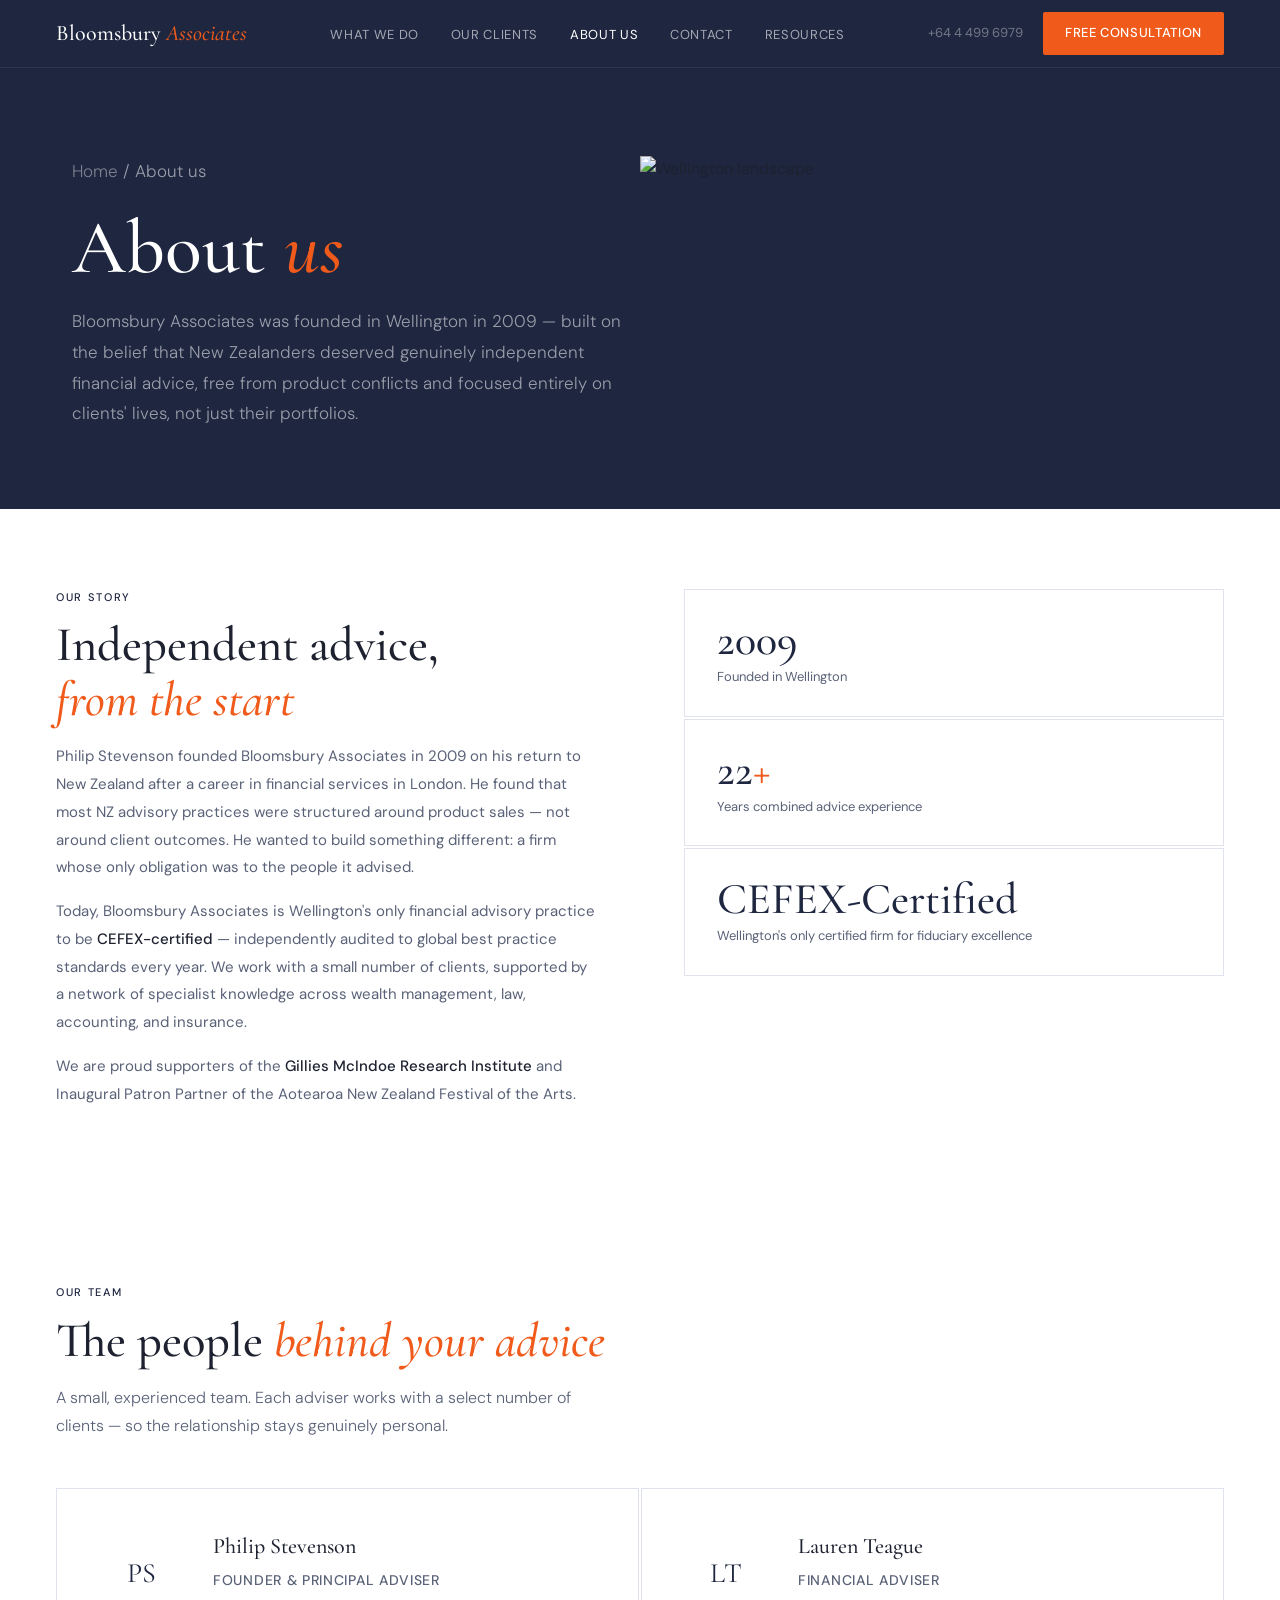
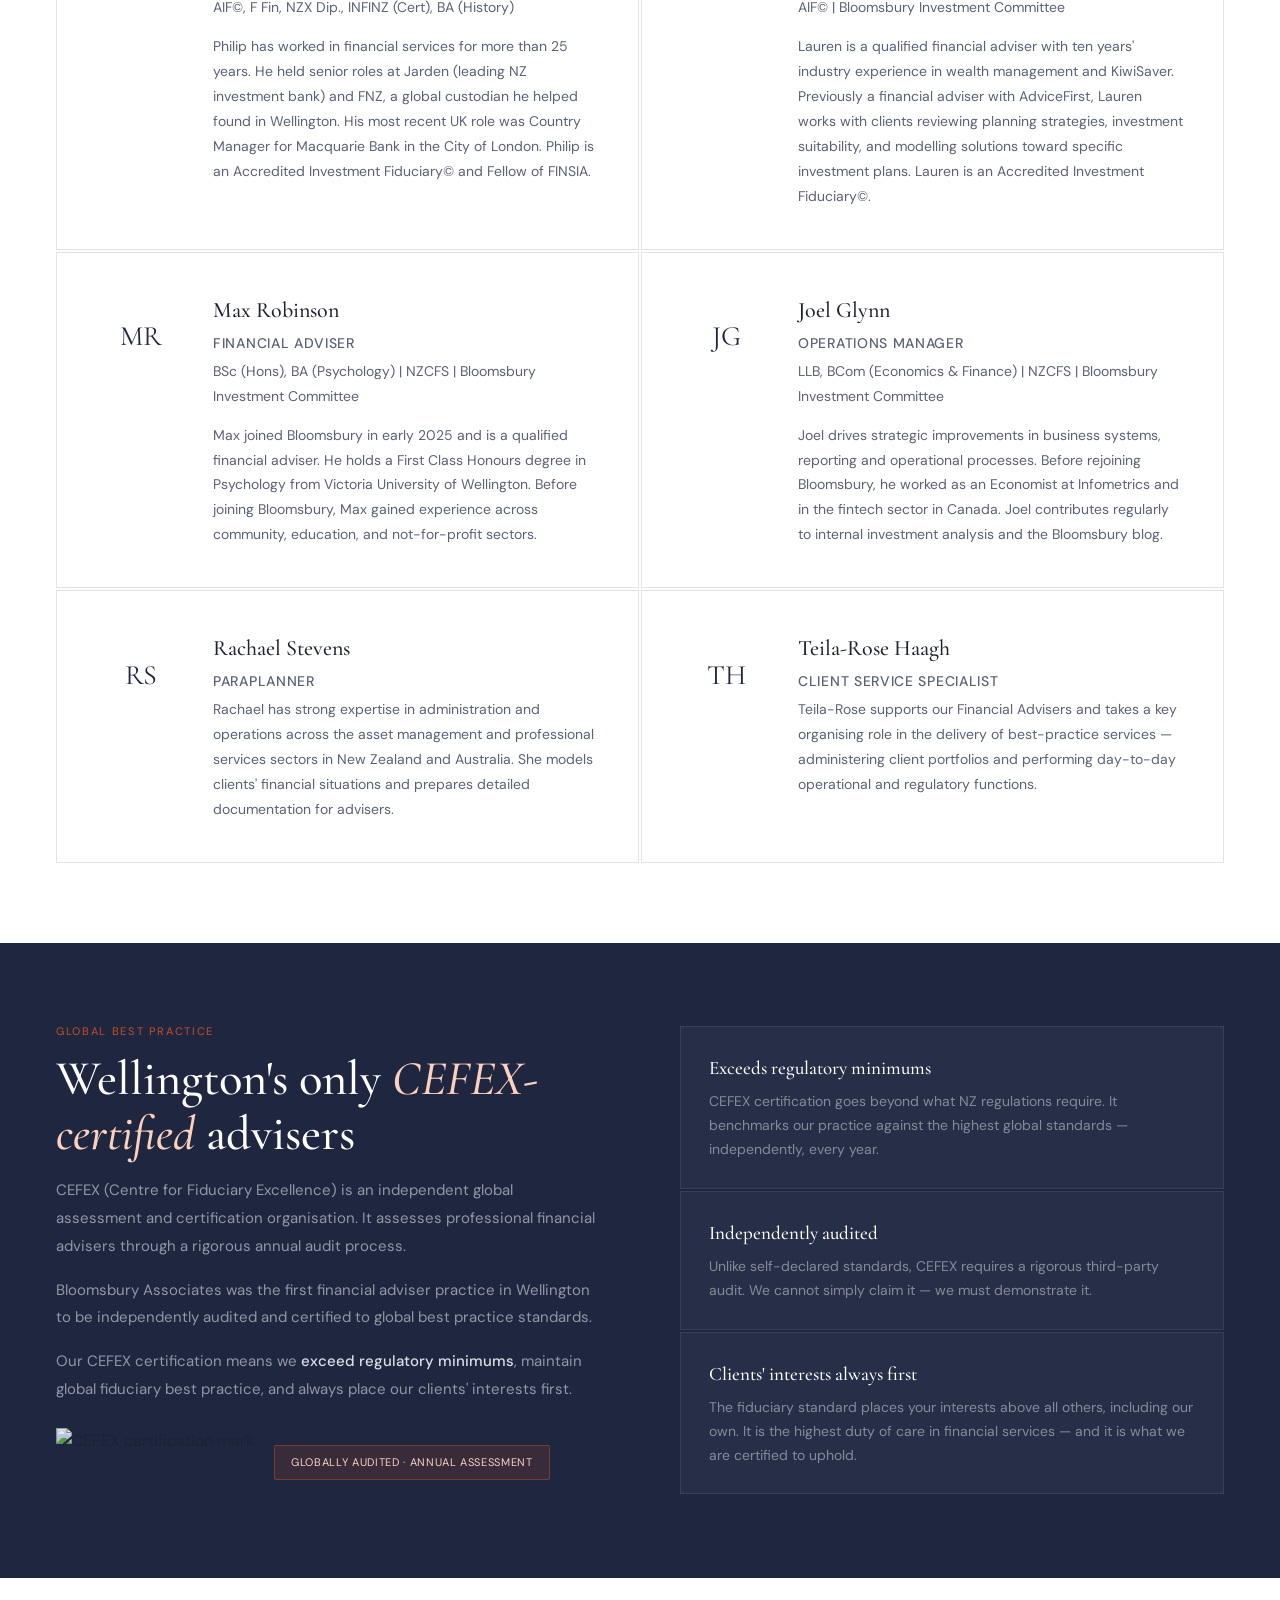
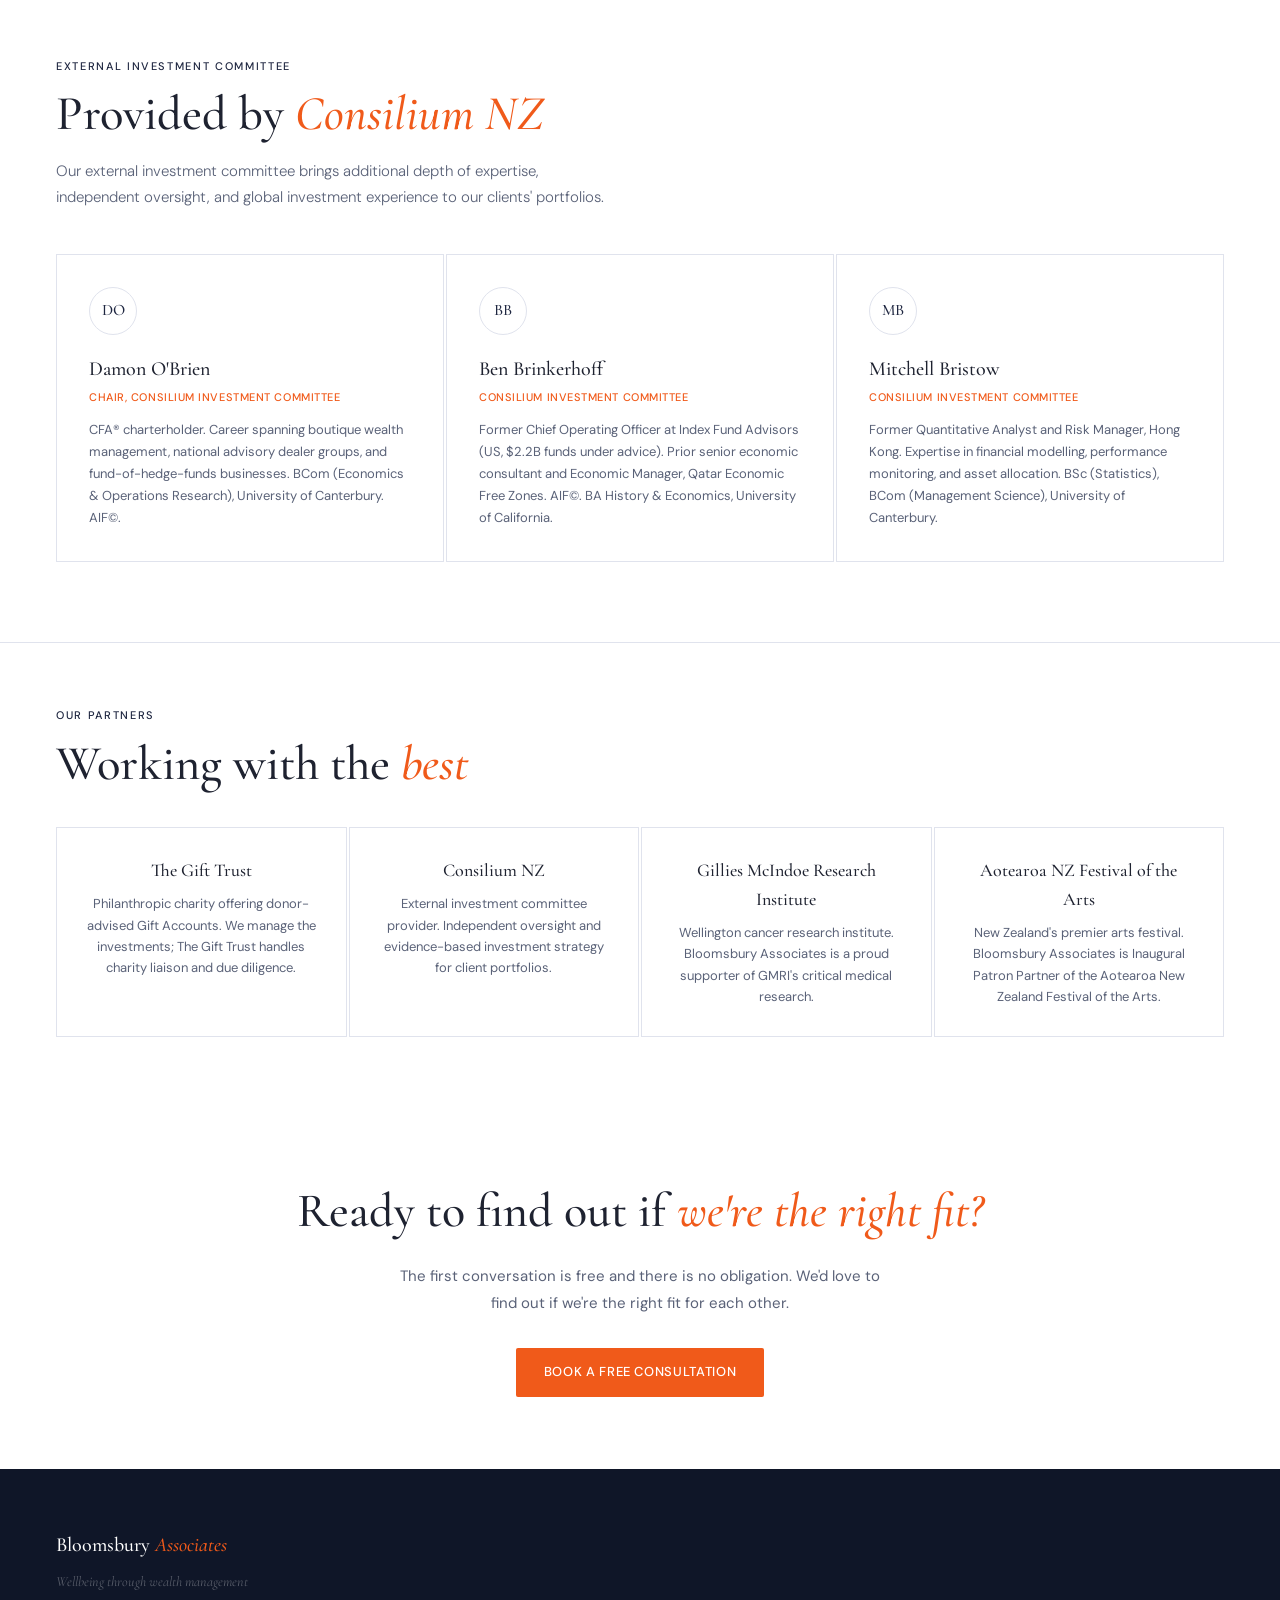
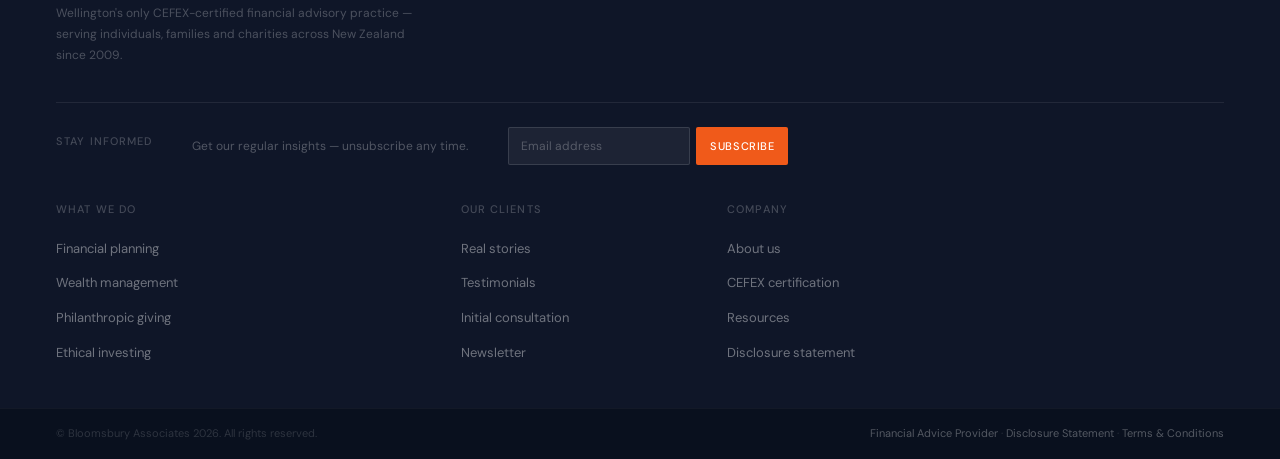
==== about-us.html @ 1d294fb2 "Add files via upload" ====
<!DOCTYPE html>
<html lang="en">
<head>
<meta charset="UTF-8"><meta name="viewport" content="width=device-width, initial-scale=1.0">
<title>About Us — Bloomsbury Associates | Wellington's CEFEX-Certified Advisers</title>
<meta name="description" content="Founded in Wellington in 2009 by Philip Stevenson. New Zealand's first CEFEX-certified independent financial advisory practice — a small, expert team working exclusively for their clients.">
<link rel="canonical" href="https://bloomsbury.co.nz/about-us">
<meta property="og:type" content="website">
<meta property="og:site_name" content="Bloomsbury Associates">
<meta property="og:url" content="https://bloomsbury.co.nz/about-us">
<meta property="og:title" content="About Us — Bloomsbury Associates | Wellington's CEFEX-Certified Advisers">
<meta property="og:description" content="Meet the Bloomsbury team. Founded in Wellington in 2009, we're New Zealand's only CEFEX-certified independent financial advisory practice.">
<meta property="og:image" content="https://bloomsbury.co.nz/resources/img/og-bloomsbury.jpg">
<meta name="twitter:card" content="summary_large_image">
<meta name="twitter:title" content="About Us — Bloomsbury Associates | Wellington's CEFEX-Certified Advisers">
<meta name="twitter:description" content="Meet the Bloomsbury team. Founded in Wellington in 2009, we're New Zealand's only CEFEX-certified independent financial advisory practice.">
<link rel="preconnect" href="https://fonts.googleapis.com">
<link href="https://fonts.googleapis.com/css2?family=Cormorant+Garamond:ital,wght@0,400;0,500;0,600;1,400;1,500&family=DM+Sans:wght@300;400;500&display=swap" rel="stylesheet">
<style>
*{margin:0;padding:0;box-sizing:border-box}
:root{--ink:#1e2230;--bd:#1e2640;--bm:#2a3352;--bdp:#161e30;--blu:#3a4a6b;--bpl:#fff;--gl:#fff;--gm:#dde0ea;--gt:#5a6278;--or:#f05a1a;--ol:#fef0e8;--od:#c94a12;--bl:#e0e3ed;--serif:'Cormorant Garamond',Georgia,serif;--sans:'DM Sans',sans-serif}
html{scroll-behavior:smooth}body{font-family:var(--sans);background:#fff;color:var(--ink);font-size:16px;line-height:1.6;-webkit-font-smoothing:antialiased}
nav{background:var(--bd);padding:0 56px;display:flex;align-items:center;justify-content:space-between;height:68px;position:sticky;top:0;z-index:100;border-bottom:.5px solid rgba(255,255,255,.07)}
.nl img{height:28px;display:block}
.nl{color:#fff;font-family:var(--serif);font-size:22px;font-weight:500;text-decoration:none}.nl em{font-style:italic;color:var(--or)}
.nm{display:flex;gap:32px;list-style:none}.nm a{color:rgba(255,255,255,.6);text-decoration:none;font-size:13px;letter-spacing:.05em;text-transform:uppercase;transition:color .2s}.nm a:hover,.nm a.act{color:#fff}
.nr{display:flex;align-items:center;gap:20px}.nph{font-size:13px;color:rgba(255,255,255,.38)}
.nc{background:var(--or);color:#fff;padding:11px 22px;font-family:var(--sans);font-size:13px;font-weight:500;letter-spacing:.05em;text-transform:uppercase;border-radius:2px;transition:background .2s;text-decoration:none}.nc:hover{background:var(--od)}
.phero{background:var(--bd);padding:88px 72px 0;overflow:hidden;display:grid;grid-template-columns:1fr 1fr;gap:0;min-height:360px}
.phero-text{padding-bottom:80px}
.pbread{font-size:12px;color:rgba(255,255,255,.3);margin-bottom:22px}.pbread a{color:rgba(255,255,255,.42);text-decoration:none}.pbread a:hover{color:var(--or)}
.phero h1{font-family:var(--serif);font-size:clamp(48px,6vw,76px);font-weight:500;color:#fff;line-height:1.05;margin-bottom:18px}.phero h1 em{font-style:italic;color:var(--or)}
.phero p{font-size:17px;font-weight:300;color:rgba(255,255,255,.55);max-width:560px;line-height:1.8}
.phero-img{width:100%;height:100%;object-fit:cover;object-position:center top;display:block}
.sl{font-size:11px;font-weight:500;letter-spacing:.15em;text-transform:uppercase;color:var(--bd);margin-bottom:12px}
.sh2{font-family:var(--serif);font-size:clamp(32px,3.8vw,50px);font-weight:500;color:var(--ink);line-height:1.12;margin-bottom:16px}.sh2 em{font-style:italic;color:var(--or)}
/* Origin */
.origin{padding:80px 72px;background:#fff;display:grid;grid-template-columns:1fr 1fr;gap:88px;align-items:start}
.origin p{font-size:15px;color:var(--gt);line-height:1.85;margin-bottom:16px}
.origin p strong{color:var(--ink);font-weight:500}
.stats{display:flex;flex-direction:column;gap:2px}
.stat{background:var(--gl);padding:28px 32px;border:.5px solid var(--bl)}
.stat-n{font-family:var(--serif);font-size:44px;font-weight:500;color:var(--bd);line-height:1}.stat-n em{color:var(--or);font-style:normal}
.stat-l{font-size:13px;color:var(--gt);margin-top:5px}
/* Team */
.team-sec{padding:80px 72px;background:var(--gl)}
.tgrid{display:grid;grid-template-columns:1fr 1fr;gap:2px;margin-top:48px}
.tm{background:#fff;padding:40px;border:.5px solid var(--bl);display:grid;grid-template-columns:88px 1fr;gap:28px;align-items:start;transition:box-shadow .2s}
.tm:hover{box-shadow:0 6px 24px rgba(30,38,64,.08)}
.tphoto{width:88px;height:88px;border-radius:50%;object-fit:cover;object-position:center top;display:block;border:2px solid var(--bl)}
.tav-fb{width:88px;height:88px;border-radius:50%;background:var(--bpl);display:flex;align-items:center;justify-content:center;font-family:var(--serif);font-size:28px;color:var(--bd);flex-shrink:0}
.tinfo h3{font-family:var(--serif);font-size:22px;font-weight:500;color:var(--ink);margin-bottom:3px}
.trole{font-size:12px;color:var(--or);font-weight:500;letter-spacing:.05em;text-transform:uppercase;margin-bottom:3px}
.tqual{font-size:12px;color:var(--gt);margin-bottom:14px}
.tinfo p{font-size:14px;color:var(--gt);line-height:1.78}
/* CEFEX */
.cefex-sec{padding:80px 72px;background:var(--bd);display:grid;grid-template-columns:1fr 1fr;gap:80px;align-items:center}
.cefex-sec .sh2{color:#fff}.cefex-sec .sh2 em{color:#fdd0bc}
.cefex-body p{font-size:15px;color:rgba(255,255,255,.52);line-height:1.85;margin-bottom:16px}
.cefex-body p strong{color:rgba(255,255,255,.85);font-weight:500}
.cefex-logo{margin-top:24px;display:flex;align-items:center;gap:20px}
.cefex-logo img{height:70px;opacity:.9}
.cefex-badge{display:inline-block;background:rgba(240,90,26,.12);border:.5px solid rgba(240,90,26,.35);color:#fdd0bc;font-size:11px;padding:8px 16px;border-radius:2px;letter-spacing:.06em;text-transform:uppercase}
.cpillars{display:flex;flex-direction:column;gap:2px}
.cp{background:rgba(255,255,255,.04);border:.5px solid rgba(255,255,255,.08);padding:26px 28px}
.cp h4{font-family:var(--serif);font-size:19px;font-weight:500;color:#fff;margin-bottom:7px}
.cp p{font-size:14px;color:rgba(255,255,255,.44);line-height:1.7}
/* External committee */
.ext-sec{padding:80px 72px;background:var(--gl)}
.ext-grid{display:grid;grid-template-columns:repeat(3,1fr);gap:2px;margin-top:44px}
.ext{background:#fff;padding:32px;border:.5px solid var(--bl)}
.ext-init{width:48px;height:48px;background:var(--bpl);border-radius:50%;display:flex;align-items:center;justify-content:center;font-family:var(--serif);font-size:16px;color:var(--bd);font-weight:500;margin-bottom:18px;border:1.5px solid var(--bl)}
.ext h3{font-family:var(--serif);font-size:20px;font-weight:500;color:var(--ink);margin-bottom:3px}
.ext .role{font-size:11px;color:var(--or);font-weight:500;letter-spacing:.05em;text-transform:uppercase;margin-bottom:12px}
.ext p{font-size:13px;color:var(--gt);line-height:1.7}
/* Partners */
.partners{padding:64px 72px;background:#fff;border-top:.5px solid var(--bl)}
.pgrid{display:grid;grid-template-columns:repeat(4,1fr);gap:2px;margin-top:36px}
.pc{background:var(--gl);padding:28px;border:.5px solid var(--bl);text-align:center}
.pc h4{font-family:var(--serif);font-size:18px;font-weight:500;color:var(--ink);margin-bottom:8px}
.pc p{font-size:13px;color:var(--gt);line-height:1.65}
.cta-band{background:var(--bpl);padding:72px;text-align:center}
.cta-band h2{font-family:var(--serif);font-size:clamp(32px,3.8vw,48px);font-weight:500;color:var(--ink);margin-bottom:14px}.cta-band h2 em{font-style:italic;color:var(--or)}
.cta-band p{font-size:15px;color:var(--gt);max-width:500px;margin:0 auto 32px;line-height:1.75}
.bp{background:var(--or);color:#fff;padding:14px 28px;font-family:var(--sans);font-size:13px;font-weight:500;letter-spacing:.05em;text-transform:uppercase;border-radius:2px;text-decoration:none;display:inline-block;transition:all .2s}.bp:hover{background:var(--od);transform:translateY(-1px)}
footer{background:#0f1628;padding:60px 72px 44px;display:grid;grid-template-columns:1.6fr 1fr 1fr 1fr 1.4fr;gap:40px}
.fwm{font-family:var(--serif);font-size:20px;color:#fff;font-weight:500;margin-bottom:10px}.fwm em{color:var(--or);font-style:italic}
.ftag{font-family:var(--serif);font-size:14px;font-style:italic;color:rgba(255,255,255,.3);margin-bottom:10px}
.fdesc{font-size:12px;color:rgba(255,255,255,.25);line-height:1.75}
.fcol h4{font-size:11px;font-weight:500;letter-spacing:.1em;text-transform:uppercase;color:rgba(255,255,255,.22);margin-bottom:16px}
.fcol ul{list-style:none;display:flex;flex-direction:column;gap:9px}
.fcol ul a{font-size:13px;color:rgba(255,255,255,.4);text-decoration:none;transition:color .2s}.fcol ul a:hover{color:#fff}
.fbot{background:#09101e;padding:16px 72px;display:flex;justify-content:space-between;align-items:center;border-top:.5px solid rgba(255,255,255,.04)}
.fbot p{font-size:11px;color:rgba(255,255,255,.15)}.fbot a{color:rgba(255,255,255,.3);text-decoration:none}.fbot a:hover{color:rgba(255,255,255,.6)}

/* FOOTER NEWSLETTER */
.fn-signup{border-left:.5px solid rgba(255,255,255,.08);padding-left:32px}
.fn-head{font-size:11px;font-weight:500;letter-spacing:.1em;text-transform:uppercase;color:rgba(255,255,255,.22);margin-bottom:8px}
.fn-sub{font-size:12px;color:rgba(255,255,255,.28);line-height:1.6;margin-bottom:16px}
.fn-row{display:flex;gap:6px}
.fn-f{flex:1;background:rgba(255,255,255,.06);border:.5px solid rgba(255,255,255,.12);padding:10px 12px;color:#fff;font-size:12px;font-family:var(--sans);border-radius:2px;outline:none;transition:border-color .2s;min-width:0}
.fn-f::placeholder{color:rgba(255,255,255,.25)}
.fn-f:focus{border-color:rgba(240,90,26,.45)}
.fn-btn{background:var(--or);color:#fff;border:none;padding:10px 14px;font-family:var(--sans);font-size:11px;font-weight:500;letter-spacing:.05em;text-transform:uppercase;cursor:pointer;border-radius:2px;white-space:nowrap;transition:background .2s;flex-shrink:0}.fn-btn:hover:not(:disabled){background:var(--od)}
.fade{opacity:0;transform:translateY(20px);transition:opacity .6s ease,transform .6s ease}.fade.vis{opacity:1;transform:none}

/* DROPDOWN */
.has-drop{position:relative}
.has-drop:hover .dropdown,.has-drop:focus-within .dropdown{opacity:1;pointer-events:all;transform:translateY(0)}
.dropdown{position:absolute;top:100%;left:-16px;background:var(--bm);border:.5px solid rgba(255,255,255,.12);border-top:2px solid var(--or);min-width:170px;opacity:0;pointer-events:none;transform:translateY(-6px);transition:all .18s ease;z-index:200;box-shadow:0 8px 24px rgba(0,0,0,.25)}
.dropdown a{display:block;padding:12px 18px;font-size:12px;letter-spacing:.05em;text-transform:uppercase;color:rgba(255,255,255,.6);text-decoration:none;border-bottom:.5px solid rgba(255,255,255,.07);transition:all .15s;font-family:var(--sans);font-weight:400}
.dropdown a:last-child{border-bottom:none}
.dropdown a:hover{color:#fff;background:rgba(255,255,255,.06);padding-left:22px}
</style>
<link rel="stylesheet" href="responsive.css">
</head>
<body>
<nav>
  <a href="index.html" class="nl">Bloomsbury <em>Associates</em></a>
  <ul class="nm">
    <li><a href="what-we-do.html">What we do</a></li>
    <li><a href="our-clients.html">Our clients</a></li>
    <li><a href="about-us.html" class="act">About us</a></li>
    <li><a href="contact.html">Contact</a></li>
    <li class="has-drop">
      <a href="blog.html">Resources</a>
      <div class="dropdown">
        <a href="tools.html">Tools</a>
        <a href="blog.html">Blog</a>
        <a href="https://bloomsbury.co.nz/what-we-do/philanthropic-giving/the-future-of-charitable-giving-in-nz.html">Research</a>
      </div>
    </li>
  </ul>
  <div class="nr"><button class="ham" aria-label="Open menu" onclick="toggleNav(this)"><span></span><span></span><span></span></button>
    <span class="nph">+64 4 499 6979</span>
    <a href="index.html#form" class="nc">Free consultation</a>
  </div>
</nav>
<div class="ndrawer" id="ndrawer">
  <a href="what-we-do.html">What we do</a>
  <a href="our-clients.html">Our clients</a>
  <a href="about-us.html">About us</a>
  <a href="contact.html">Contact</a>
  <a href="tools.html">Tools</a>
  <a href="blog.html">Blog</a>
  <a href="https://bloomsbury.co.nz/what-we-do/philanthropic-giving/the-future-of-charitable-giving-in-nz.html">Research</a>
  <a href="index.html#form" class="nc">Free consultation</a>
  <span class="nph">+64 4 499 6979</span>
</div>

<div class="phero">
  <div class="phero-text">
    <p class="pbread"><a href="index.html">Home</a> / About us</p>
    <h1>About <em>us</em></h1>
    <p>Bloomsbury Associates was founded in Wellington in 2009 — built on the belief that New Zealanders deserved genuinely independent financial advice, free from product conflicts and focused entirely on clients' lives, not just their portfolios.</p>
  </div>
  <img class="phero-img" src="https://bloomsbury.co.nz/resources/img/placeholders/hero16.jpg" alt="Wellington landscape">
</div>

<section class="origin fade">
  <div>
    <div class="sl">Our story</div>
    <h2 class="sh2">Independent advice,<br><em>from the start</em></h2>
    <p>Philip Stevenson founded Bloomsbury Associates in 2009 on his return to New Zealand after a career in financial services in London. He found that most NZ advisory practices were structured around product sales — not around client outcomes. He wanted to build something different: a firm whose only obligation was to the people it advised.</p>
    <p>Today, Bloomsbury Associates is Wellington's only financial advisory practice to be <strong>CEFEX-certified</strong> — independently audited to global best practice standards every year. We work with a small number of clients, supported by a network of specialist knowledge across wealth management, law, accounting, and insurance.</p>
    <p>We are proud supporters of the <strong>Gillies McIndoe Research Institute</strong> and Inaugural Patron Partner of the Aotearoa New Zealand Festival of the Arts.</p>
  </div>
  <div class="stats">
    <div class="stat"><div class="stat-n">2009</div><div class="stat-l">Founded in Wellington</div></div>
    <div class="stat"><div class="stat-n">22<em>+</em></div><div class="stat-l">Years combined advice experience</div></div>
    <div class="stat"><div class="stat-n">CEFEX-Certified</div><div class="stat-l">Wellington's only certified firm for fiduciary excellence</div></div>
  </div>
</section>

<section class="team-sec fade">
  <div class="sl">Our team</div>
  <h2 class="sh2">The people <em>behind your advice</em></h2>
  <p style="font-size:16px;font-weight:300;color:var(--gt);max-width:560px;line-height:1.75">A small, experienced team. Each adviser works with a select number of clients — so the relationship stays genuinely personal.</p>
  <div class="tgrid">
    <div class="tm">
      <img class="tphoto" src="https://bloomsbury.co.nz/resources/img/philip-stevenson5.jpg" alt="Philip Stevenson" onerror="this.style.display='none';this.nextElementSibling.style.display='flex'">
      <div class="tav-fb" style="display:none">PS</div>
      <div class="tinfo">
        <h3>Philip Stevenson</h3>
        <p class="trole">Founder &amp; Principal Adviser</p>
        <p class="tqual">AIF©, F Fin, NZX Dip., INFINZ (Cert), BA (History)</p>
        <p>Philip has worked in financial services for more than 25 years. He held senior roles at Jarden (leading NZ investment bank) and FNZ, a global custodian he helped found in Wellington. His most recent UK role was Country Manager for Macquarie Bank in the City of London. Philip is an Accredited Investment Fiduciary© and Fellow of FINSIA.</p>
      </div>
    </div>
    <div class="tm">
      <img class="tphoto" src="https://bloomsbury.co.nz/resources/img/lauren-teague.jpg" alt="Lauren Teague" onerror="this.style.display='none';this.nextElementSibling.style.display='flex'">
      <div class="tav-fb" style="display:none">LT</div>
      <div class="tinfo">
        <h3>Lauren Teague</h3>
        <p class="trole">Financial Adviser</p>
        <p class="tqual">AIF© | Bloomsbury Investment Committee</p>
        <p>Lauren is a qualified financial adviser with ten years' industry experience in wealth management and KiwiSaver. Previously a financial adviser with AdviceFirst, Lauren works with clients reviewing planning strategies, investment suitability, and modelling solutions toward specific investment plans. Lauren is an Accredited Investment Fiduciary©.</p>
      </div>
    </div>
    <div class="tm">
      <img class="tphoto" src="https://bloomsbury.co.nz/resources/img/max-robinson.jpg" alt="Max Robinson" onerror="this.style.display='none';this.nextElementSibling.style.display='flex'">
      <div class="tav-fb" style="display:none">MR</div>
      <div class="tinfo">
        <h3>Max Robinson</h3>
        <p class="trole">Financial Adviser</p>
        <p class="tqual">BSc (Hons), BA (Psychology) | NZCFS | Bloomsbury Investment Committee</p>
        <p>Max joined Bloomsbury in early 2025 and is a qualified financial adviser. He holds a First Class Honours degree in Psychology from Victoria University of Wellington. Before joining Bloomsbury, Max gained experience across community, education, and not-for-profit sectors.</p>
      </div>
    </div>
    <div class="tm">
      <img class="tphoto" src="https://bloomsbury.co.nz/resources/img/joel-glynn.jpg" alt="Joel Glynn" onerror="this.style.display='none';this.nextElementSibling.style.display='flex'">
      <div class="tav-fb" style="display:none">JG</div>
      <div class="tinfo">
        <h3>Joel Glynn</h3>
        <p class="trole">Operations Manager</p>
        <p class="tqual">LLB, BCom (Economics &amp; Finance) | NZCFS | Bloomsbury Investment Committee</p>
        <p>Joel drives strategic improvements in business systems, reporting and operational processes. Before rejoining Bloomsbury, he worked as an Economist at Infometrics and in the fintech sector in Canada. Joel contributes regularly to internal investment analysis and the Bloomsbury blog.</p>
      </div>
    </div>
    <div class="tm">
      <img class="tphoto" src="https://bloomsbury.co.nz/resources/img/rachael-stevens.jpg" alt="Rachael Stevens" onerror="this.style.display='none';this.nextElementSibling.style.display='flex'">
      <div class="tav-fb" style="display:none">RS</div>
      <div class="tinfo">
        <h3>Rachael Stevens</h3>
        <p class="trole">Paraplanner</p>
        <p>Rachael has strong expertise in administration and operations across the asset management and professional services sectors in New Zealand and Australia. She models clients' financial situations and prepares detailed documentation for advisers.</p>
      </div>
    </div>
    <div class="tm">
      <img class="tphoto" src="https://bloomsbury.co.nz/resources/img/teila-rose-haagh.jpg" alt="Teila-Rose Haagh" onerror="this.style.display='none';this.nextElementSibling.style.display='flex'">
      <div class="tav-fb" style="display:none">TH</div>
      <div class="tinfo">
        <h3>Teila-Rose Haagh</h3>
        <p class="trole">Client Service Specialist</p>
        <p>Teila-Rose supports our Financial Advisers and takes a key organising role in the delivery of best-practice services — administering client portfolios and performing day-to-day operational and regulatory functions.</p>
      </div>
    </div>
  </div>
</section>

<section class="cefex-sec fade" id="cefex">
  <div>
    <div class="sl" style="color:rgba(240,90,26,.7)">Global best practice</div>
    <h2 class="sh2">Wellington's only <em>CEFEX-certified</em> advisers</h2>
    <div class="cefex-body">
      <p>CEFEX (Centre for Fiduciary Excellence) is an independent global assessment and certification organisation. It assesses professional financial advisers through a rigorous annual audit process.</p>
      <p>Bloomsbury Associates was the first financial adviser practice in Wellington to be independently audited and certified to global best practice standards.</p>
      <p>Our CEFEX certification means we <strong>exceed regulatory minimums</strong>, maintain global fiduciary best practice, and always place our clients' interests first.</p>
    </div>
    <div class="cefex-logo">
      <img src="https://bloomsbury.co.nz/resources/img/associates/CEFEX-Mark2.png" alt="CEFEX certification mark">
      <span class="cefex-badge">Globally audited · Annual assessment</span>
    </div>
  </div>
  <div class="cpillars">
    <div class="cp"><h4>Exceeds regulatory minimums</h4><p>CEFEX certification goes beyond what NZ regulations require. It benchmarks our practice against the highest global standards — independently, every year.</p></div>
    <div class="cp"><h4>Independently audited</h4><p>Unlike self-declared standards, CEFEX requires a rigorous third-party audit. We cannot simply claim it — we must demonstrate it.</p></div>
    <div class="cp"><h4>Clients' interests always first</h4><p>The fiduciary standard places your interests above all others, including our own. It is the highest duty of care in financial services — and it is what we are certified to uphold.</p></div>
  </div>
</section>

<section class="ext-sec fade">
  <div class="sl">External investment committee</div>
  <h2 class="sh2">Provided by <em>Consilium NZ</em></h2>
  <p style="font-size:15px;font-weight:300;color:var(--gt);max-width:560px;line-height:1.75">Our external investment committee brings additional depth of expertise, independent oversight, and global investment experience to our clients' portfolios.</p>
  <div class="ext-grid">
    <div class="ext"><div class="ext-init">DO</div><h3>Damon O'Brien</h3><p class="role">Chair, Consilium Investment Committee</p><p>CFA® charterholder. Career spanning boutique wealth management, national advisory dealer groups, and fund-of-hedge-funds businesses. BCom (Economics &amp; Operations Research), University of Canterbury. AIF©.</p></div>
    <div class="ext"><div class="ext-init">BB</div><h3>Ben Brinkerhoff</h3><p class="role">Consilium Investment Committee</p><p>Former Chief Operating Officer at Index Fund Advisors (US, $2.2B funds under advice). Prior senior economic consultant and Economic Manager, Qatar Economic Free Zones. AIF©. BA History &amp; Economics, University of California.</p></div>
    <div class="ext"><div class="ext-init">MB</div><h3>Mitchell Bristow</h3><p class="role">Consilium Investment Committee</p><p>Former Quantitative Analyst and Risk Manager, Hong Kong. Expertise in financial modelling, performance monitoring, and asset allocation. BSc (Statistics), BCom (Management Science), University of Canterbury.</p></div>
  </div>
</section>

<section class="partners fade">
  <div class="sl">Our partners</div>
  <h2 class="sh2">Working with the <em>best</em></h2>
  <div class="pgrid">
    <div class="pc"><h4>The Gift Trust</h4><p>Philanthropic charity offering donor-advised Gift Accounts. We manage the investments; The Gift Trust handles charity liaison and due diligence.</p></div>
    <div class="pc"><h4>Consilium NZ</h4><p>External investment committee provider. Independent oversight and evidence-based investment strategy for client portfolios.</p></div>
    <div class="pc"><h4>Gillies McIndoe Research Institute</h4><p>Wellington cancer research institute. Bloomsbury Associates is a proud supporter of GMRI's critical medical research.</p></div>
    <div class="pc"><h4>Aotearoa NZ Festival of the Arts</h4><p>New Zealand's premier arts festival. Bloomsbury Associates is Inaugural Patron Partner of the Aotearoa New Zealand Festival of the Arts.</p></div>
  </div>
</section>

<div class="cta-band fade">
  <h2>Ready to find out if <em>we're the right fit?</em></h2>
  <p>The first conversation is free and there is no obligation. We'd love to find out if we're the right fit for each other.</p>
  <a href="index.html#form" class="bp">Book a free consultation</a>
</div>

<footer>
  <div><p class="fwm">Bloomsbury <em>Associates</em></p><p class="ftag">Wellbeing through wealth management</p><p class="fdesc">Wellington's only CEFEX-certified financial advisory practice — serving individuals, families and charities across New Zealand since 2009.</p></div>
  <div class="fn-signup">
    <p class="fn-head">Stay Informed</p>
    <p class="fn-sub">Get our regular insights — unsubscribe any time.</p>
    <div class="fn-row">
      <input class="fn-f" type="email" placeholder="Email address">
      <button class="fn-btn" onclick="this.textContent='✓';this.style.background='#2a6e3a';this.disabled=true">Subscribe</button>
    </div>
  </div>
  <div class="fcol"><h4>What we do</h4><ul><li><a href="what-we-do.html#fp">Financial planning</a></li><li><a href="what-we-do.html#wm">Wealth management</a></li><li><a href="what-we-do.html#philanthropy">Philanthropic giving</a></li><li><a href="what-we-do.html#ethical">Ethical investing</a></li></ul></div>
  <div class="fcol"><h4>Our clients</h4><ul><li><a href="our-clients.html">Real stories</a></li><li><a href="our-clients.html#testimonials">Testimonials</a></li><li><a href="index.html#form">Initial consultation</a></li><li><a href="contact.html#newsletter">Newsletter</a></li></ul></div>
  <div class="fcol"><h4>Company</h4><ul><li><a href="about-us.html">About us</a></li><li><a href="about-us.html#cefex">CEFEX certification</a></li><li><a href="blog.html">Resources</a></li><li><a href="#">Disclosure statement</a></li></ul></div>
</footer>
<div class="fbot"><p>© Bloomsbury Associates 2026. All rights reserved.</p><p><a href="#">Financial Advice Provider</a> · <a href="#">Disclosure Statement</a> · <a href="#">Terms &amp; Conditions</a></p></div>
<script>
const obs=new IntersectionObserver(e=>e.forEach(x=>{if(x.isIntersecting){x.target.classList.add('vis');obs.unobserve(x.target)}}),{threshold:.07});
document.querySelectorAll('.fade').forEach(el=>obs.observe(el));
</script>
<script>
function toggleNav(btn){
  btn.classList.toggle('open');
  var drawer = document.getElementById('ndrawer');
  drawer.classList.toggle('open');
  document.body.style.overflow = btn.classList.contains('open') ? 'hidden' : '';
}
document.addEventListener('DOMContentLoaded', function(){
  document.querySelectorAll('.ndrawer a').forEach(function(a){
    a.addEventListener('click', function(){
      var btn = document.querySelector('.ham');
      if(btn) btn.classList.remove('open');
      var drawer = document.getElementById('ndrawer');
      if(drawer) drawer.classList.remove('open');
      document.body.style.overflow = '';
    });
  });
});
</script>
</body>
</html>
---- responsive.css ----
/* ============================================================
   BLOOMSBURY ASSOCIATES — RESPONSIVE STYLES
   Breakpoints:
     Wide    : max-width 1280px  (large laptop)
     Tablet  : max-width 1024px  (small laptop / tablet landscape)
     Mobile  : max-width 768px   (tablet portrait / phone)
     Sm phone: max-width 480px
   ============================================================ */

/* ----------------------------------------------------------
   HAMBURGER NAV
   ---------------------------------------------------------- */
.ham{display:none;flex-direction:column;gap:5px;background:none;border:none;cursor:pointer;padding:4px;z-index:200}
.ham span{display:block;width:22px;height:1.5px;background:#fff;transition:all .25s;transform-origin:center}
.ham.open span:nth-child(1){transform:translateY(6.5px) rotate(45deg)}
.ham.open span:nth-child(2){opacity:0;transform:scaleX(0)}
.ham.open span:nth-child(3){transform:translateY(-6.5px) rotate(-45deg)}

.ndrawer{
  display:none;
  position:fixed;top:68px;left:0;right:0;bottom:0;
  background:var(--bd);
  padding:40px 28px;
  flex-direction:column;
  gap:0;
  z-index:150;
  overflow-y:auto;
  border-top:.5px solid rgba(255,255,255,.08);
}
.ndrawer.open{display:flex}
.ndrawer a{
  display:block;
  color:rgba(255,255,255,.75);
  text-decoration:none;
  font-size:18px;
  font-family:var(--serif);
  font-weight:400;
  padding:16px 0;
  border-bottom:.5px solid rgba(255,255,255,.07);
  transition:color .2s;
}
.ndrawer a:hover,.ndrawer a.act{color:#fff}
.ndrawer .nc{
  display:inline-block;
  margin-top:28px;
  background:var(--or);
  color:#fff;
  padding:14px 28px;
  font-family:var(--sans);
  font-size:13px;
  font-weight:500;
  letter-spacing:.05em;
  text-transform:uppercase;
  border-radius:2px;
  text-decoration:none;
  border:none;
}
.ndrawer .nph{
  display:block;
  font-size:13px;
  color:rgba(255,255,255,.35);
  margin-top:16px;
}


/* ============================================================
   WIDE  (≤ 1280px) — large laptops, gentle reduction
   ============================================================ */
@media(max-width:1280px){

  /* Reduce section side padding */
  .sec,.wsec,.tsec,.ctasec,.svsec-light,
  .origin,.team-sec,.cefex-sec,.ext-sec,.partners,.cta-band,
  .svc-sec,.process-band,.faq-sec,.contact-wrap,.storsec{
    padding-left:56px !important;
    padding-right:56px !important;
  }
  footer{padding-left:56px;padding-right:56px}
  .fbot{padding-left:56px;padding-right:56px}
  .tb{padding-left:56px;padding-right:56px}
  .snav{padding-left:56px}

  /* Trust bar: shrink text slightly so 5 items fit on one row */
  .ti{font-size:13px;padding:16px 20px}

  /* Footer: 5-col gets tight — drop newsletter below */
  footer{grid-template-columns:1.6fr 1fr 1fr 1fr;gap:36px}
  .fn-signup{grid-column:1/-1;border-left:none;border-top:.5px solid rgba(255,255,255,.08);padding-left:0;padding-top:24px;display:flex;align-items:center;gap:40px}
  .fn-signup .fn-sub{margin-bottom:0}
  .fn-row{min-width:280px}
}


/* ============================================================
   TABLET  (≤ 1024px) — small laptop / tablet landscape
   ============================================================ */
@media(max-width:1024px){

  /* NAV */
  nav{padding:0 32px}
  .nm,.nr .nph{display:none}
  .ham{display:flex}
  .nr{gap:12px}

  /* HERO (homepage) — stack vertically */
  .hero{grid-template-columns:1fr;min-height:auto}
  .ht{padding:64px 40px 52px}
  .hv{min-height:320px;position:relative}
  .hv img{min-height:320px !important}

  /* Trust bar — allow wrap gracefully */
  .tb{padding:0 32px;flex-wrap:wrap}
  .ti{font-size:12px;padding:12px 16px;border-right:.5px solid rgba(255,255,255,.08)}

  /* PAGE HERO (inner pages) */
  .phero{padding:56px 40px 48px;grid-template-columns:1fr !important;min-height:auto}
  .phero-img{display:none}

  /* SECTION PADDING */
  .sec,.wsec,.tsec,.ctasec,.teamsec,
  .origin,.team-sec,.cefex-sec,.ext-sec,.partners,.cta-band,
  .svc-sec,.process-band,.faq-sec,.contact-wrap,.storsec{
    padding-left:40px !important;
    padding-right:40px !important;
  }
  footer{padding-left:40px;padding-right:40px;grid-template-columns:1fr 1fr 1fr;gap:28px}
  .fbot{padding-left:40px;padding-right:40px}
  .snav{padding-left:40px}
  .blog-wrap,.blog-signup,.nl-cta{padding-left:40px !important;padding-right:40px !important}
  footer>div:first-child{grid-column:1/-1}
  .fn-signup{grid-column:1/-1;border-left:none;border-top:.5px solid rgba(255,255,255,.08);padding-left:0;padding-top:20px;flex-direction:column;align-items:flex-start;gap:12px}
  .fn-row{width:100%;max-width:380px}

  /* HOMEPAGE GRIDS */
  .pgrid{grid-template-columns:1fr 1fr}
  .wsec{grid-template-columns:1fr;gap:48px}
  .ctasec{grid-template-columns:1fr;gap:48px}
  .nlinner{grid-template-columns:1fr;gap:48px}

  /* ABOUT */
  .origin{grid-template-columns:1fr;gap:48px}
  .tgrid{grid-template-columns:1fr}
  .cefex-sec{grid-template-columns:1fr;gap:48px}
  .ext-grid{grid-template-columns:1fr 1fr}

  /* WHAT WE DO */
  .steps{grid-template-columns:1fr 1fr 1fr}
  .steps::before{display:none}
  .step{border-top:1px dashed var(--gm);padding-top:24px}
  .svc-inner{grid-template-columns:1fr;gap:40px}
  .svc-inner.rev{direction:ltr}
  .egrid{grid-template-columns:1fr 1fr 1fr}

  /* OUR CLIENTS */
  .sgrid{grid-template-columns:1fr 1fr}

  /* BLOG */
  .feat-post{grid-template-columns:1fr}
  .blog-grid{grid-template-columns:1fr 1fr}
  .nl-cta{grid-template-columns:1fr;gap:28px}
  .bsu-inner{grid-template-columns:1fr;gap:20px}

  /* CONTACT */
  .contact-grid{grid-template-columns:1fr}
  .faq-grid{grid-template-columns:1fr}
}


/* ============================================================
   MOBILE  (≤ 768px)
   ============================================================ */
@media(max-width:768px){

  /* NAV */
  nav{padding:0 20px;height:60px}
  .ndrawer{top:60px}
  .nl{font-size:18px}

  /* HERO */
  .hero{grid-template-columns:1fr;min-height:auto}
  .ht{padding:52px 20px 44px}
  .hh1{font-size:40px !important}
  .hsub{font-size:15px;margin-bottom:28px}
  .hact{flex-direction:column;align-items:stretch;gap:10px}
  .hact .bp,.hact .bg{text-align:center}
  .hv{display:none}

  /* TRUST BAR — 2 column grid */
  .tb{padding:0 20px;display:grid;grid-template-columns:1fr 1fr}
  .ti{font-size:11px;font-weight:500;padding:12px 8px 12px 0;border-right:none;border-bottom:.5px solid rgba(255,255,255,.08);width:auto}
  .ti:nth-child(odd){border-right:.5px solid rgba(255,255,255,.08);padding-right:12px}
  .ti:nth-last-child(-n+2){border-bottom:none}
  /* 5th item spans full width */
  .ti:last-child{grid-column:1/-1;border-right:none}

  /* PAGE HERO */
  .phero{padding:44px 20px 36px !important}
  .phero h1{font-size:38px !important}
  .phero p{font-size:15px}

  /* SECTION PADDING */
  .sec,.wsec,.tsec,.ctasec,
  .origin,.team-sec,.cefex-sec,.ext-sec,.partners,.cta-band,
  .svc-sec,.process-band,.faq-sec,.contact-wrap,.storsec{
    padding:52px 20px !important;
  }
  .blog-wrap{padding:44px 20px !important}
  .blog-signup{padding:20px !important}
  .nl-cta{padding:44px 20px !important}
  footer{padding:44px 20px 28px;grid-template-columns:1fr 1fr;gap:24px}
  .fbot{padding:14px 20px;flex-direction:column;gap:6px;text-align:center}
  .snav{padding:0 20px}
  footer>div:first-child{grid-column:1/-1}
  .fn-signup{grid-column:1/-1;border-left:none;border-top:.5px solid rgba(255,255,255,.08);padding-left:0;padding-top:20px}
  .fn-row{width:100%}

  /* HOMEPAGE GRIDS */
  .pgrid{grid-template-columns:1fr}
  .wsec{grid-template-columns:1fr;gap:40px;padding:52px 20px !important}
  .ctasec{grid-template-columns:1fr;gap:32px;padding:56px 20px !important}

  /* CTA FORM */
  .cform{padding:28px 20px}

  /* ABOUT */
  .origin{grid-template-columns:1fr;gap:32px;padding:52px 20px !important}
  .stats{gap:2px}
  .tgrid{grid-template-columns:1fr;gap:2px}
  .tm{grid-template-columns:64px 1fr;gap:20px;padding:24px 20px}
  .tphoto{width:64px;height:64px}
  .cefex-sec{grid-template-columns:1fr;gap:32px;padding:52px 20px !important}
  .cpillars{gap:2px}
  .ext-grid{grid-template-columns:1fr}
  .pgrid{grid-template-columns:1fr 1fr}

  /* WHAT WE DO */
  .steps{grid-template-columns:1fr 1fr;gap:20px}
  .svc-inner{grid-template-columns:1fr;gap:32px}
  .svc-inner.rev{direction:ltr}
  .egrid{grid-template-columns:1fr}
  .snav{overflow-x:auto;-webkit-overflow-scrolling:touch}
  .sni{padding:14px 14px;font-size:12px}
  .process-band{padding:44px 20px !important}

  /* OUR CLIENTS */
  .sgrid{grid-template-columns:1fr}
  .tcard{padding:24px 20px}

  /* BLOG */
  .feat-post{grid-template-columns:1fr}
  .blog-grid{grid-template-columns:1fr}
  .nl-cta{grid-template-columns:1fr;gap:20px}
  .bsu-inner{grid-template-columns:1fr;gap:12px}
  .blog-cats{flex-wrap:wrap;gap:4px}

  /* CONTACT */
  .contact-grid{grid-template-columns:1fr}
  .faq-grid{grid-template-columns:1fr}
  .promise-bar{padding:16px 20px;gap:12px}

  /* GENERAL */
  .slead{margin-bottom:28px}
  .cta-band{padding:52px 20px !important;text-align:left}
  .cta-band p{margin-left:0}
}


/* ============================================================
   SMALL PHONE  (≤ 480px)
   ============================================================ */
@media(max-width:480px){

  /* HERO */
  .hh1{font-size:34px !important}
  .ht{padding:44px 16px 40px}
  .phero{padding:40px 16px 32px !important}
  .phero h1{font-size:32px !important}

  /* NAV */
  .nl{font-size:16px}
  .nr .nc{padding:8px 12px;font-size:11px;letter-spacing:.02em}

  /* TRUST BAR — single column */
  .tb{display:flex;flex-direction:column;padding:0 16px}
  .ti{width:100%;padding:10px 0;border-right:none;border-bottom:.5px solid rgba(255,255,255,.07);font-size:11px}
  .ti:last-child{border-bottom:none}

  /* GRIDS */
  .pgrid{grid-template-columns:1fr}
  .ext-grid{grid-template-columns:1fr}
  .steps{grid-template-columns:1fr}
  .egrid{grid-template-columns:1fr}
  footer{grid-template-columns:1fr}
  .fn-signup{padding-top:16px}

  /* TEAM */
  .tm{grid-template-columns:1fr}
  .tphoto,.tav-fb{margin-bottom:12px}

  /* MISC */
  .fbot{font-size:10px}
  .svnum{font-size:64px}
  .cform{padding:24px 16px}
}
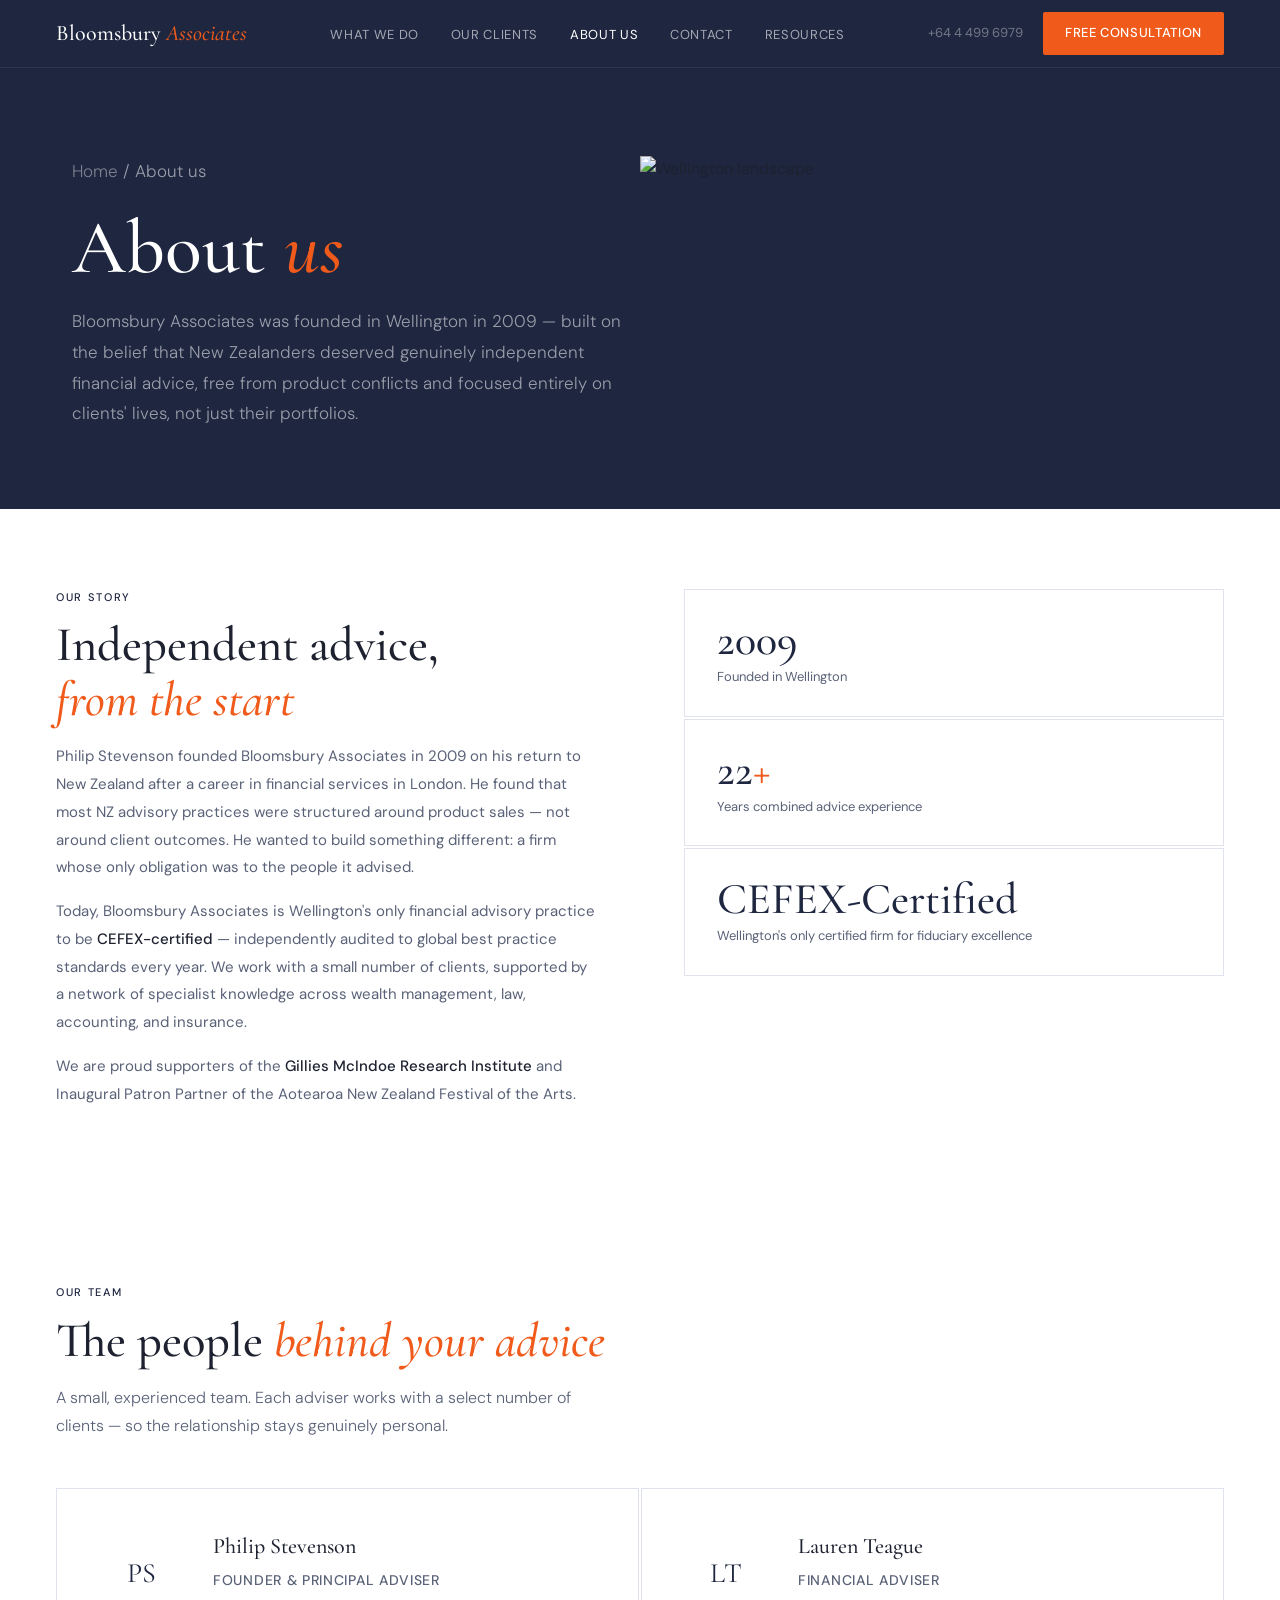
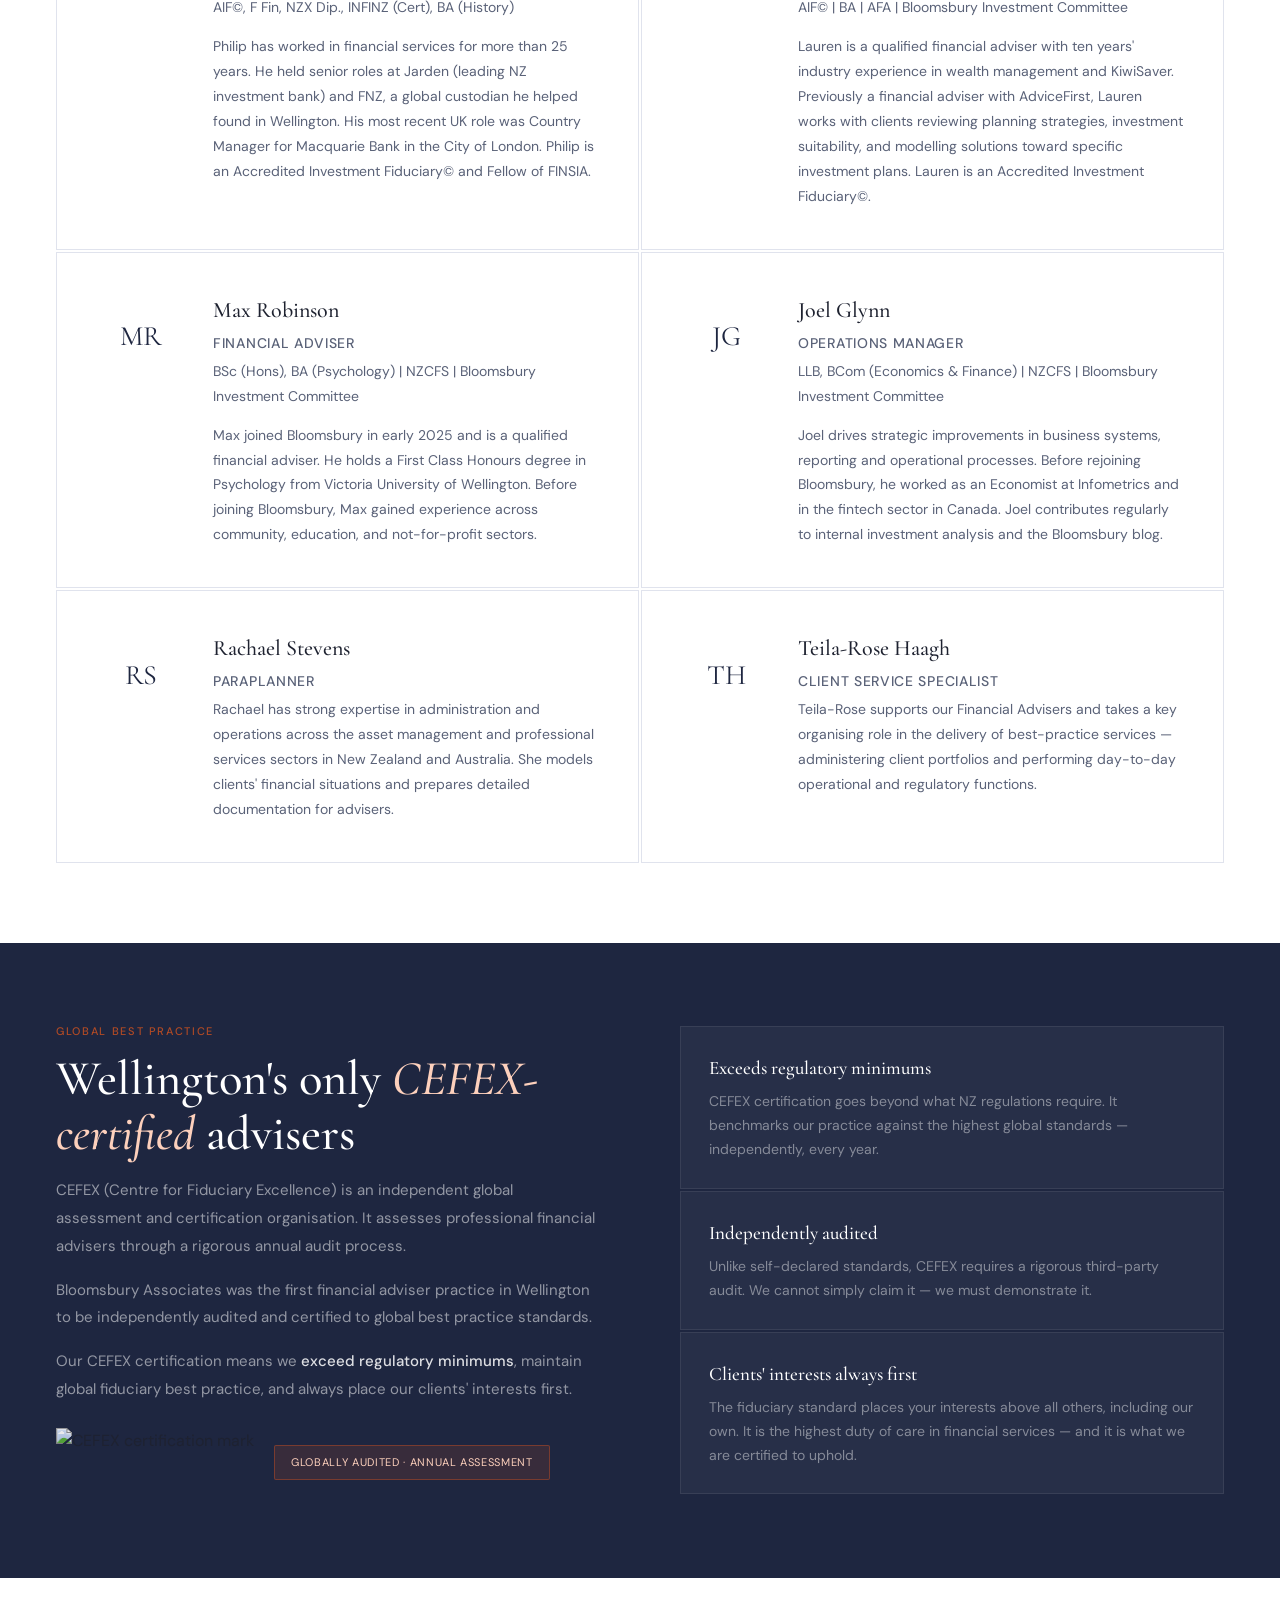
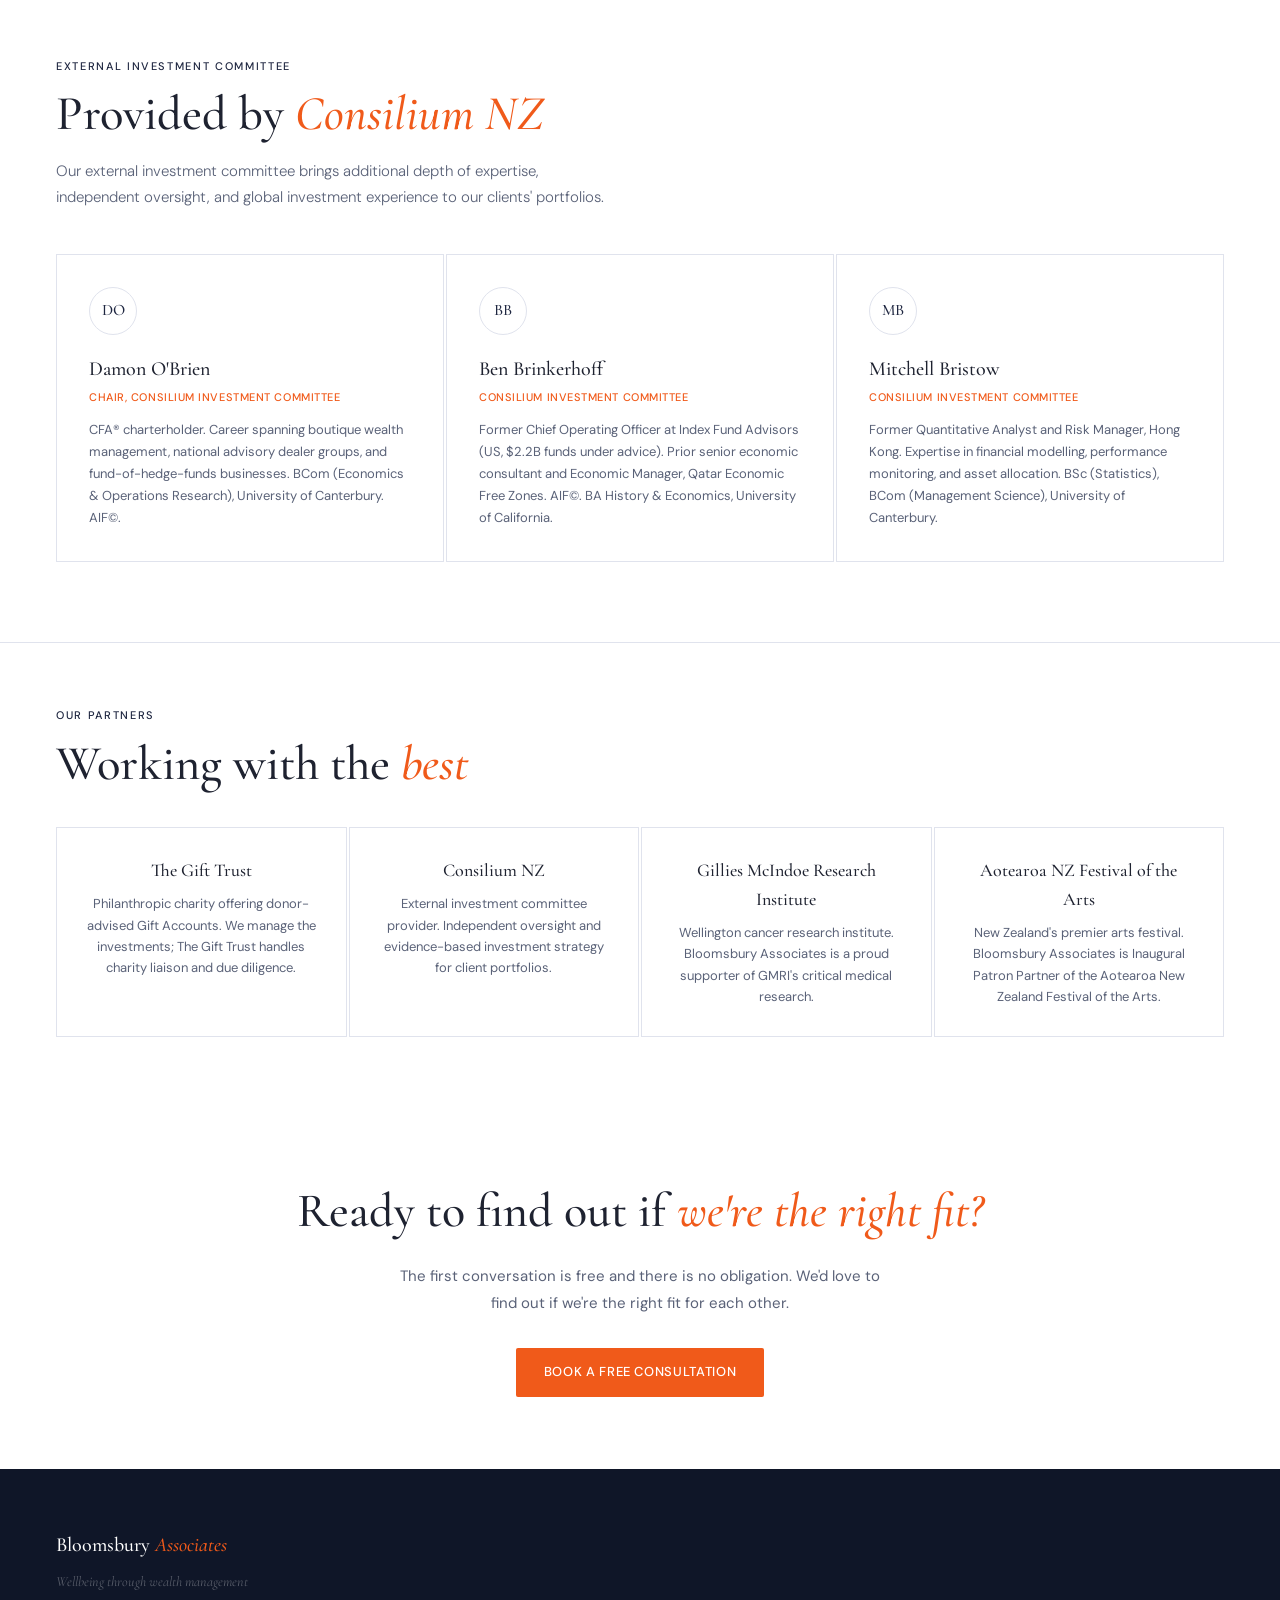
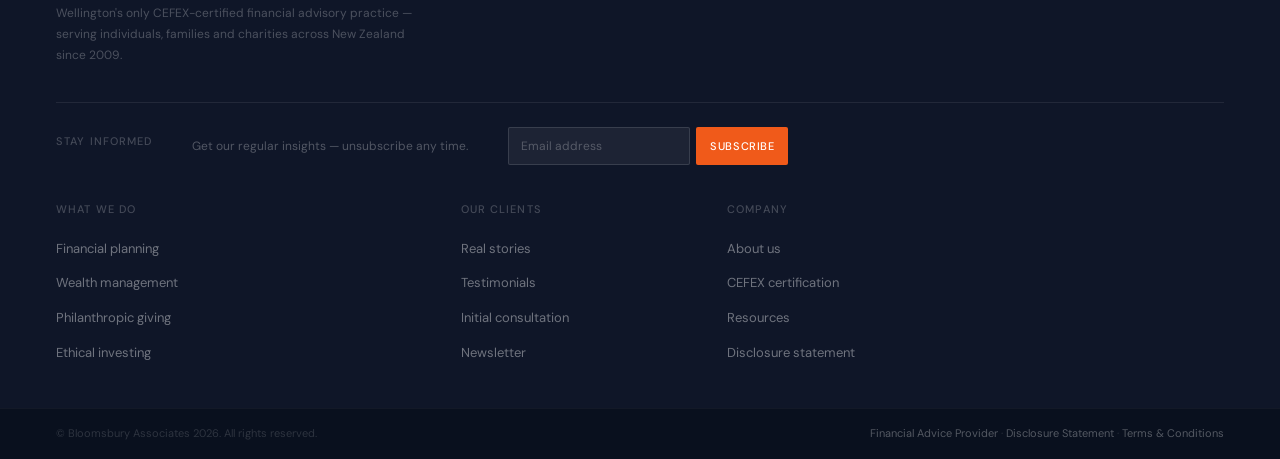
==== commit ea8788a4: "Add files via upload" ====
--- a/about-us.html
+++ b/about-us.html
@@ -193,7 +193,7 @@
       <div class="tinfo">
         <h3>Lauren Teague</h3>
         <p class="trole">Financial Adviser</p>
-        <p class="tqual">AIF© | Bloomsbury Investment Committee</p>
+        <p class="tqual">AIF© | BA | AFA | Bloomsbury Investment Committee</p>
         <p>Lauren is a qualified financial adviser with ten years' industry experience in wealth management and KiwiSaver. Previously a financial adviser with AdviceFirst, Lauren works with clients reviewing planning strategies, investment suitability, and modelling solutions toward specific investment plans. Lauren is an Accredited Investment Fiduciary©.</p>
       </div>
     </div>
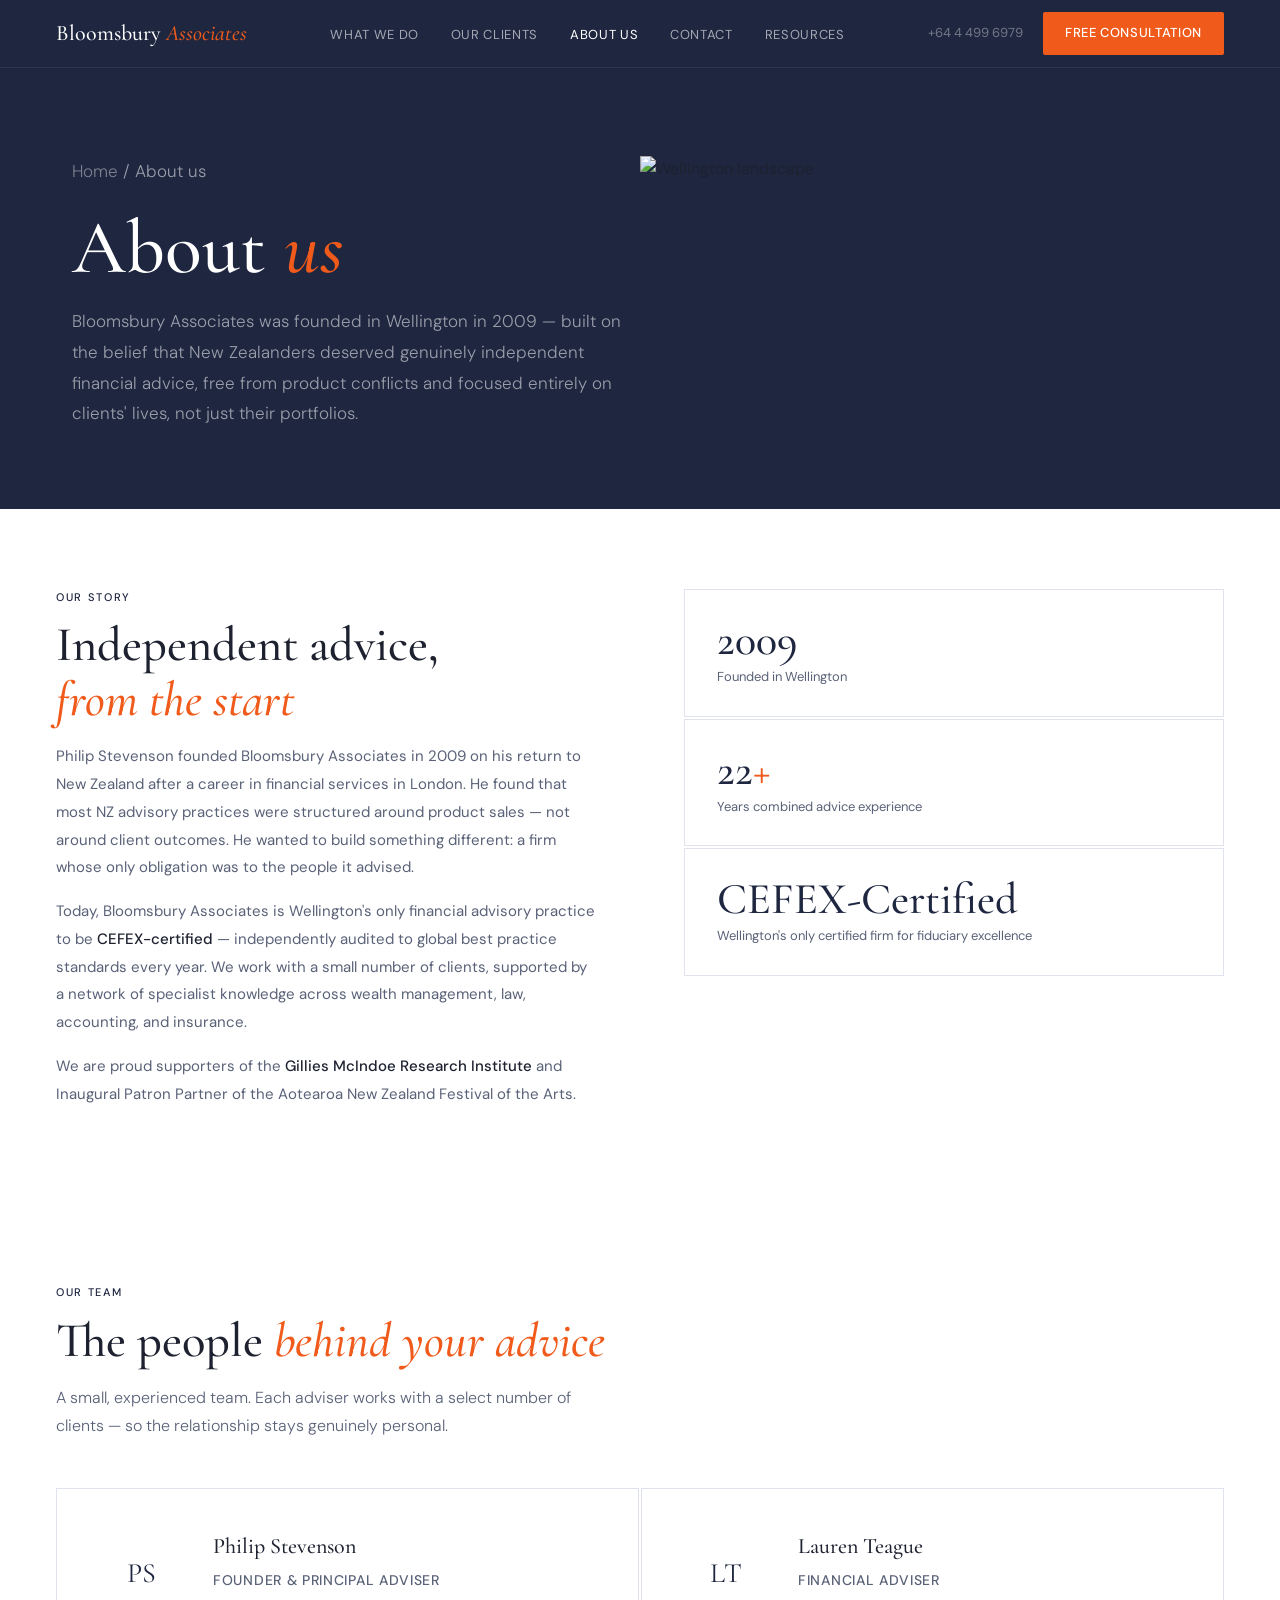
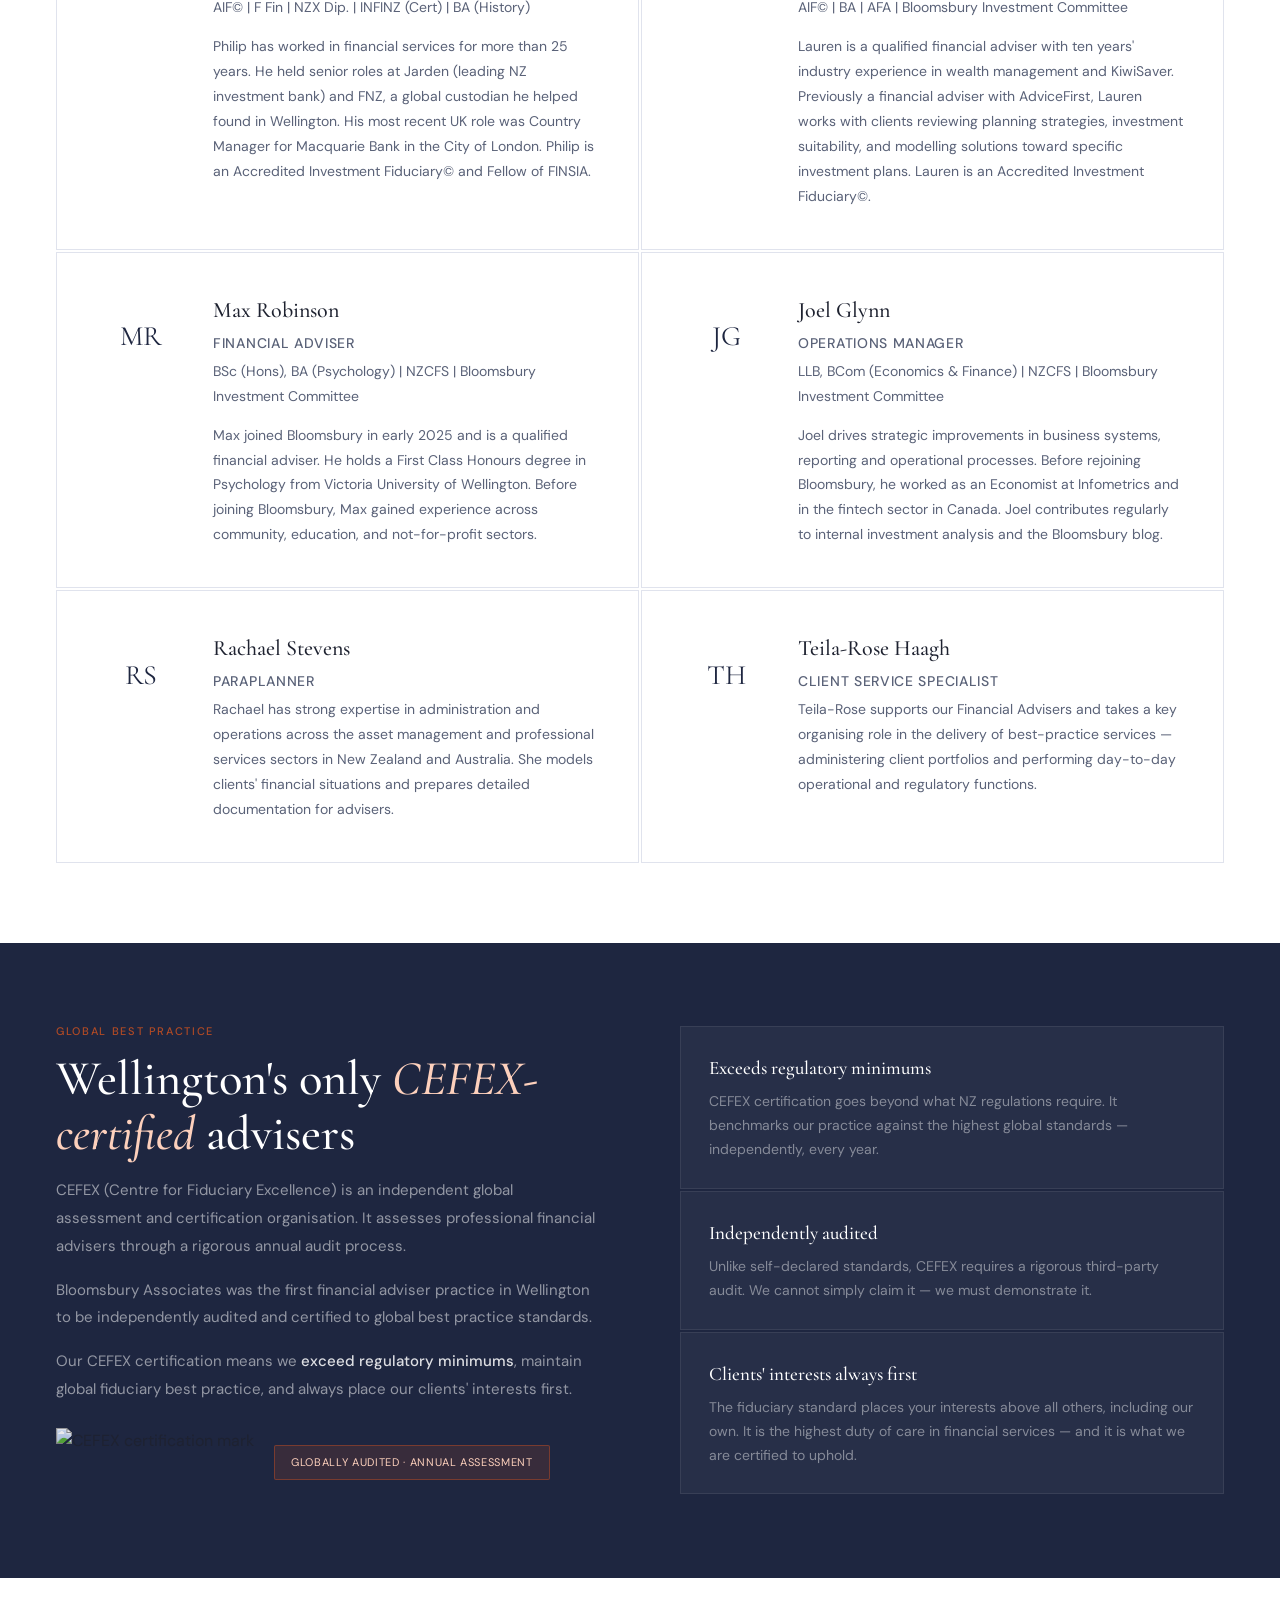
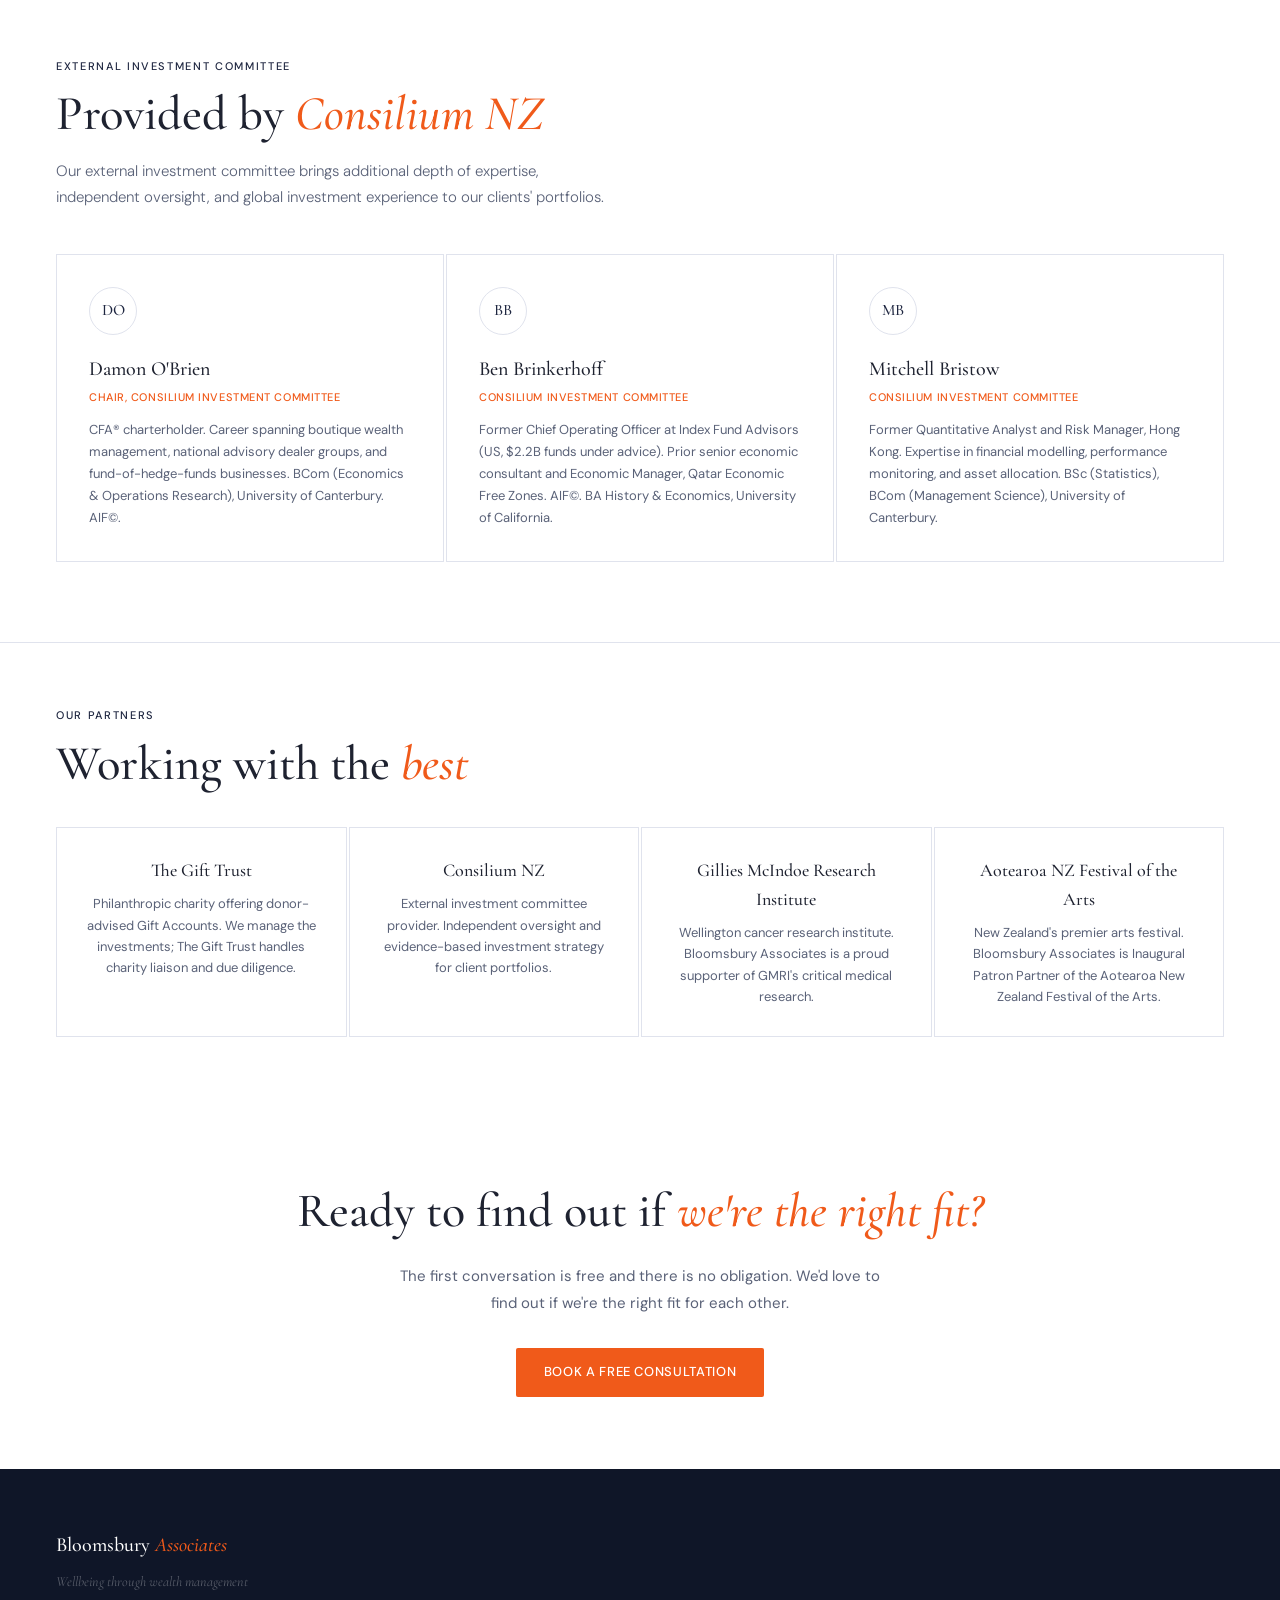
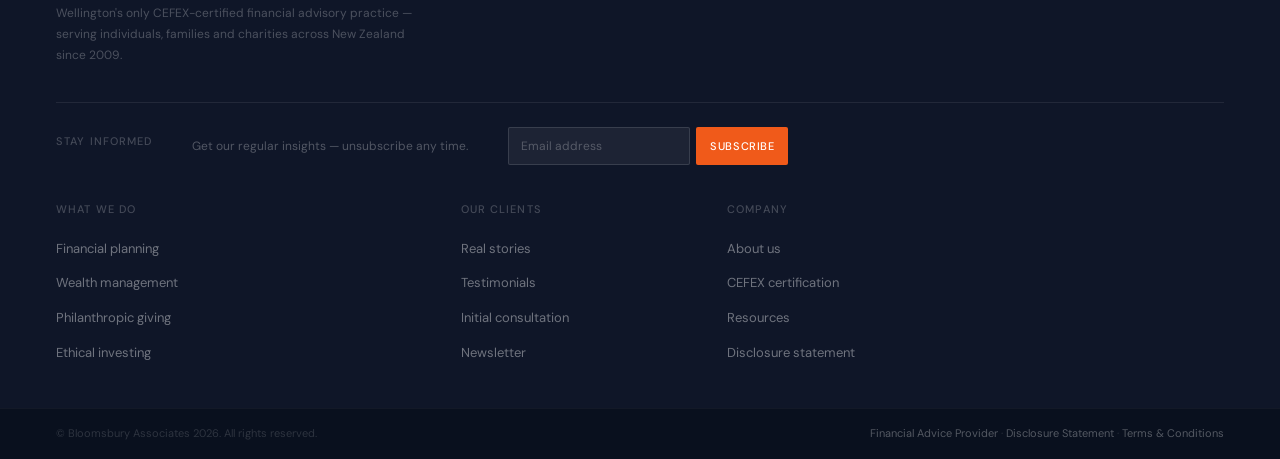
==== commit 5de9b65f: "Add files via upload" ====
--- a/about-us.html
+++ b/about-us.html
@@ -183,7 +183,7 @@
       <div class="tinfo">
         <h3>Philip Stevenson</h3>
         <p class="trole">Founder &amp; Principal Adviser</p>
-        <p class="tqual">AIF©, F Fin, NZX Dip., INFINZ (Cert), BA (History)</p>
+        <p class="tqual">AIF© | F Fin | NZX Dip. | INFINZ (Cert) | BA (History)</p>
         <p>Philip has worked in financial services for more than 25 years. He held senior roles at Jarden (leading NZ investment bank) and FNZ, a global custodian he helped found in Wellington. His most recent UK role was Country Manager for Macquarie Bank in the City of London. Philip is an Accredited Investment Fiduciary© and Fellow of FINSIA.</p>
       </div>
     </div>
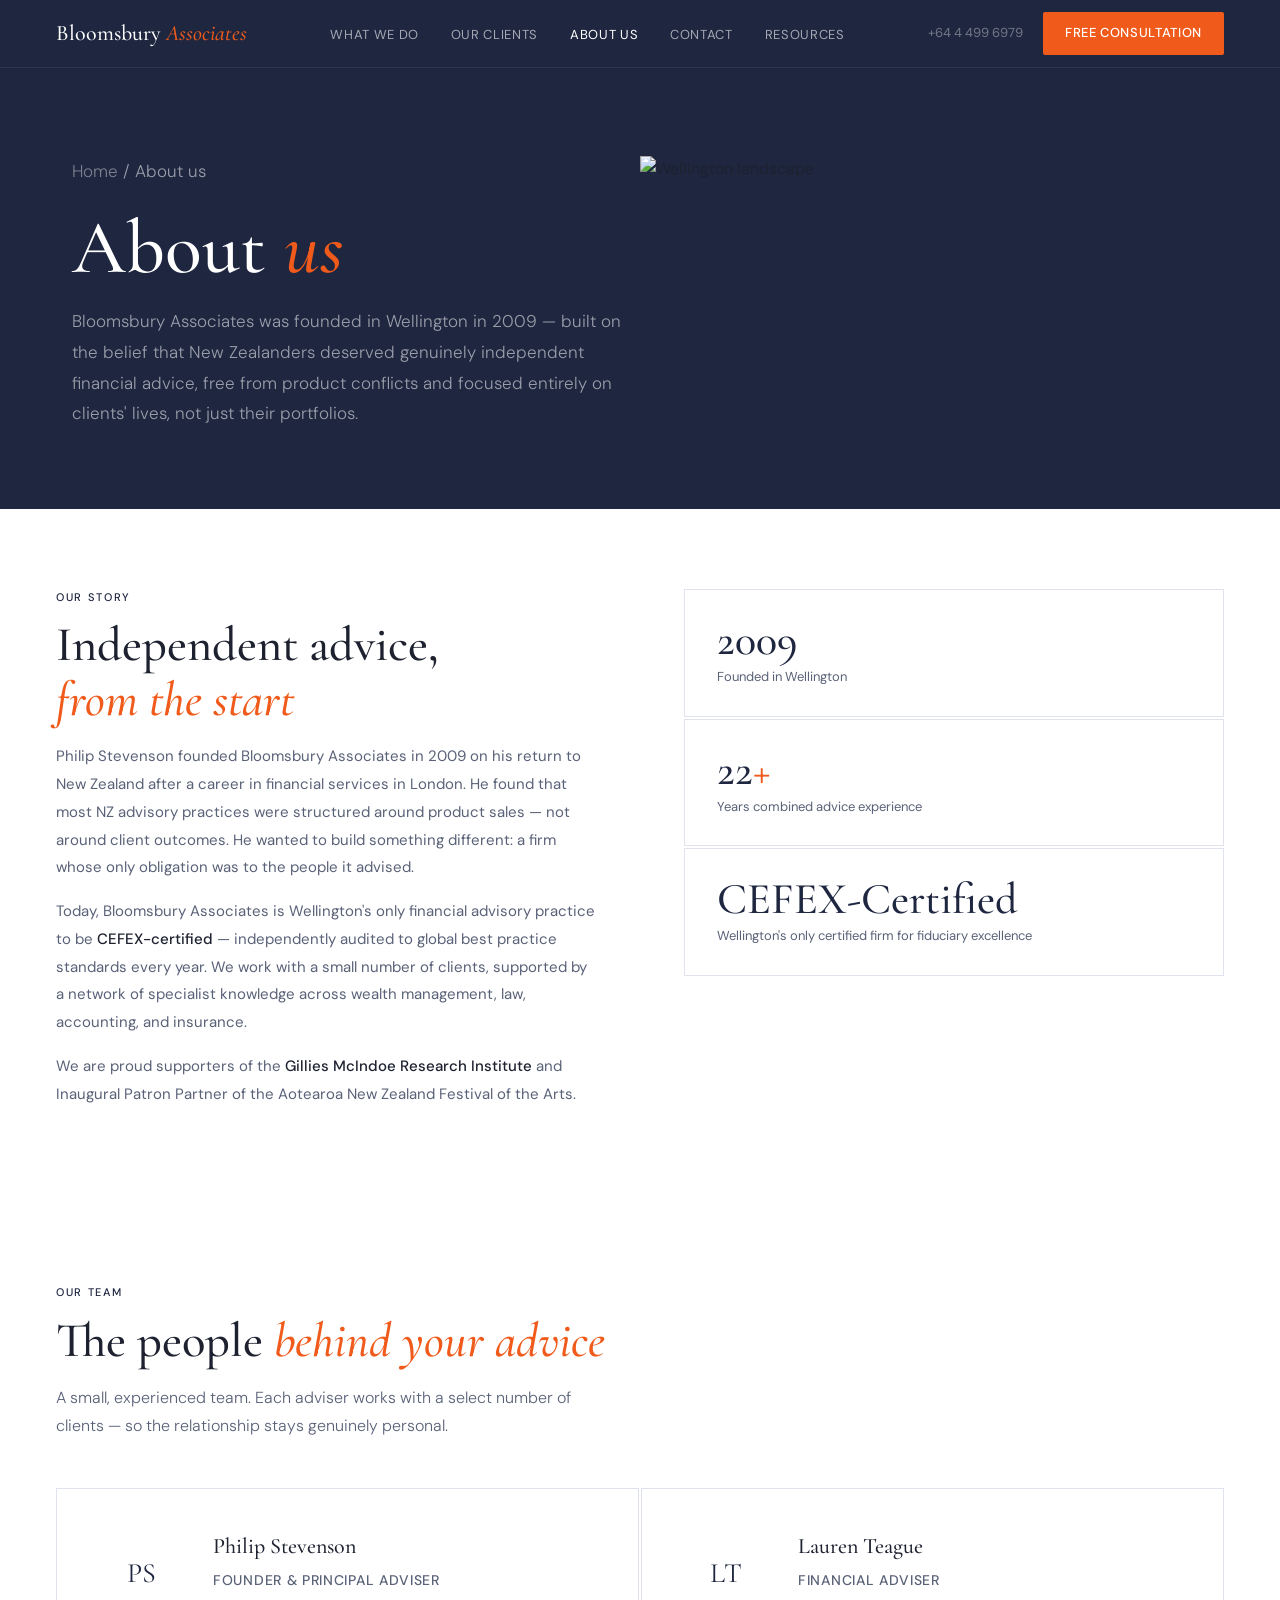
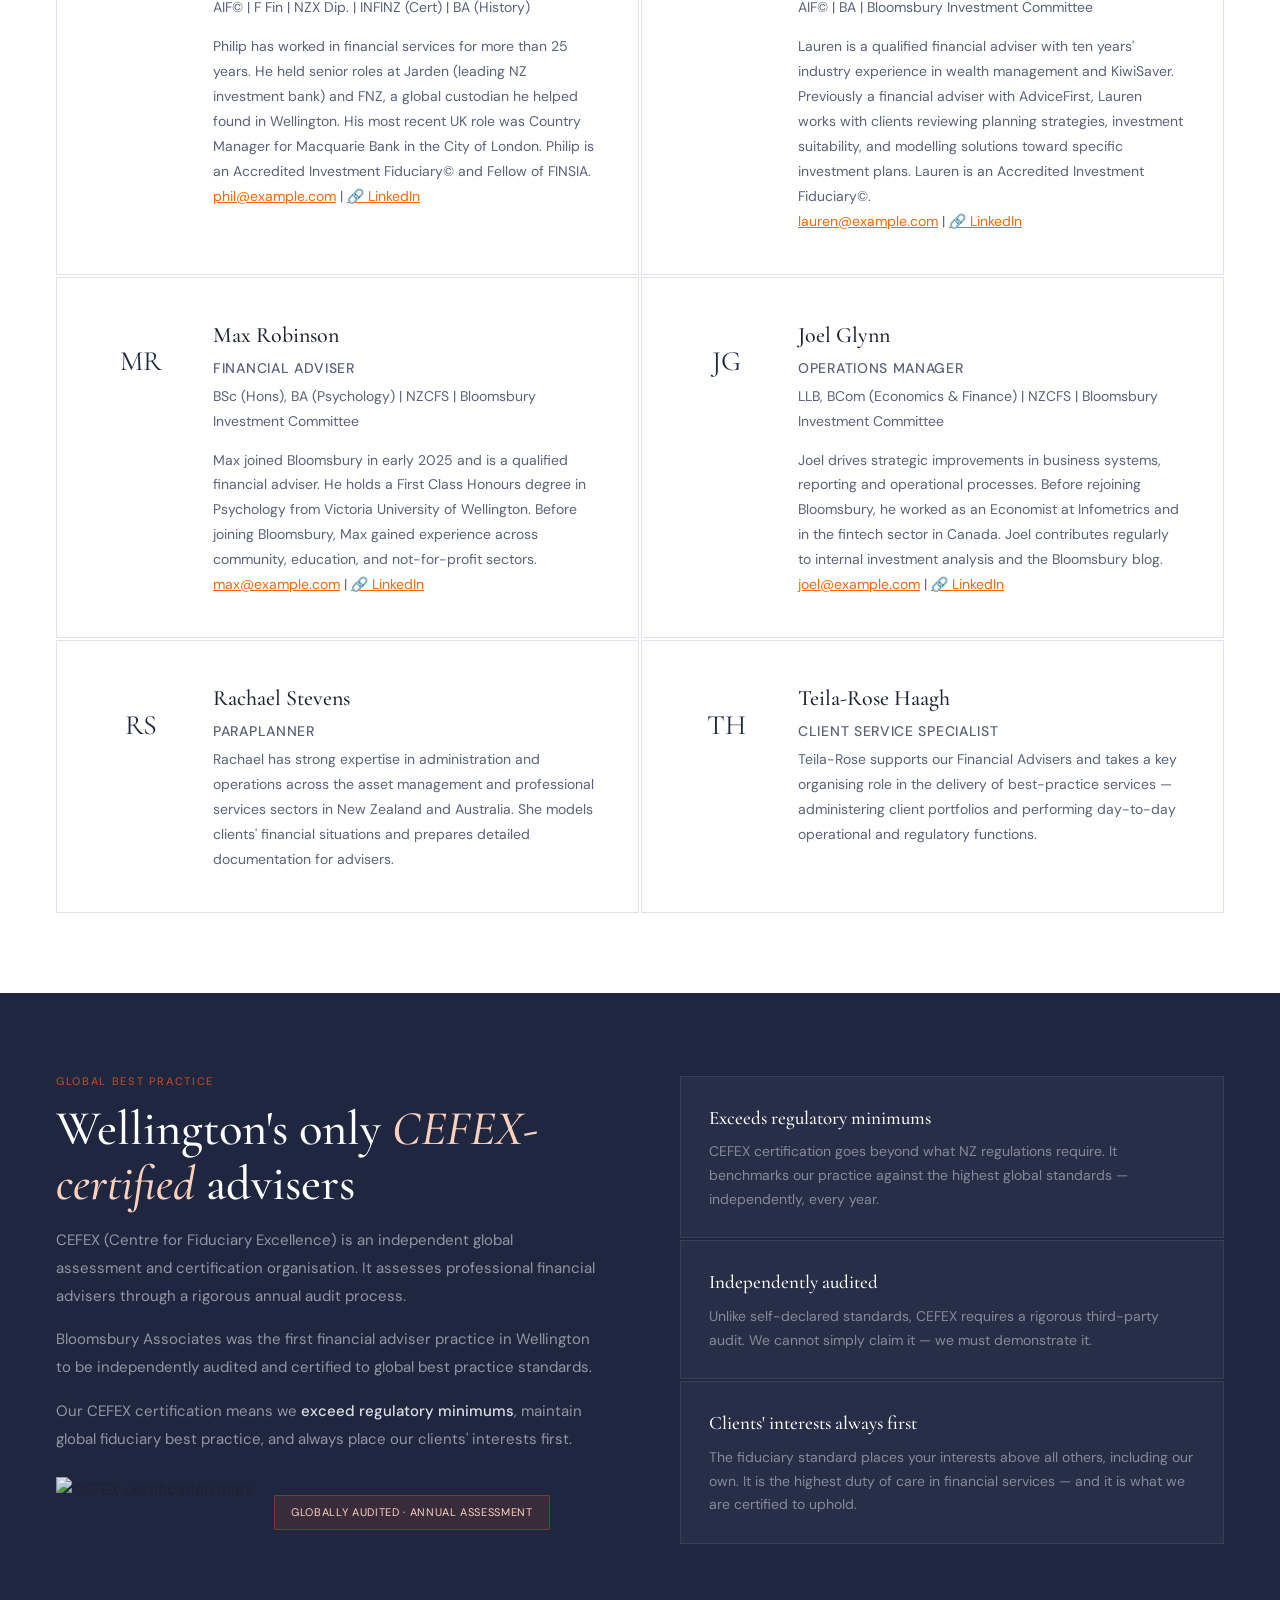
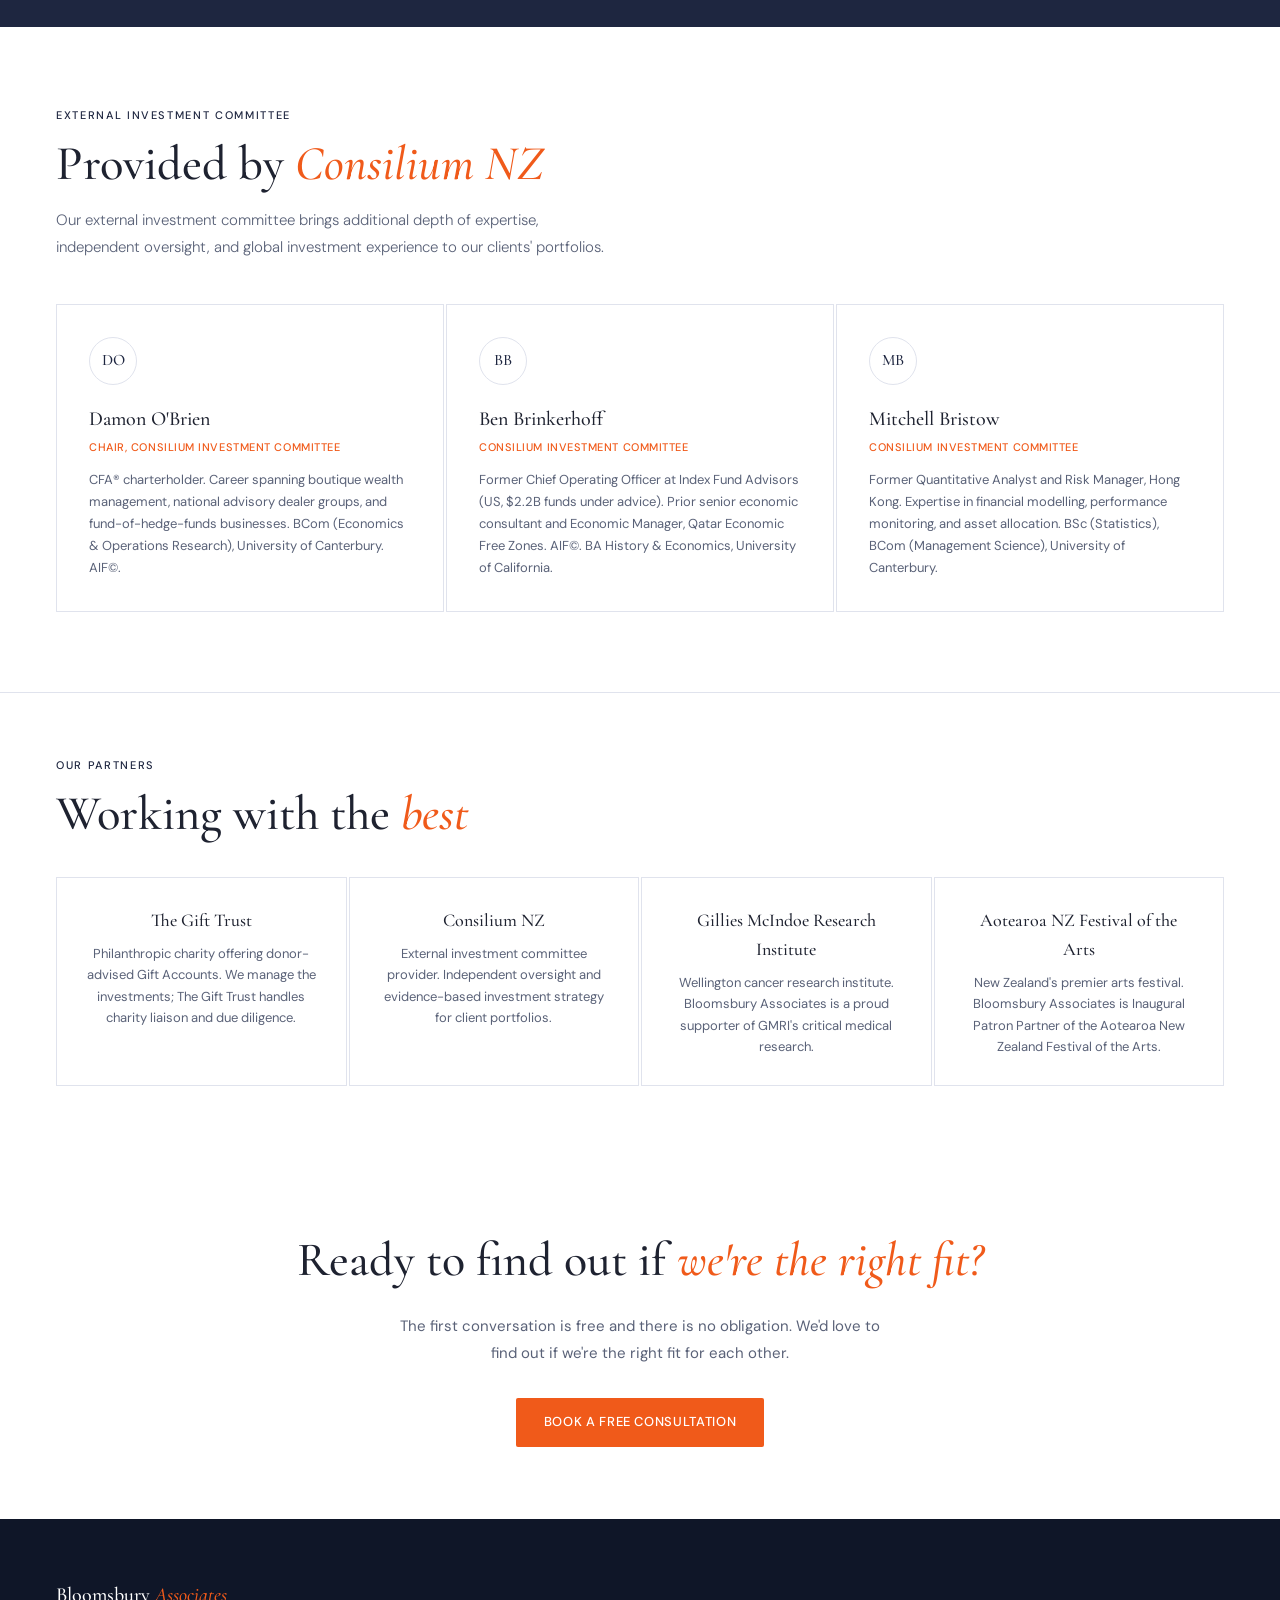
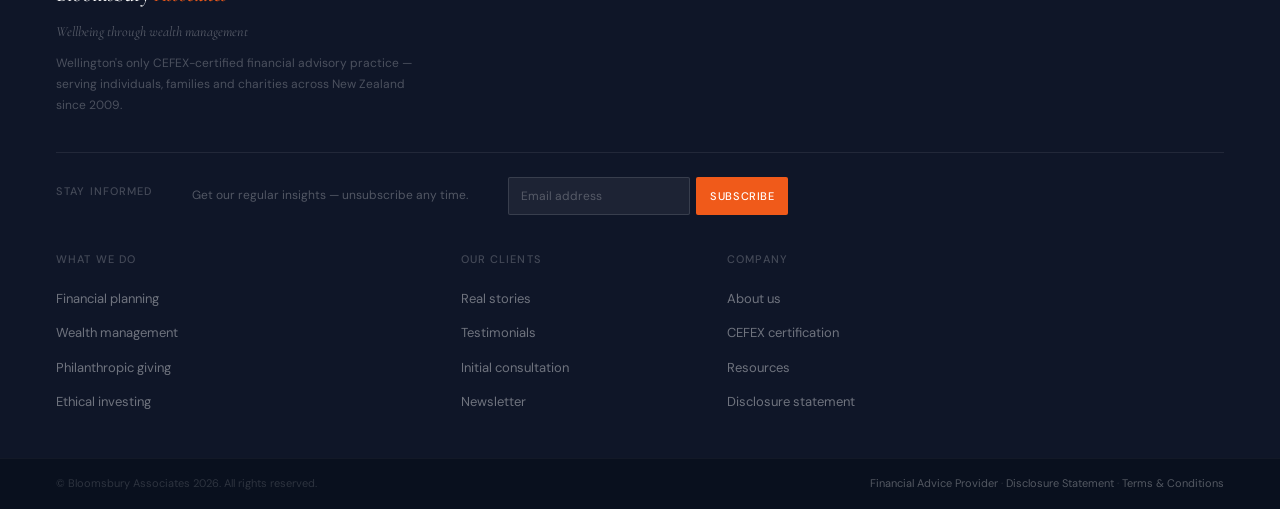
==== commit eebba506: "Add files via upload" ====
--- a/about-us.html
+++ b/about-us.html
@@ -177,47 +177,63 @@
   <h2 class="sh2">The people <em>behind your advice</em></h2>
   <p style="font-size:16px;font-weight:300;color:var(--gt);max-width:560px;line-height:1.75">A small, experienced team. Each adviser works with a select number of clients — so the relationship stays genuinely personal.</p>
   <div class="tgrid">
-    <div class="tm">
-      <img class="tphoto" src="https://bloomsbury.co.nz/resources/img/philip-stevenson5.jpg" alt="Philip Stevenson" onerror="this.style.display='none';this.nextElementSibling.style.display='flex'">
-      <div class="tav-fb" style="display:none">PS</div>
-      <div class="tinfo">
-        <h3>Philip Stevenson</h3>
-        <p class="trole">Founder &amp; Principal Adviser</p>
-        <p class="tqual">AIF© | F Fin | NZX Dip. | INFINZ (Cert) | BA (History)</p>
-        <p>Philip has worked in financial services for more than 25 years. He held senior roles at Jarden (leading NZ investment bank) and FNZ, a global custodian he helped found in Wellington. His most recent UK role was Country Manager for Macquarie Bank in the City of London. Philip is an Accredited Investment Fiduciary© and Fellow of FINSIA.</p>
-      </div>
-    </div>
-    <div class="tm">
-      <img class="tphoto" src="https://bloomsbury.co.nz/resources/img/lauren-teague.jpg" alt="Lauren Teague" onerror="this.style.display='none';this.nextElementSibling.style.display='flex'">
-      <div class="tav-fb" style="display:none">LT</div>
-      <div class="tinfo">
-        <h3>Lauren Teague</h3>
-        <p class="trole">Financial Adviser</p>
-        <p class="tqual">AIF© | BA | AFA | Bloomsbury Investment Committee</p>
-        <p>Lauren is a qualified financial adviser with ten years' industry experience in wealth management and KiwiSaver. Previously a financial adviser with AdviceFirst, Lauren works with clients reviewing planning strategies, investment suitability, and modelling solutions toward specific investment plans. Lauren is an Accredited Investment Fiduciary©.</p>
-      </div>
-    </div>
-    <div class="tm">
-      <img class="tphoto" src="https://bloomsbury.co.nz/resources/img/max-robinson.jpg" alt="Max Robinson" onerror="this.style.display='none';this.nextElementSibling.style.display='flex'">
-      <div class="tav-fb" style="display:none">MR</div>
-      <div class="tinfo">
-        <h3>Max Robinson</h3>
-        <p class="trole">Financial Adviser</p>
-        <p class="tqual">BSc (Hons), BA (Psychology) | NZCFS | Bloomsbury Investment Committee</p>
-        <p>Max joined Bloomsbury in early 2025 and is a qualified financial adviser. He holds a First Class Honours degree in Psychology from Victoria University of Wellington. Before joining Bloomsbury, Max gained experience across community, education, and not-for-profit sectors.</p>
-      </div>
-    </div>
-    <div class="tm">
-      <img class="tphoto" src="https://bloomsbury.co.nz/resources/img/joel-glynn.jpg" alt="Joel Glynn" onerror="this.style.display='none';this.nextElementSibling.style.display='flex'">
-      <div class="tav-fb" style="display:none">JG</div>
-      <div class="tinfo">
-        <h3>Joel Glynn</h3>
-        <p class="trole">Operations Manager</p>
-        <p class="tqual">LLB, BCom (Economics &amp; Finance) | NZCFS | Bloomsbury Investment Committee</p>
-        <p>Joel drives strategic improvements in business systems, reporting and operational processes. Before rejoining Bloomsbury, he worked as an Economist at Infometrics and in the fintech sector in Canada. Joel contributes regularly to internal investment analysis and the Bloomsbury blog.</p>
-      </div>
-    </div>
-    <div class="tm">
+<div class="tm">
+  <img class="tphoto" src="https://bloomsbury.co.nz/resources/img/philip-stevenson5.jpg" alt="Philip Stevenson" onerror="this.style.display='none';this.nextElementSibling.style.display='flex'">
+  <div class="tav-fb" style="display:none">PS</div>
+  <div class="tinfo">
+    <h3>Philip Stevenson</h3>
+    <p class="trole">Founder &amp; Principal Adviser</p>
+    <p class="tqual">AIF© | F Fin | NZX Dip. | INFINZ (Cert) | BA (History)</p>
+    <p>Philip has worked in financial services for more than 25 years. He held senior roles at Jarden (leading NZ investment bank) and FNZ, a global custodian he helped found in Wellington. His most recent UK role was Country Manager for Macquarie Bank in the City of London. Philip is an Accredited Investment Fiduciary© and Fellow of FINSIA.</p>
+    <p>
+      <a href="mailto:phil@example.com" style="color:#FF6600;">phil@example.com</a> |
+      <a href="#" target="_blank" style="color:#FF6600;">🔗 LinkedIn</a>
+    </p>
+  </div>
+</div>
+<div class="tm">
+  <img class="tphoto" src="https://bloomsbury.co.nz/resources/img/lauren-teague.jpg" alt="Lauren Teague" onerror="this.style.display='none';this.nextElementSibling.style.display='flex'">
+  <div class="tav-fb" style="display:none">LT</div>
+  <div class="tinfo">
+    <h3>Lauren Teague</h3>
+    <p class="trole">Financial Adviser</p>
+    <p class="tqual">AIF© | BA | Bloomsbury Investment Committee</p>
+    <p>Lauren is a qualified financial adviser with ten years' industry experience in wealth management and KiwiSaver. Previously a financial adviser with AdviceFirst, Lauren works with clients reviewing planning strategies, investment suitability, and modelling solutions toward specific investment plans. Lauren is an Accredited Investment Fiduciary©.</p>
+    <p>
+      <a href="mailto:lauren@example.com" style="color:#FF6600;">lauren@example.com</a> |
+      <a href="#" target="_blank" style="color:#FF6600;">🔗 LinkedIn</a>
+    </p>
+  </div>
+</div>
+<div class="tm">
+  <img class="tphoto" src="https://bloomsbury.co.nz/resources/img/max-robinson.jpg" alt="Max Robinson" onerror="this.style.display='none';this.nextElementSibling.style.display='flex'">
+  <div class="tav-fb" style="display:none">MR</div>
+  <div class="tinfo">
+    <h3>Max Robinson</h3>
+    <p class="trole">Financial Adviser</p>
+    <p class="tqual">BSc (Hons), BA (Psychology) | NZCFS | Bloomsbury Investment Committee</p>
+    <p>Max joined Bloomsbury in early 2025 and is a qualified financial adviser. He holds a First Class Honours degree in Psychology from Victoria University of Wellington. Before joining Bloomsbury, Max gained experience across community, education, and not-for-profit sectors.</p>
+    <p>
+      <a href="mailto:max@example.com" style="color:#FF6600;">max@example.com</a> |
+      <a href="#" target="_blank" style="color:#FF6600;">🔗 LinkedIn</a>
+    </p>
+  </div>
+</div>
+
+<div class="tm">
+  <img class="tphoto" src="https://bloomsbury.co.nz/resources/img/joel-glynn.jpg" alt="Joel Glynn" onerror="this.style.display='none';this.nextElementSibling.style.display='flex'">
+  <div class="tav-fb" style="display:none">JG</div>
+  <div class="tinfo">
+    <h3>Joel Glynn</h3>
+    <p class="trole">Operations Manager</p>
+    <p class="tqual">LLB, BCom (Economics &amp; Finance) | NZCFS | Bloomsbury Investment Committee</p>
+    <p>Joel drives strategic improvements in business systems, reporting and operational processes. Before rejoining Bloomsbury, he worked as an Economist at Infometrics and in the fintech sector in Canada. Joel contributes regularly to internal investment analysis and the Bloomsbury blog.</p>
+    <p>
+      <a href="mailto:joel@example.com" style="color:#FF6600;">joel@example.com</a> |
+      <a href="#" target="_blank" style="color:#FF6600;">🔗 LinkedIn</a>
+    </p>
+  </div>
+</div>    <div class="tm">
       <img class="tphoto" src="https://bloomsbury.co.nz/resources/img/rachael-stevens.jpg" alt="Rachael Stevens" onerror="this.style.display='none';this.nextElementSibling.style.display='flex'">
       <div class="tav-fb" style="display:none">RS</div>
       <div class="tinfo">
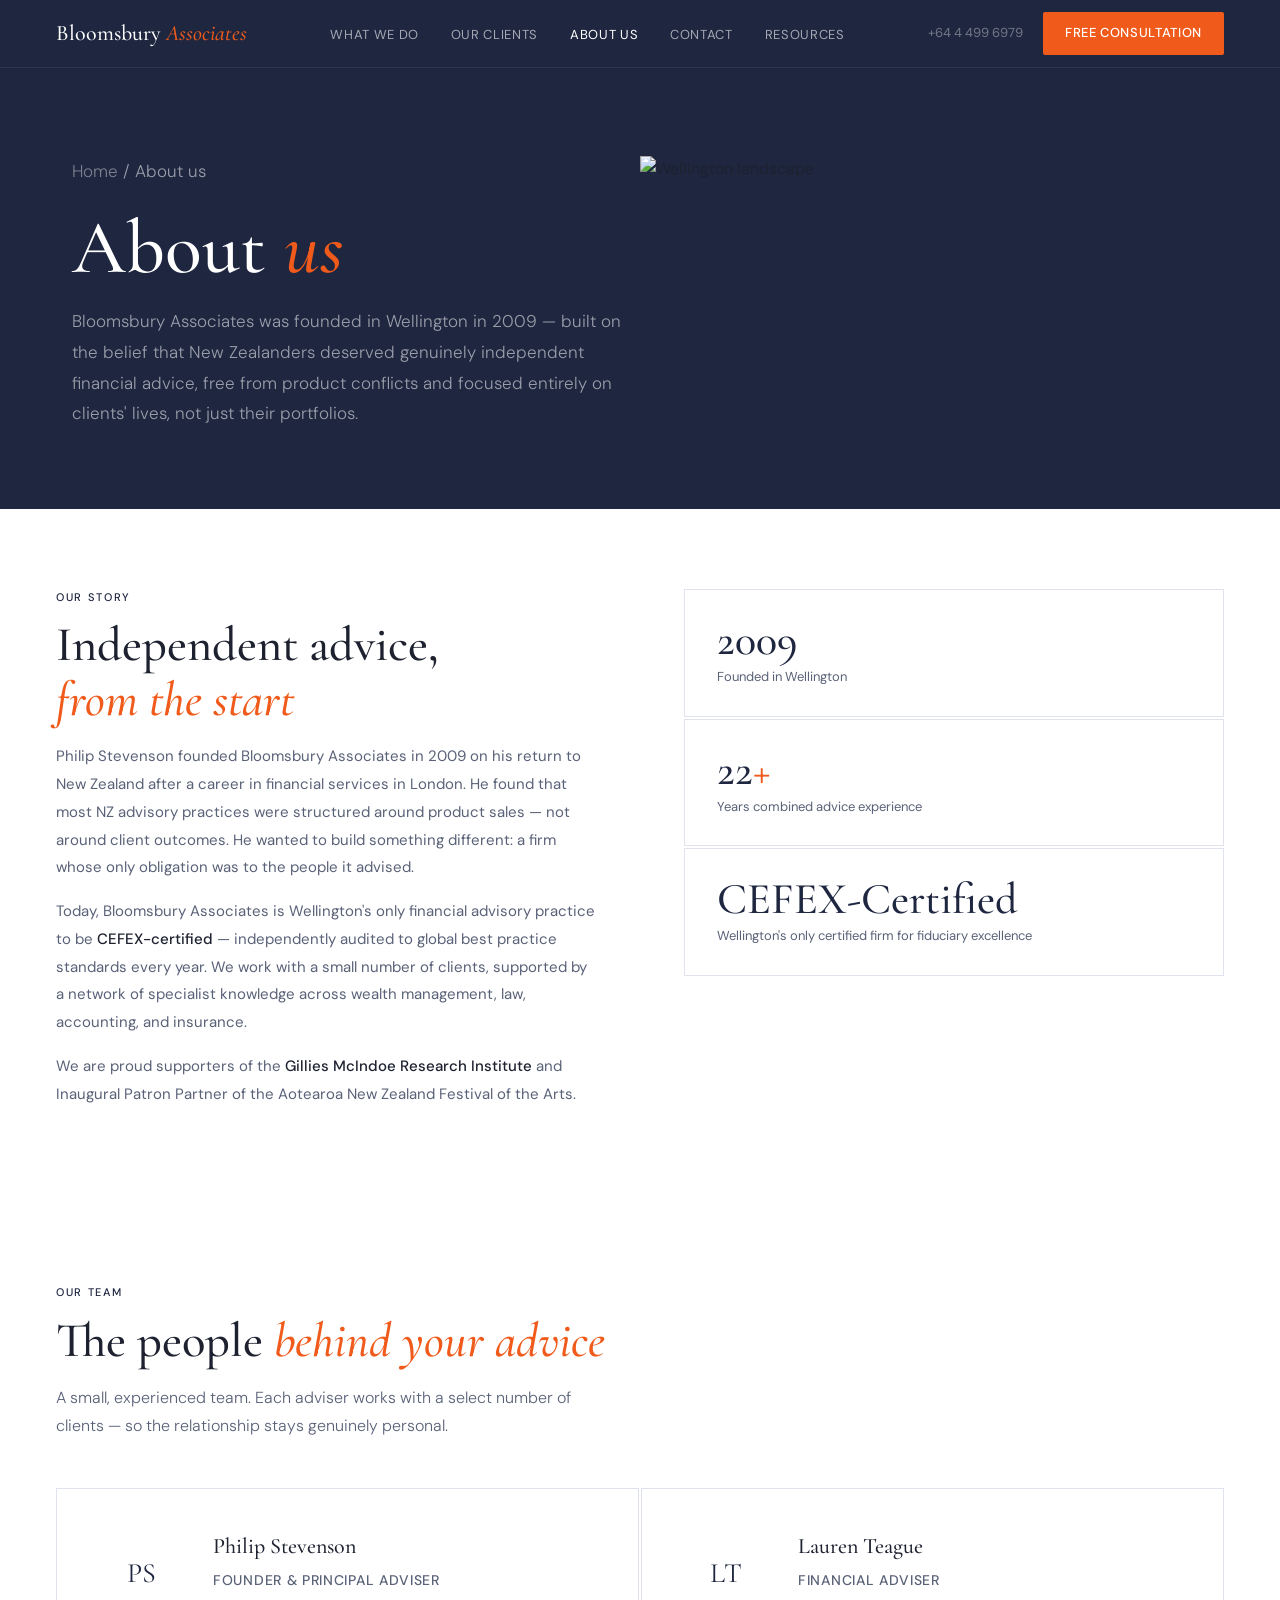
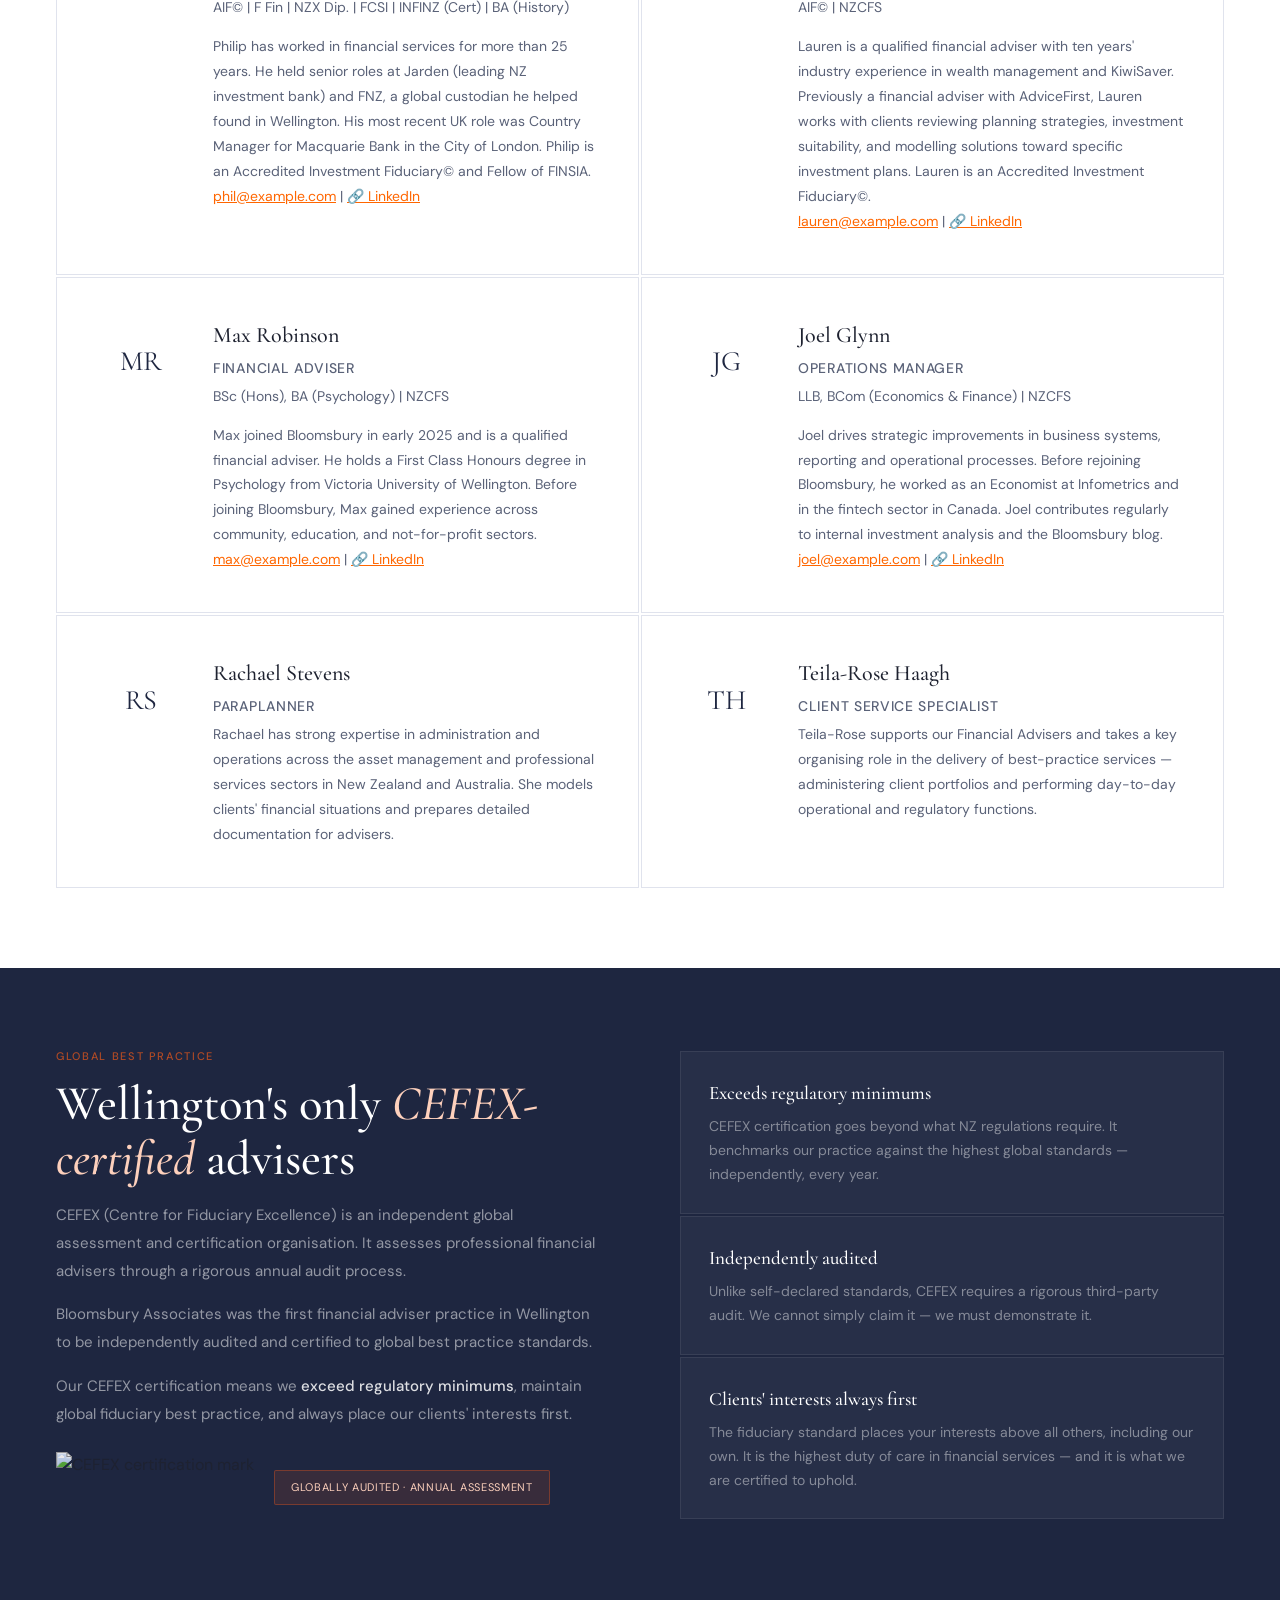
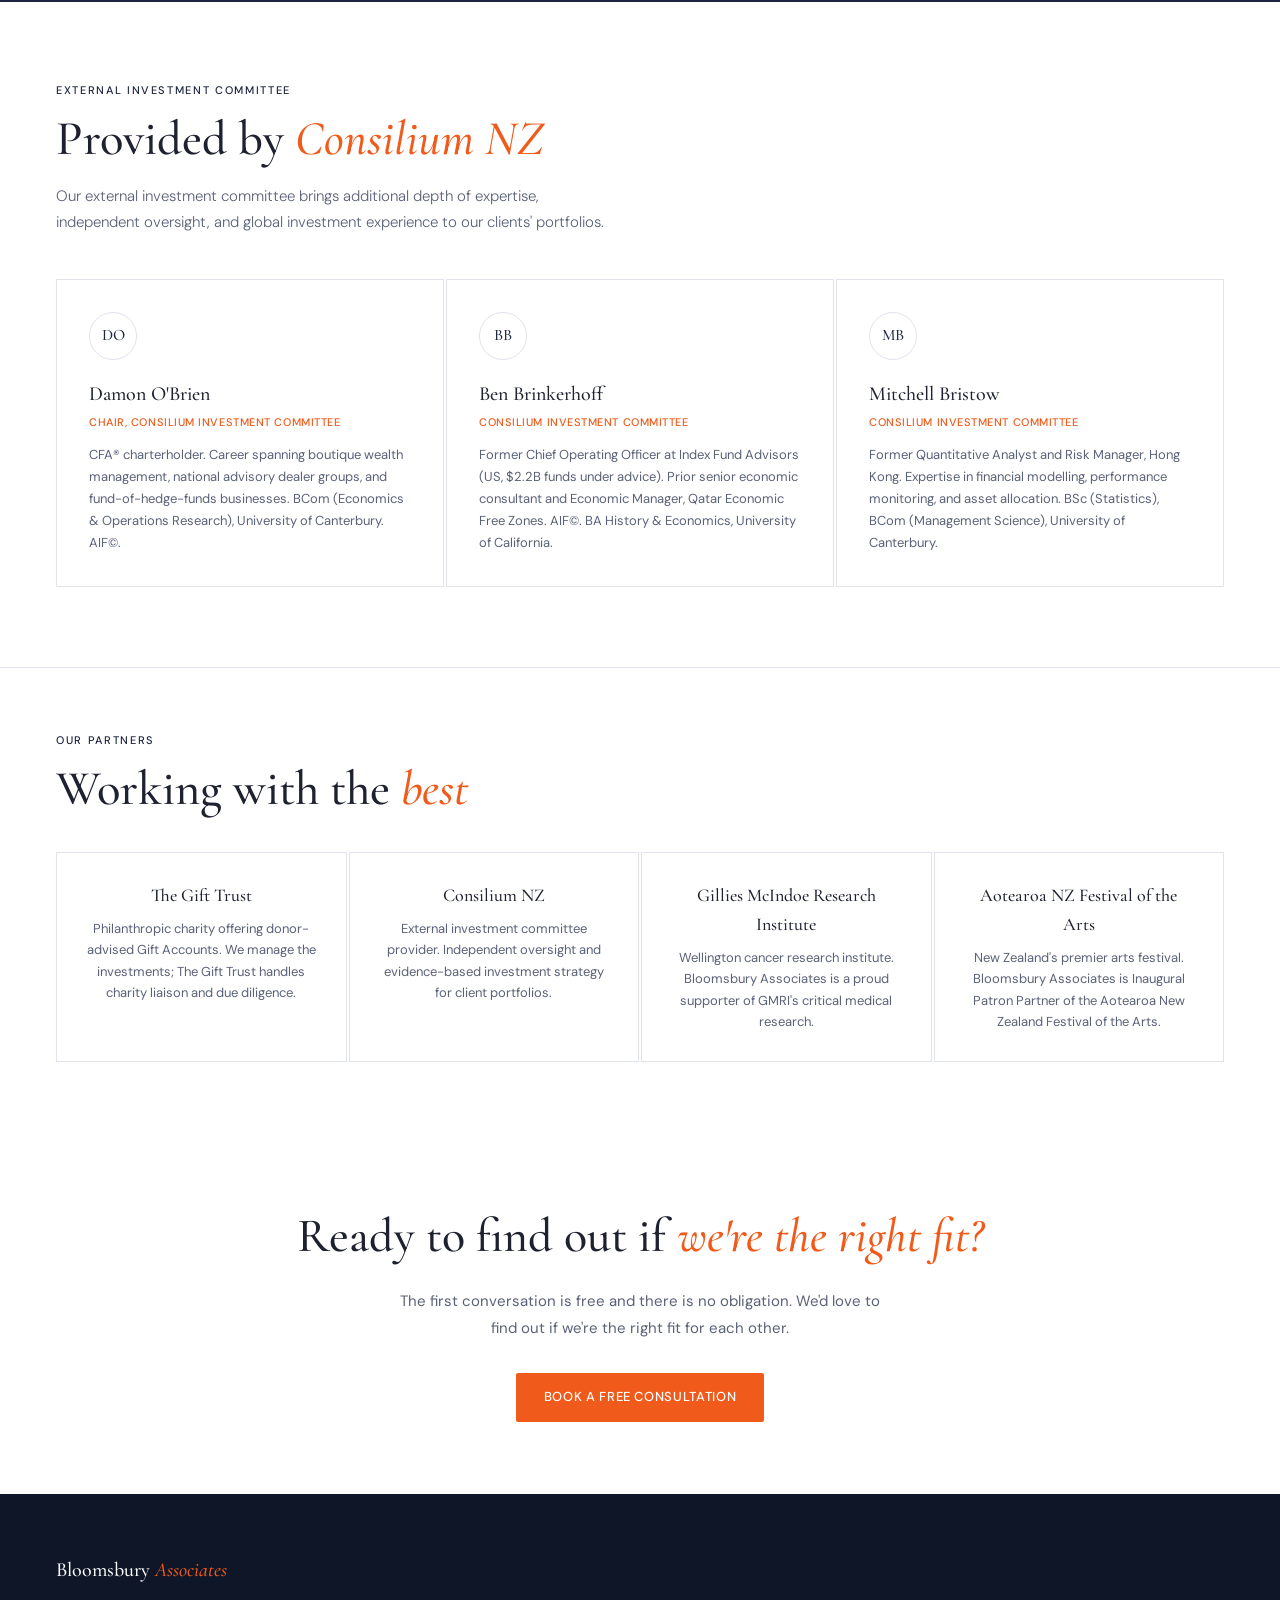
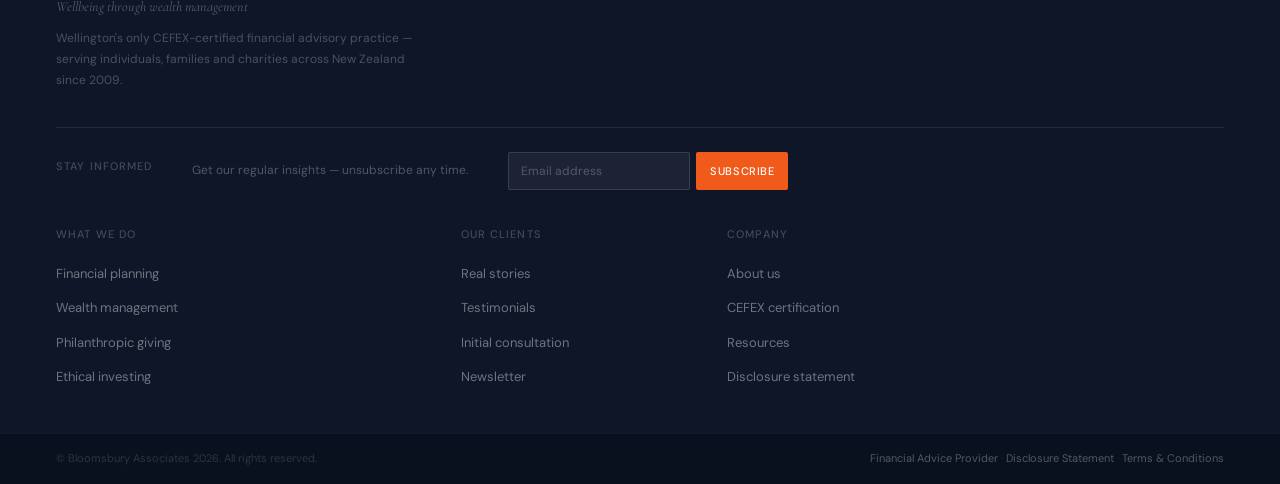
==== commit d20eb585: "Add files via upload" ====
--- a/about-us.html
+++ b/about-us.html
@@ -183,7 +183,7 @@
   <div class="tinfo">
     <h3>Philip Stevenson</h3>
     <p class="trole">Founder &amp; Principal Adviser</p>
-    <p class="tqual">AIF© | F Fin | NZX Dip. | INFINZ (Cert) | BA (History)</p>
+    <p class="tqual">AIF© | F Fin | NZX Dip. | FCSI | INFINZ (Cert) | BA (History)</p>
     <p>Philip has worked in financial services for more than 25 years. He held senior roles at Jarden (leading NZ investment bank) and FNZ, a global custodian he helped found in Wellington. His most recent UK role was Country Manager for Macquarie Bank in the City of London. Philip is an Accredited Investment Fiduciary© and Fellow of FINSIA.</p>
     <p>
       <a href="mailto:phil@example.com" style="color:#FF6600;">phil@example.com</a> |
@@ -197,7 +197,7 @@
   <div class="tinfo">
     <h3>Lauren Teague</h3>
     <p class="trole">Financial Adviser</p>
-    <p class="tqual">AIF© | BA | Bloomsbury Investment Committee</p>
+    <p class="tqual">AIF© | NZCFS </p>
     <p>Lauren is a qualified financial adviser with ten years' industry experience in wealth management and KiwiSaver. Previously a financial adviser with AdviceFirst, Lauren works with clients reviewing planning strategies, investment suitability, and modelling solutions toward specific investment plans. Lauren is an Accredited Investment Fiduciary©.</p>
     <p>
       <a href="mailto:lauren@example.com" style="color:#FF6600;">lauren@example.com</a> |
@@ -211,7 +211,7 @@
   <div class="tinfo">
     <h3>Max Robinson</h3>
     <p class="trole">Financial Adviser</p>
-    <p class="tqual">BSc (Hons), BA (Psychology) | NZCFS | Bloomsbury Investment Committee</p>
+    <p class="tqual">BSc (Hons), BA (Psychology) | NZCFS </p>
     <p>Max joined Bloomsbury in early 2025 and is a qualified financial adviser. He holds a First Class Honours degree in Psychology from Victoria University of Wellington. Before joining Bloomsbury, Max gained experience across community, education, and not-for-profit sectors.</p>
     <p>
       <a href="mailto:max@example.com" style="color:#FF6600;">max@example.com</a> |
@@ -226,7 +226,7 @@
   <div class="tinfo">
     <h3>Joel Glynn</h3>
     <p class="trole">Operations Manager</p>
-    <p class="tqual">LLB, BCom (Economics &amp; Finance) | NZCFS | Bloomsbury Investment Committee</p>
+    <p class="tqual">LLB, BCom (Economics &amp; Finance) | NZCFS </p>
     <p>Joel drives strategic improvements in business systems, reporting and operational processes. Before rejoining Bloomsbury, he worked as an Economist at Infometrics and in the fintech sector in Canada. Joel contributes regularly to internal investment analysis and the Bloomsbury blog.</p>
     <p>
       <a href="mailto:joel@example.com" style="color:#FF6600;">joel@example.com</a> |
--- a/responsive.css
+++ b/responsive.css
@@ -71,7 +71,7 @@
   /* Reduce section side padding */
   .sec,.wsec,.tsec,.ctasec,.svsec-light,
   .origin,.team-sec,.cefex-sec,.ext-sec,.partners,.cta-band,
-  .svc-sec,.process-band,.faq-sec,.contact-wrap,.storsec{
+  .svc-sec,.process-band,.faq-sec,.contact-wrap,.storsec,.calc-band{
     padding-left:56px !important;
     padding-right:56px !important;
   }
@@ -119,7 +119,7 @@
   /* SECTION PADDING */
   .sec,.wsec,.tsec,.ctasec,.teamsec,
   .origin,.team-sec,.cefex-sec,.ext-sec,.partners,.cta-band,
-  .svc-sec,.process-band,.faq-sec,.contact-wrap,.storsec{
+  .svc-sec,.process-band,.faq-sec,.contact-wrap,.storsec,.calc-band{
     padding-left:40px !important;
     padding-right:40px !important;
   }
@@ -201,7 +201,7 @@
   /* SECTION PADDING */
   .sec,.wsec,.tsec,.ctasec,
   .origin,.team-sec,.cefex-sec,.ext-sec,.partners,.cta-band,
-  .svc-sec,.process-band,.faq-sec,.contact-wrap,.storsec{
+  .svc-sec,.process-band,.faq-sec,.contact-wrap,.storsec,.calc-band{
     padding:52px 20px !important;
   }
   .blog-wrap{padding:44px 20px !important}
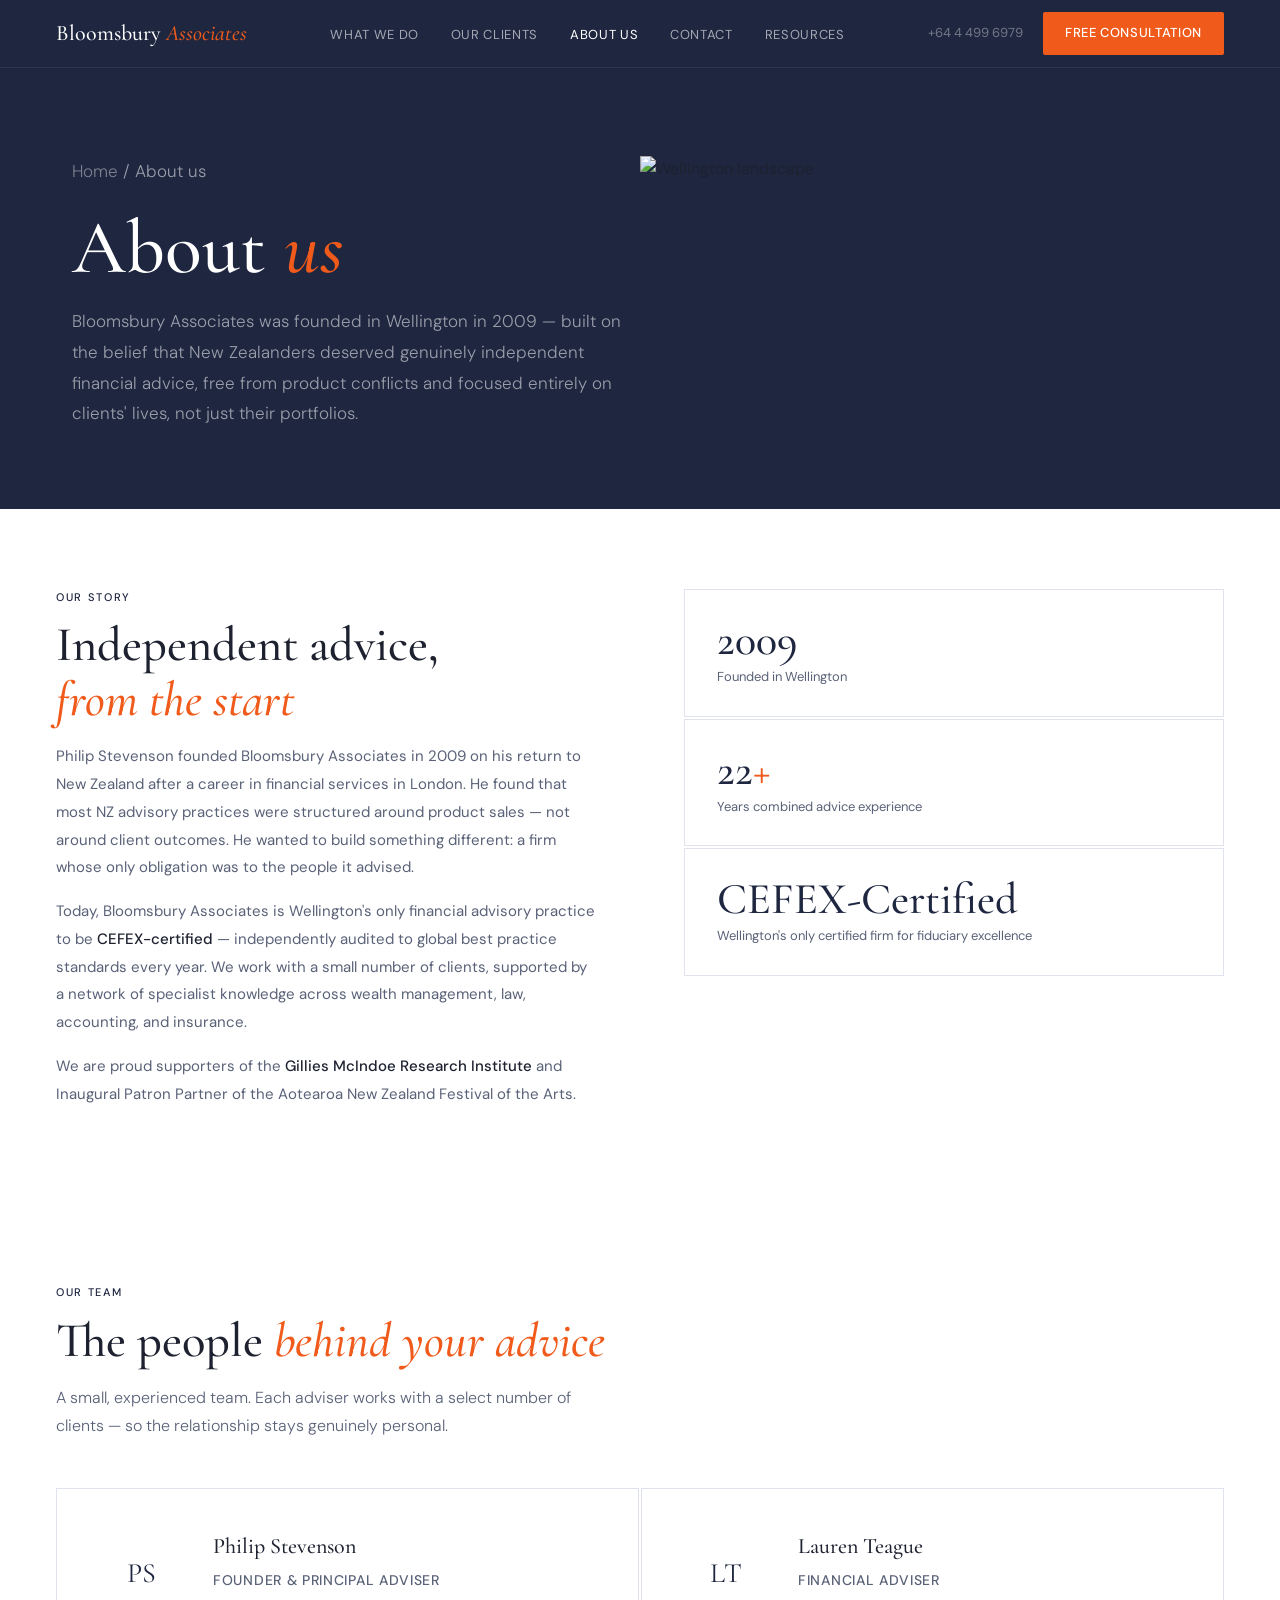
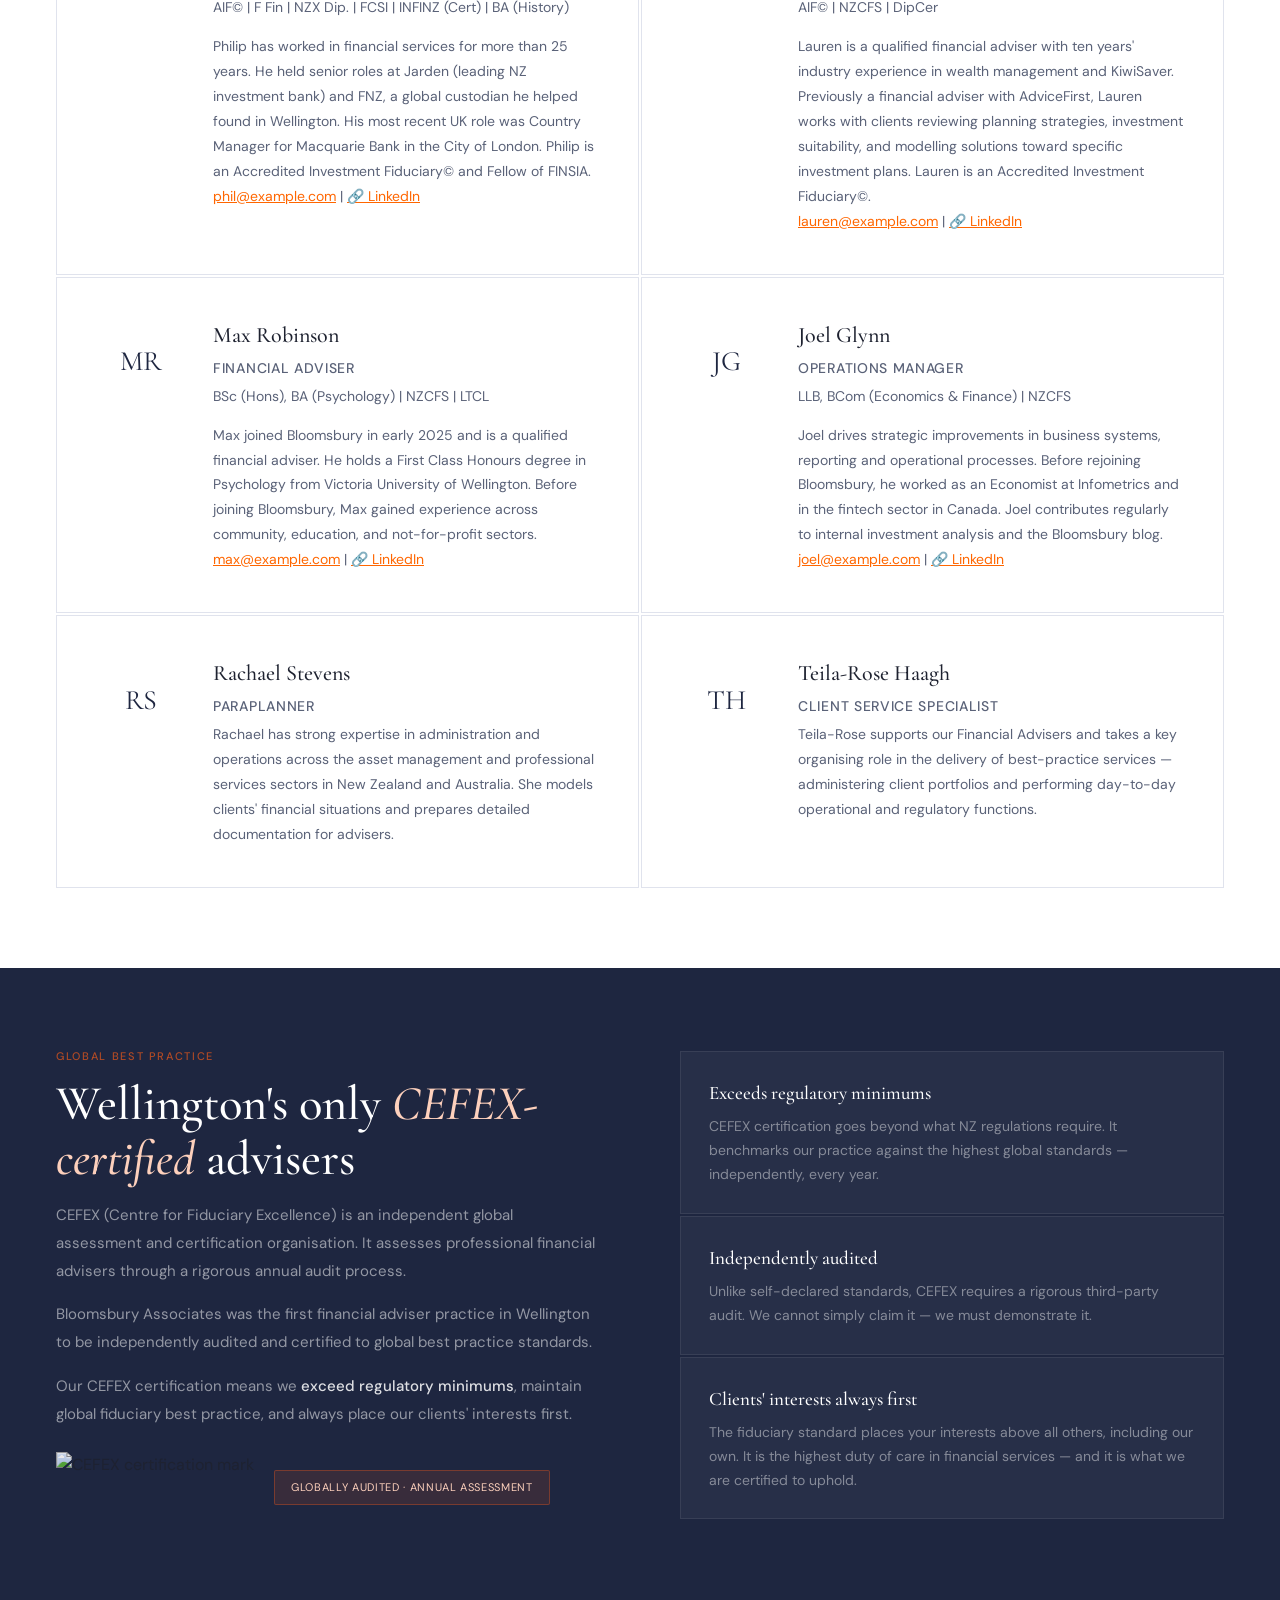
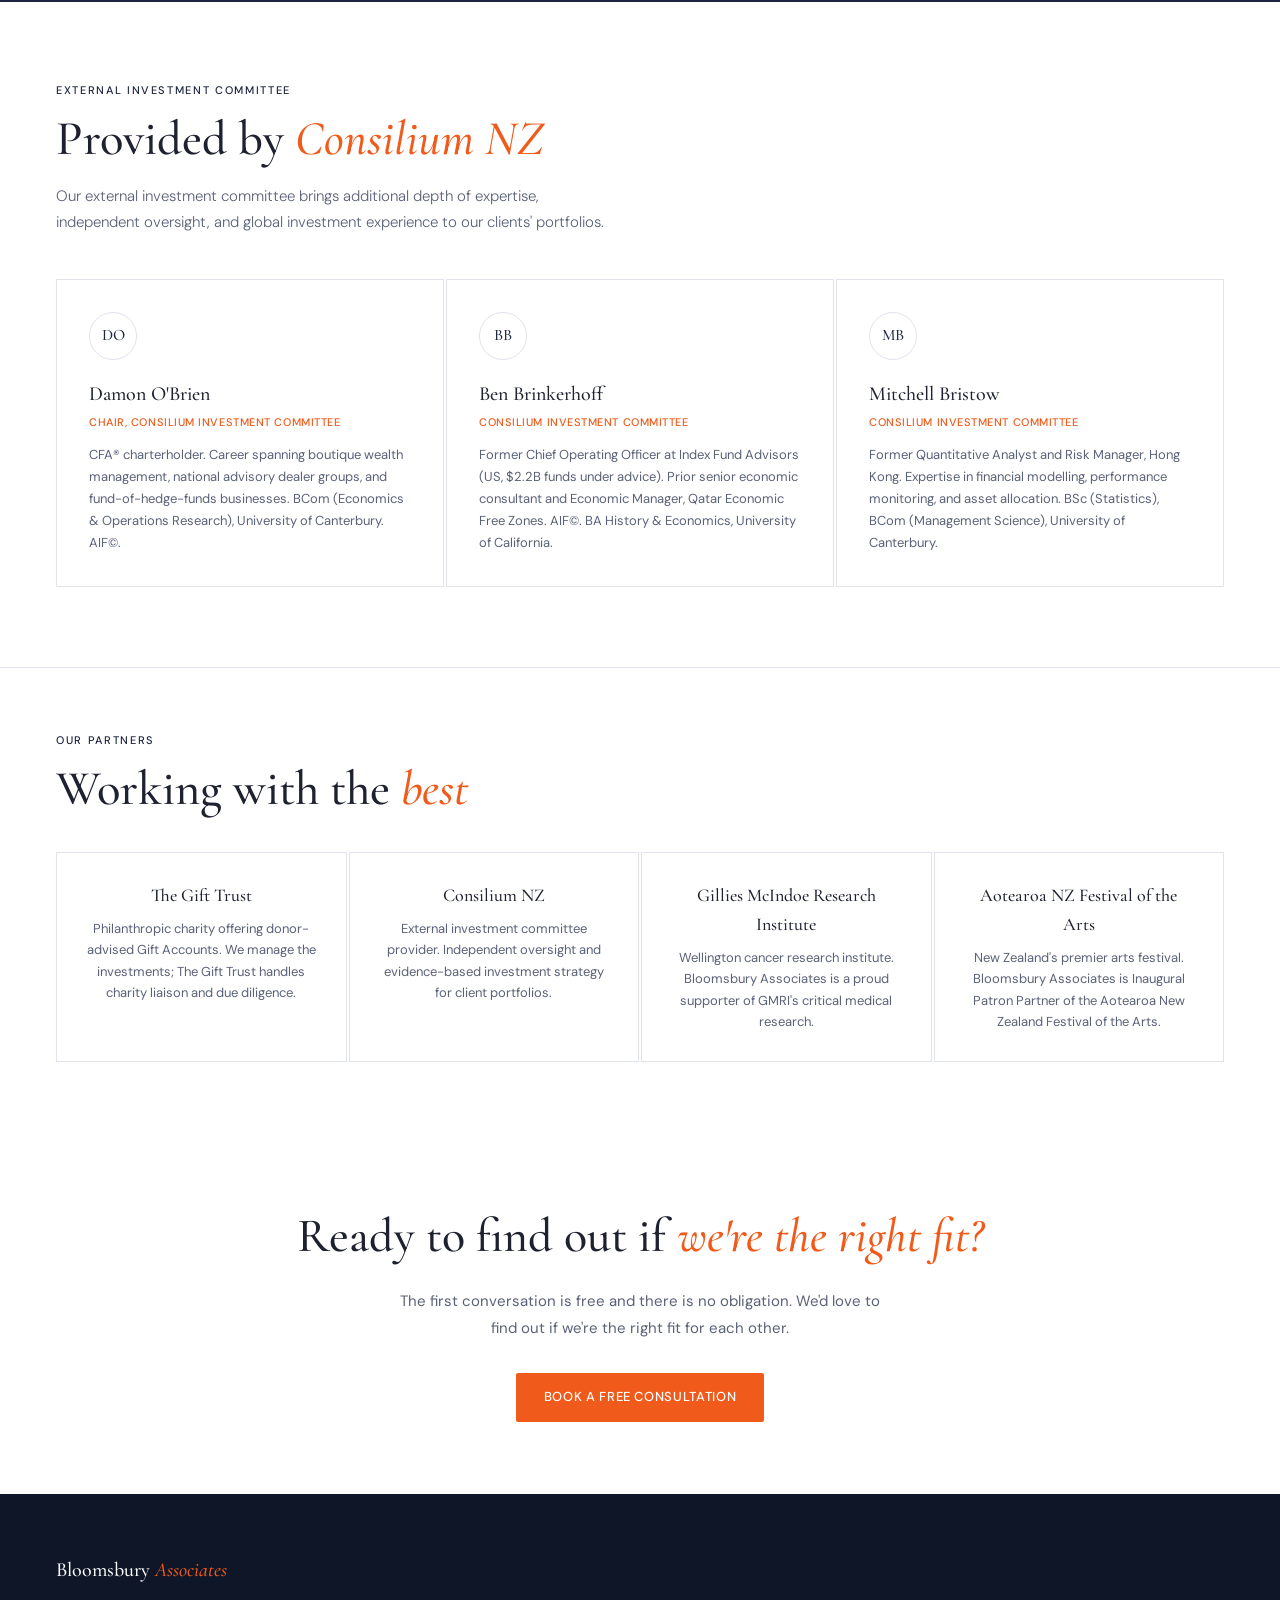
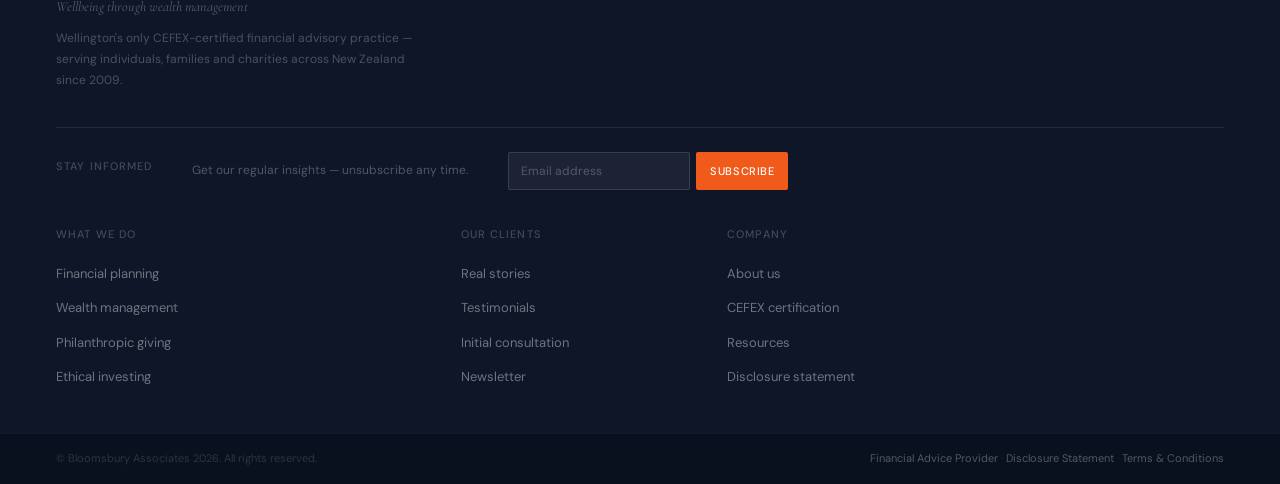
==== commit db83976a: "Add files via upload" ====
--- a/about-us.html
+++ b/about-us.html
@@ -197,7 +197,7 @@
   <div class="tinfo">
     <h3>Lauren Teague</h3>
     <p class="trole">Financial Adviser</p>
-    <p class="tqual">AIF© | NZCFS </p>
+    <p class="tqual">AIF© | NZCFS | DipCer </p>
     <p>Lauren is a qualified financial adviser with ten years' industry experience in wealth management and KiwiSaver. Previously a financial adviser with AdviceFirst, Lauren works with clients reviewing planning strategies, investment suitability, and modelling solutions toward specific investment plans. Lauren is an Accredited Investment Fiduciary©.</p>
     <p>
       <a href="mailto:lauren@example.com" style="color:#FF6600;">lauren@example.com</a> |
@@ -211,7 +211,7 @@
   <div class="tinfo">
     <h3>Max Robinson</h3>
     <p class="trole">Financial Adviser</p>
-    <p class="tqual">BSc (Hons), BA (Psychology) | NZCFS </p>
+    <p class="tqual">BSc (Hons), BA (Psychology) | NZCFS | LTCL </p>
     <p>Max joined Bloomsbury in early 2025 and is a qualified financial adviser. He holds a First Class Honours degree in Psychology from Victoria University of Wellington. Before joining Bloomsbury, Max gained experience across community, education, and not-for-profit sectors.</p>
     <p>
       <a href="mailto:max@example.com" style="color:#FF6600;">max@example.com</a> |
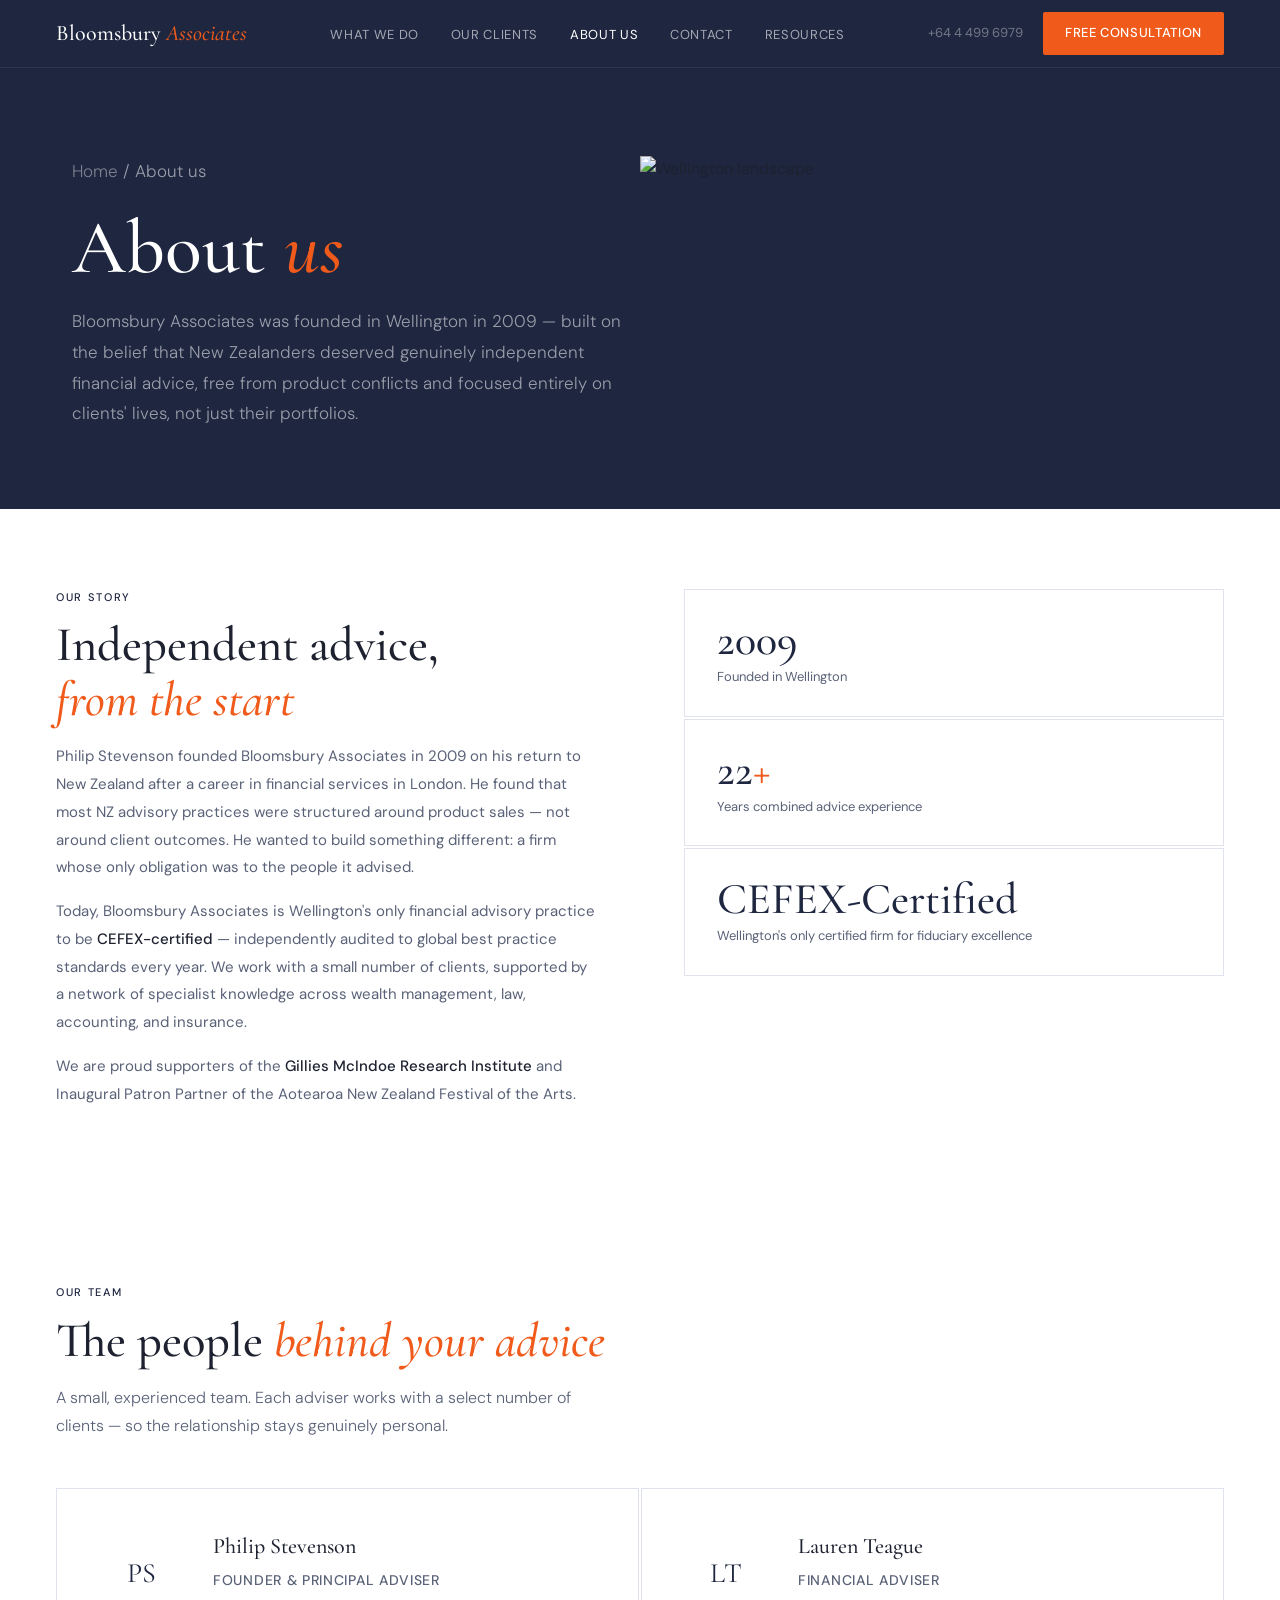
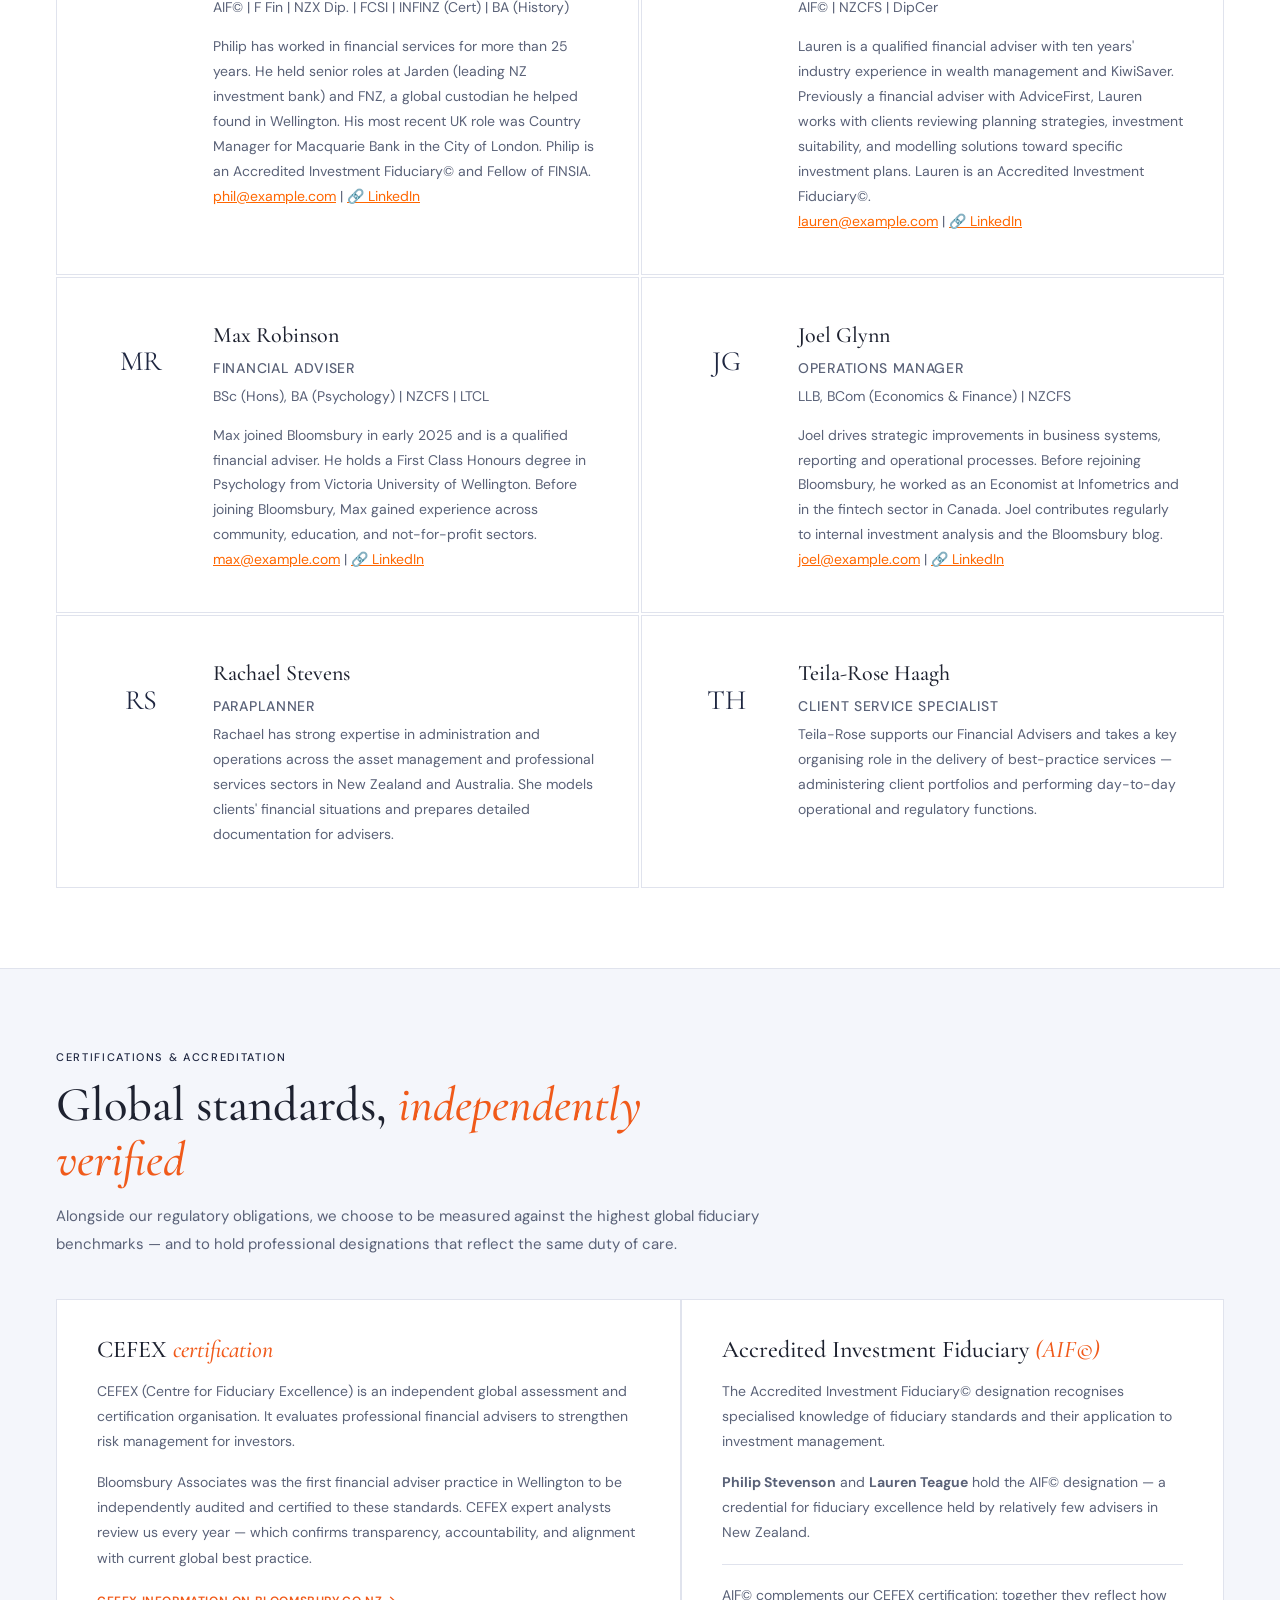
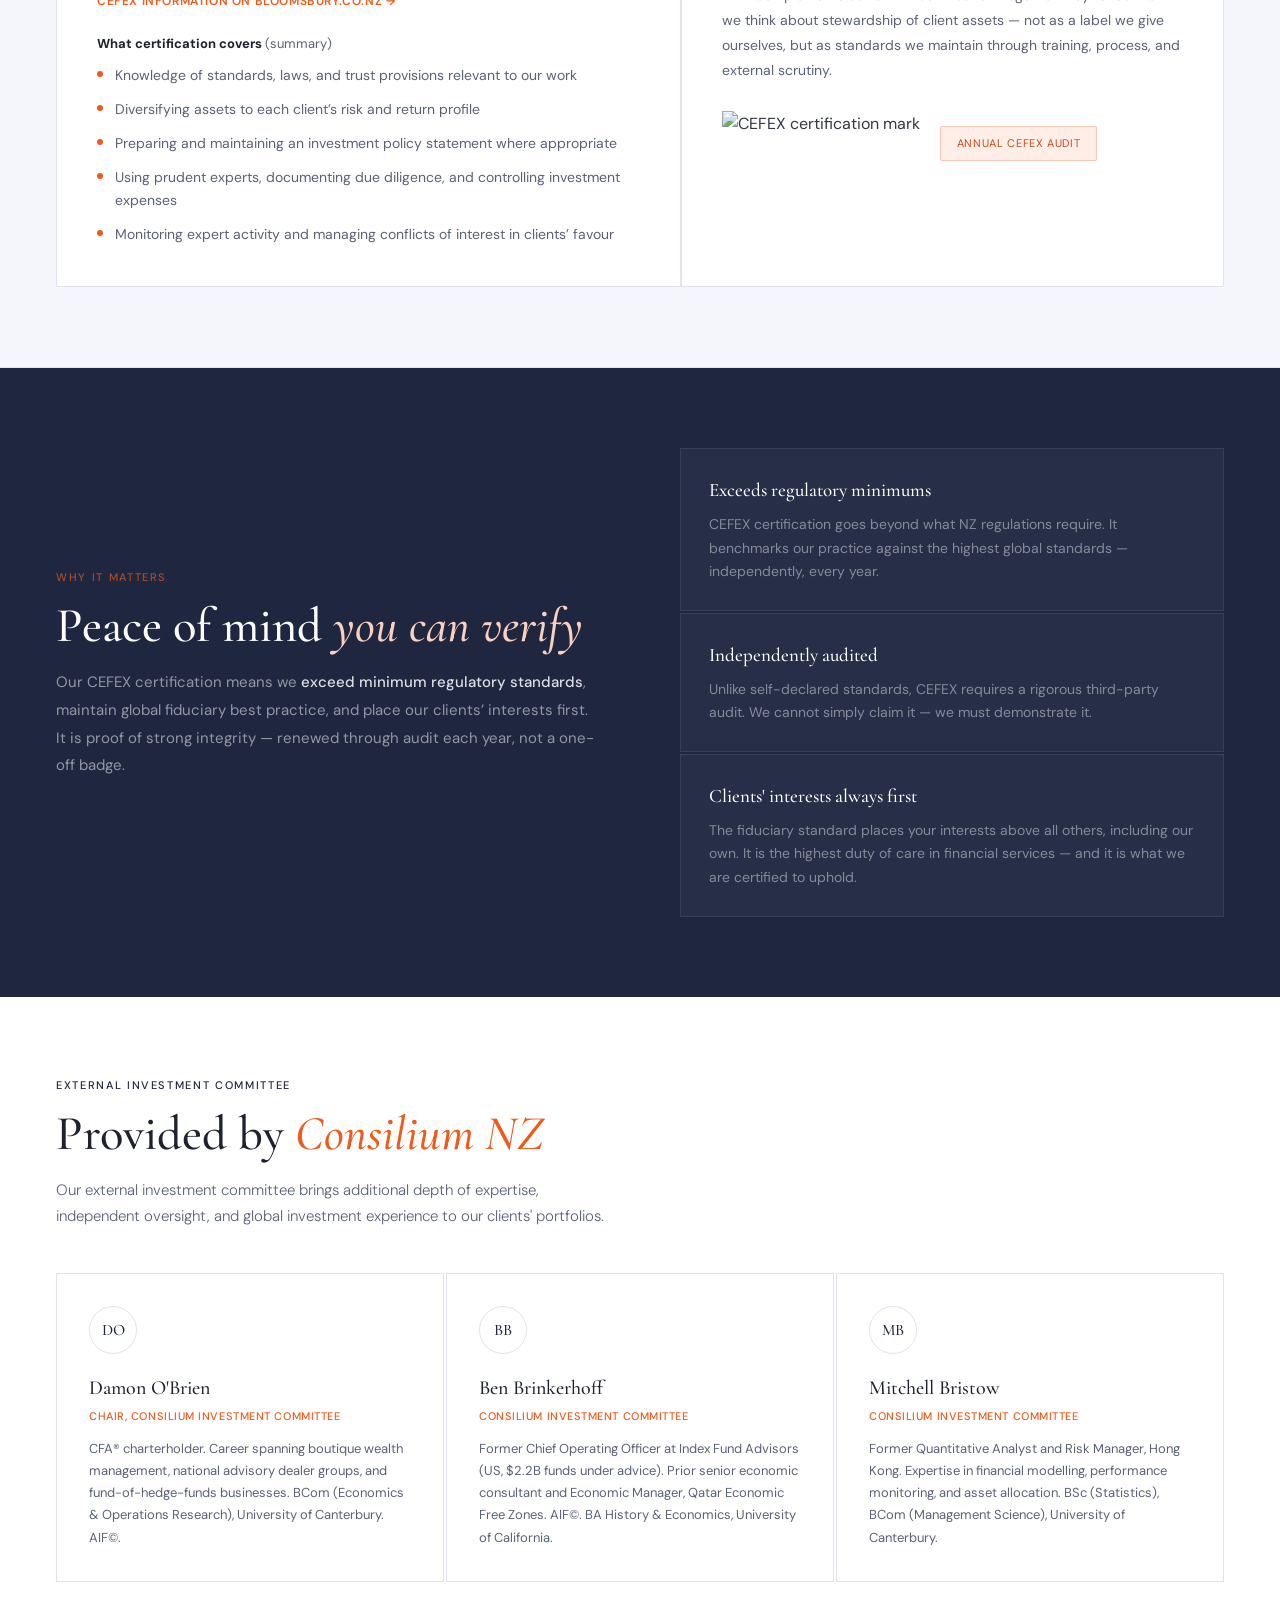
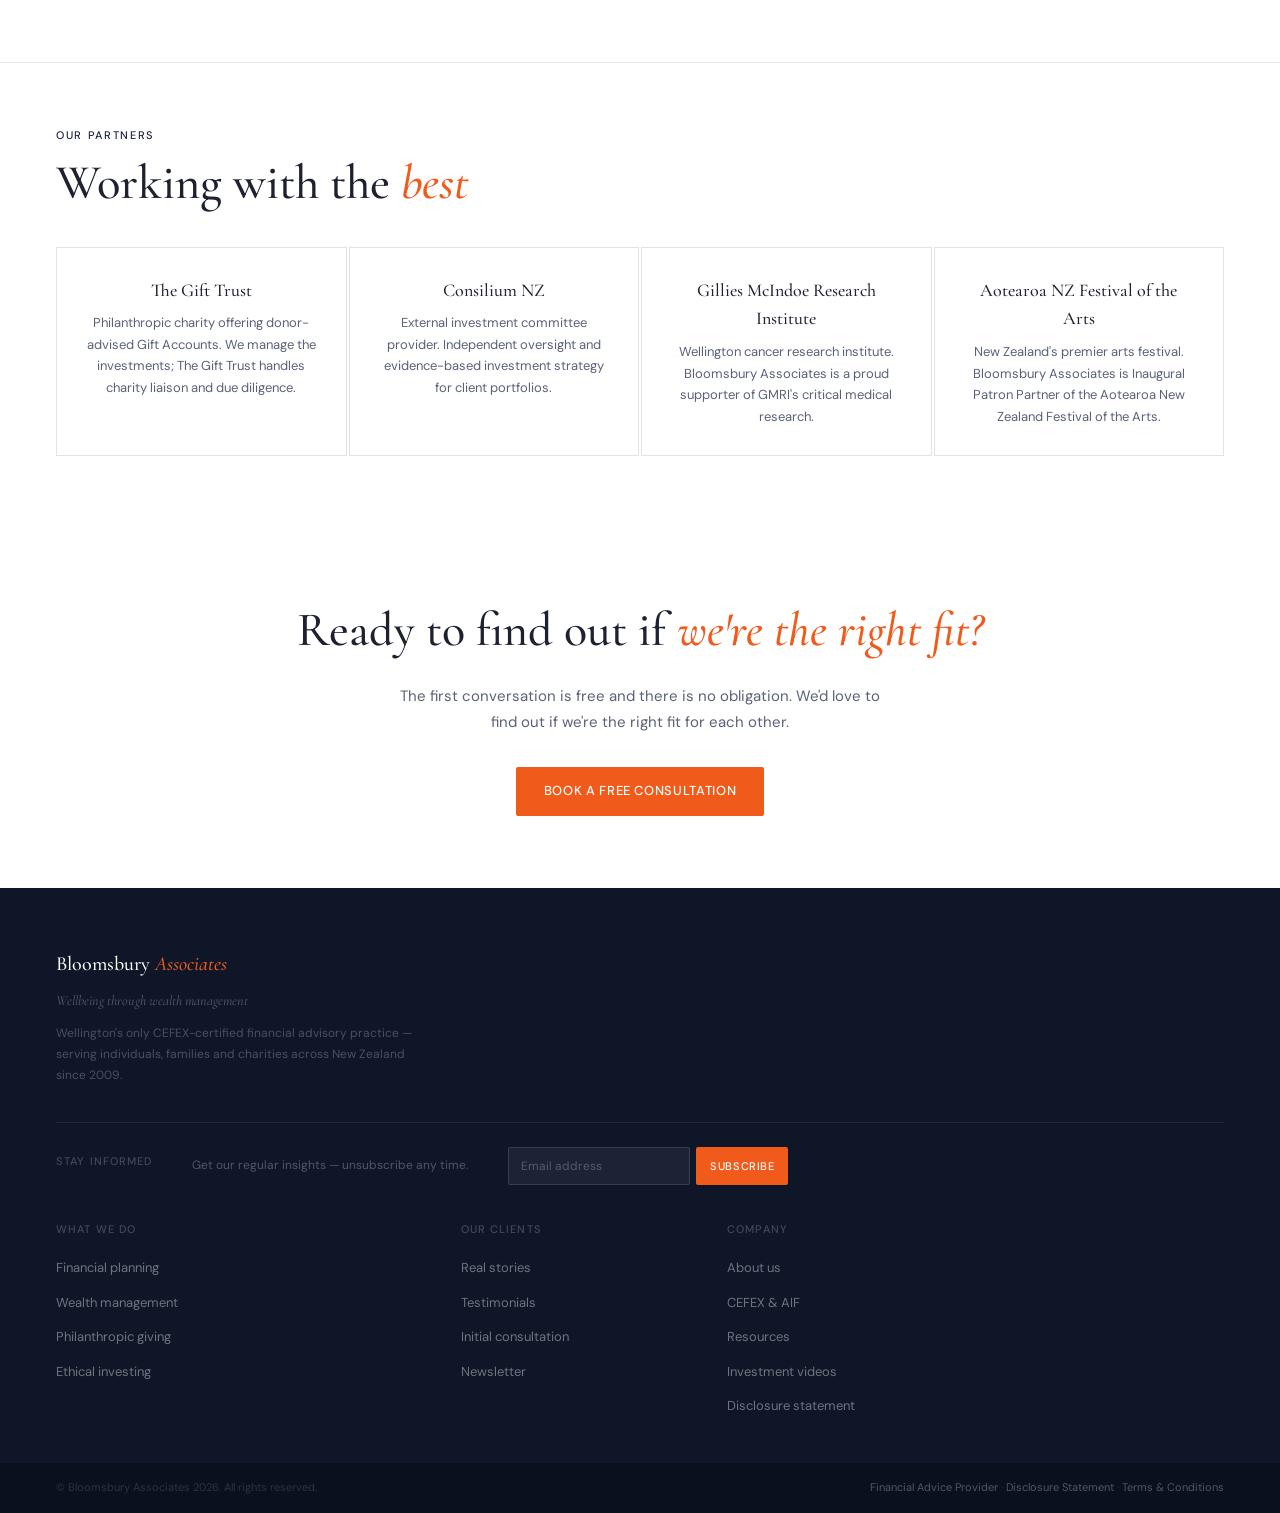
==== commit 24ba3bf3: "Add files via upload" ====
--- a/about-us.html
+++ b/about-us.html
@@ -111,6 +111,21 @@
 .dropdown a{display:block;padding:12px 18px;font-size:12px;letter-spacing:.05em;text-transform:uppercase;color:rgba(255,255,255,.6);text-decoration:none;border-bottom:.5px solid rgba(255,255,255,.07);transition:all .15s;font-family:var(--sans);font-weight:400}
 .dropdown a:last-child{border-bottom:none}
 .dropdown a:hover{color:#fff;background:rgba(255,255,255,.06);padding-left:22px}
+/* Accreditation band (below team) */
+.aaf-sec{padding:80px 72px;background:#f4f6fb;border-top:.5px solid var(--bl);border-bottom:.5px solid var(--bl)}
+.aaf-head{max-width:720px;margin-bottom:40px}
+.aaf-head p{font-size:15px;color:var(--gt);line-height:1.85;margin-top:12px}
+.aaf-grid{display:grid;grid-template-columns:1.15fr 1fr;gap:2px;background:var(--bl);border:.5px solid var(--bl)}
+.aaf-panel{background:#fff;padding:36px 40px 40px}
+.aaf-panel h3{font-family:var(--serif);font-size:24px;font-weight:500;color:var(--ink);margin-bottom:14px;line-height:1.2}
+.aaf-panel h3 em{font-style:italic;color:var(--or)}
+.aaf-panel>p{font-size:14px;color:var(--gt);line-height:1.8;margin-bottom:16px}
+.aaf-panel a.ceflink{font-size:12px;font-weight:600;letter-spacing:.05em;text-transform:uppercase;color:var(--or);text-decoration:none}.aaf-panel a.ceflink:hover{color:var(--od)}
+.ceflist{list-style:none;margin-top:8px;display:flex;flex-direction:column;gap:11px}
+.ceflist li{display:flex;gap:12px;align-items:flex-start;font-size:14px;color:var(--gt);line-height:1.65}
+.ceflist li::before{content:'';width:6px;height:6px;background:var(--or);border-radius:50%;margin-top:7px;flex-shrink:0}
+.aaf-aifnote{font-size:13px;color:var(--gt);line-height:1.75;margin-top:18px;padding-top:18px;border-top:.5px solid var(--bl)}
+.aaf-aifnote strong{color:var(--ink);font-weight:500}
 </style>
 <link rel="stylesheet" href="responsive.css">
 </head>
@@ -127,6 +142,7 @@
       <div class="dropdown">
         <a href="tools.html">Tools</a>
         <a href="blog.html">Blog</a>
+        <a href="investment-videos.html">Investment videos</a>
         <a href="https://bloomsbury.co.nz/what-we-do/philanthropic-giving/the-future-of-charitable-giving-in-nz.html">Research</a>
       </div>
     </li>
@@ -143,6 +159,7 @@
   <a href="contact.html">Contact</a>
   <a href="tools.html">Tools</a>
   <a href="blog.html">Blog</a>
+  <a href="investment-videos.html">Investment videos</a>
   <a href="https://bloomsbury.co.nz/what-we-do/philanthropic-giving/the-future-of-charitable-giving-in-nz.html">Research</a>
   <a href="index.html#form" class="nc">Free consultation</a>
   <span class="nph">+64 4 499 6979</span>
@@ -254,18 +271,46 @@
   </div>
 </section>
 
-<section class="cefex-sec fade" id="cefex">
+<section class="aaf-sec fade" id="cefex">
+  <div class="aaf-head">
+    <div class="sl">Certifications &amp; accreditation</div>
+    <h2 class="sh2">Global standards, <em>independently verified</em></h2>
+    <p>Alongside our regulatory obligations, we choose to be measured against the highest global fiduciary benchmarks — and to hold professional designations that reflect the same duty of care.</p>
+  </div>
+  <div class="aaf-grid">
+    <div class="aaf-panel">
+      <h3>CEFEX <em>certification</em></h3>
+      <p>CEFEX (Centre for Fiduciary Excellence) is an independent global assessment and certification organisation. It evaluates professional financial advisers to strengthen risk management for investors.</p>
+      <p>Bloomsbury Associates was the first financial adviser practice in Wellington to be independently audited and certified to these standards. CEFEX expert analysts review us every year — which confirms transparency, accountability, and alignment with current global best practice.</p>
+      <a class="ceflink" href="https://bloomsbury.co.nz/about-us/cefex.html" target="_blank" rel="noopener noreferrer">CEFEX information on bloomsbury.co.nz →</a>
+      <p style="font-size:13px;color:var(--gt);margin-top:20px;margin-bottom:8px"><strong style="color:var(--ink)">What certification covers</strong> (summary)</p>
+      <ul class="ceflist">
+        <li>Knowledge of standards, laws, and trust provisions relevant to our work</li>
+        <li>Diversifying assets to each client’s risk and return profile</li>
+        <li>Preparing and maintaining an investment policy statement where appropriate</li>
+        <li>Using prudent experts, documenting due diligence, and controlling investment expenses</li>
+        <li>Monitoring expert activity and managing conflicts of interest in clients’ favour</li>
+      </ul>
+    </div>
+    <div class="aaf-panel" id="aif">
+      <h3>Accredited Investment Fiduciary <em>(AIF©)</em></h3>
+      <p>The Accredited Investment Fiduciary© designation recognises specialised knowledge of fiduciary standards and their application to investment management.</p>
+      <p><strong>Philip Stevenson</strong> and <strong>Lauren Teague</strong> hold the AIF© designation — a credential for fiduciary excellence held by relatively few advisers in New Zealand.</p>
+      <p class="aaf-aifnote">AIF© complements our CEFEX certification: together they reflect how we think about stewardship of client assets — not as a label we give ourselves, but as standards we maintain through training, process, and external scrutiny.</p>
+      <div class="cefex-logo" style="margin-top:28px">
+        <img src="https://bloomsbury.co.nz/resources/img/associates/CEFEX-Mark2.png" alt="CEFEX certification mark" style="height:64px">
+        <span class="cefex-badge" style="background:rgba(240,90,26,.1);border-color:rgba(240,90,26,.25);color:var(--od)">Annual CEFEX audit</span>
+      </div>
+    </div>
+  </div>
+</section>
+
+<section class="cefex-sec fade">
   <div>
-    <div class="sl" style="color:rgba(240,90,26,.7)">Global best practice</div>
-    <h2 class="sh2">Wellington's only <em>CEFEX-certified</em> advisers</h2>
+    <div class="sl" style="color:rgba(240,90,26,.7)">Why it matters</div>
+    <h2 class="sh2">Peace of mind <em>you can verify</em></h2>
     <div class="cefex-body">
-      <p>CEFEX (Centre for Fiduciary Excellence) is an independent global assessment and certification organisation. It assesses professional financial advisers through a rigorous annual audit process.</p>
-      <p>Bloomsbury Associates was the first financial adviser practice in Wellington to be independently audited and certified to global best practice standards.</p>
-      <p>Our CEFEX certification means we <strong>exceed regulatory minimums</strong>, maintain global fiduciary best practice, and always place our clients' interests first.</p>
-    </div>
-    <div class="cefex-logo">
-      <img src="https://bloomsbury.co.nz/resources/img/associates/CEFEX-Mark2.png" alt="CEFEX certification mark">
-      <span class="cefex-badge">Globally audited · Annual assessment</span>
+      <p>Our CEFEX certification means we <strong>exceed minimum regulatory standards</strong>, maintain global fiduciary best practice, and place our clients’ interests first. It is proof of strong integrity — renewed through audit each year, not a one-off badge.</p>
     </div>
   </div>
   <div class="cpillars">
@@ -315,7 +360,7 @@
   </div>
   <div class="fcol"><h4>What we do</h4><ul><li><a href="what-we-do.html#fp">Financial planning</a></li><li><a href="what-we-do.html#wm">Wealth management</a></li><li><a href="what-we-do.html#philanthropy">Philanthropic giving</a></li><li><a href="what-we-do.html#ethical">Ethical investing</a></li></ul></div>
   <div class="fcol"><h4>Our clients</h4><ul><li><a href="our-clients.html">Real stories</a></li><li><a href="our-clients.html#testimonials">Testimonials</a></li><li><a href="index.html#form">Initial consultation</a></li><li><a href="contact.html#newsletter">Newsletter</a></li></ul></div>
-  <div class="fcol"><h4>Company</h4><ul><li><a href="about-us.html">About us</a></li><li><a href="about-us.html#cefex">CEFEX certification</a></li><li><a href="blog.html">Resources</a></li><li><a href="#">Disclosure statement</a></li></ul></div>
+  <div class="fcol"><h4>Company</h4><ul><li><a href="about-us.html">About us</a></li><li><a href="about-us.html#cefex">CEFEX &amp; AIF</a></li><li><a href="blog.html">Resources</a></li><li><a href="investment-videos.html">Investment videos</a></li><li><a href="#">Disclosure statement</a></li></ul></div>
 </footer>
 <div class="fbot"><p>© Bloomsbury Associates 2026. All rights reserved.</p><p><a href="#">Financial Advice Provider</a> · <a href="#">Disclosure Statement</a> · <a href="#">Terms &amp; Conditions</a></p></div>
 <script>
--- a/responsive.css
+++ b/responsive.css
@@ -70,8 +70,8 @@
 
   /* Reduce section side padding */
   .sec,.wsec,.tsec,.ctasec,.svsec-light,
-  .origin,.team-sec,.cefex-sec,.ext-sec,.partners,.cta-band,
-  .svc-sec,.process-band,.faq-sec,.contact-wrap,.storsec,.calc-band{
+  .origin,.team-sec,.aaf-sec,.cefex-sec,.ext-sec,.partners,.cta-band,
+  .svc-sec,.process-band,.faq-sec,.contact-wrap,.storsec,.calc-band,.vid-page{
     padding-left:56px !important;
     padding-right:56px !important;
   }
@@ -118,8 +118,8 @@
 
   /* SECTION PADDING */
   .sec,.wsec,.tsec,.ctasec,.teamsec,
-  .origin,.team-sec,.cefex-sec,.ext-sec,.partners,.cta-band,
-  .svc-sec,.process-band,.faq-sec,.contact-wrap,.storsec,.calc-band{
+  .origin,.team-sec,.aaf-sec,.cefex-sec,.ext-sec,.partners,.cta-band,
+  .svc-sec,.process-band,.faq-sec,.contact-wrap,.storsec,.calc-band,.vid-page{
     padding-left:40px !important;
     padding-right:40px !important;
   }
@@ -141,6 +141,10 @@
   .origin{grid-template-columns:1fr;gap:48px}
   .tgrid{grid-template-columns:1fr}
   .cefex-sec{grid-template-columns:1fr;gap:48px}
+  .aaf-grid{grid-template-columns:1fr}
+  .aaf-panel{padding:28px 24px 32px}
+  .vid-grid{grid-template-columns:1fr}
+  .wheel-head{flex-direction:column;align-items:flex-start}
   .ext-grid{grid-template-columns:1fr 1fr}
 
   /* WHAT WE DO */
@@ -200,8 +204,8 @@
 
   /* SECTION PADDING */
   .sec,.wsec,.tsec,.ctasec,
-  .origin,.team-sec,.cefex-sec,.ext-sec,.partners,.cta-band,
-  .svc-sec,.process-band,.faq-sec,.contact-wrap,.storsec,.calc-band{
+  .origin,.team-sec,.aaf-sec,.cefex-sec,.ext-sec,.partners,.cta-band,
+  .svc-sec,.process-band,.faq-sec,.contact-wrap,.storsec,.calc-band,.vid-page{
     padding:52px 20px !important;
   }
   .blog-wrap{padding:44px 20px !important}
@@ -228,8 +232,11 @@
   .tgrid{grid-template-columns:1fr;gap:2px}
   .tm{grid-template-columns:64px 1fr;gap:20px;padding:24px 20px}
   .tphoto{width:64px;height:64px}
+  .aaf-sec{padding:52px 20px !important}
+  .aaf-grid{grid-template-columns:1fr}
   .cefex-sec{grid-template-columns:1fr;gap:32px;padding:52px 20px !important}
   .cpillars{gap:2px}
+  .vid-grid{grid-template-columns:1fr}
   .ext-grid{grid-template-columns:1fr}
   .pgrid{grid-template-columns:1fr 1fr}
 
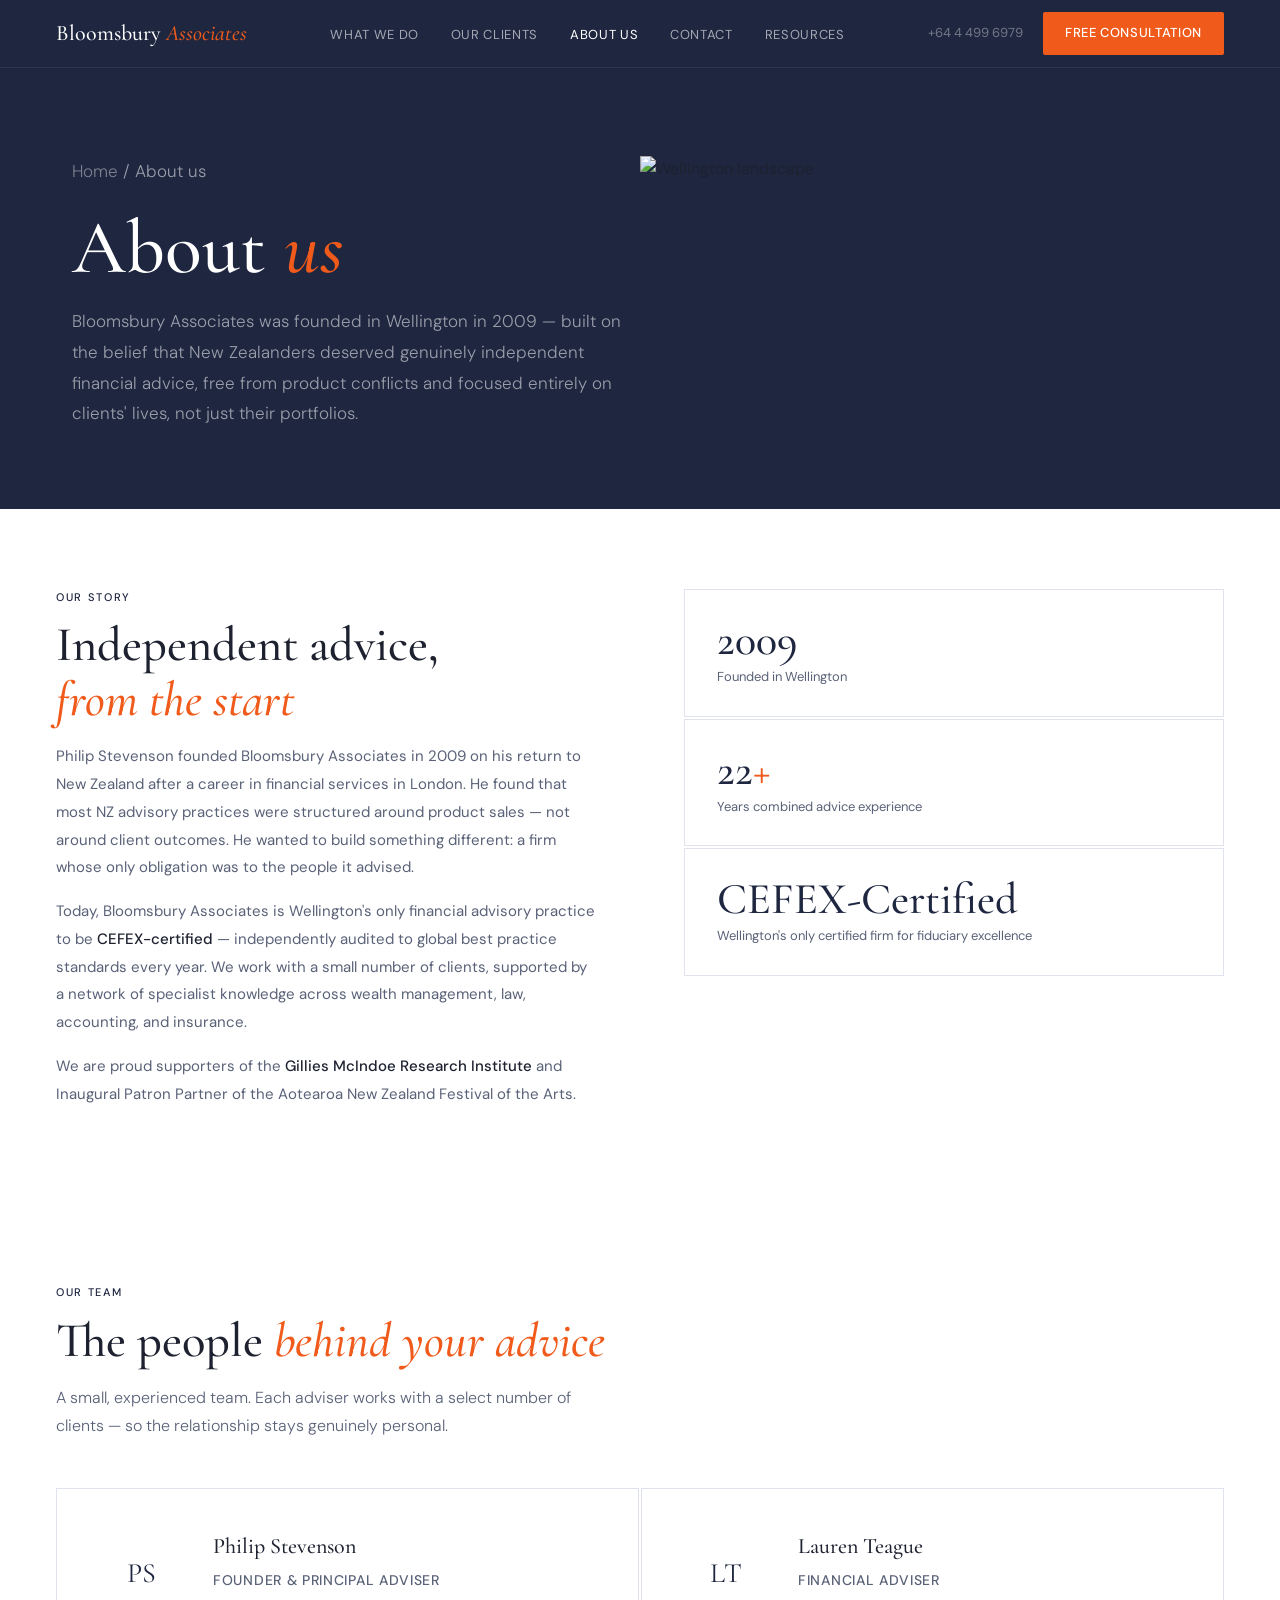
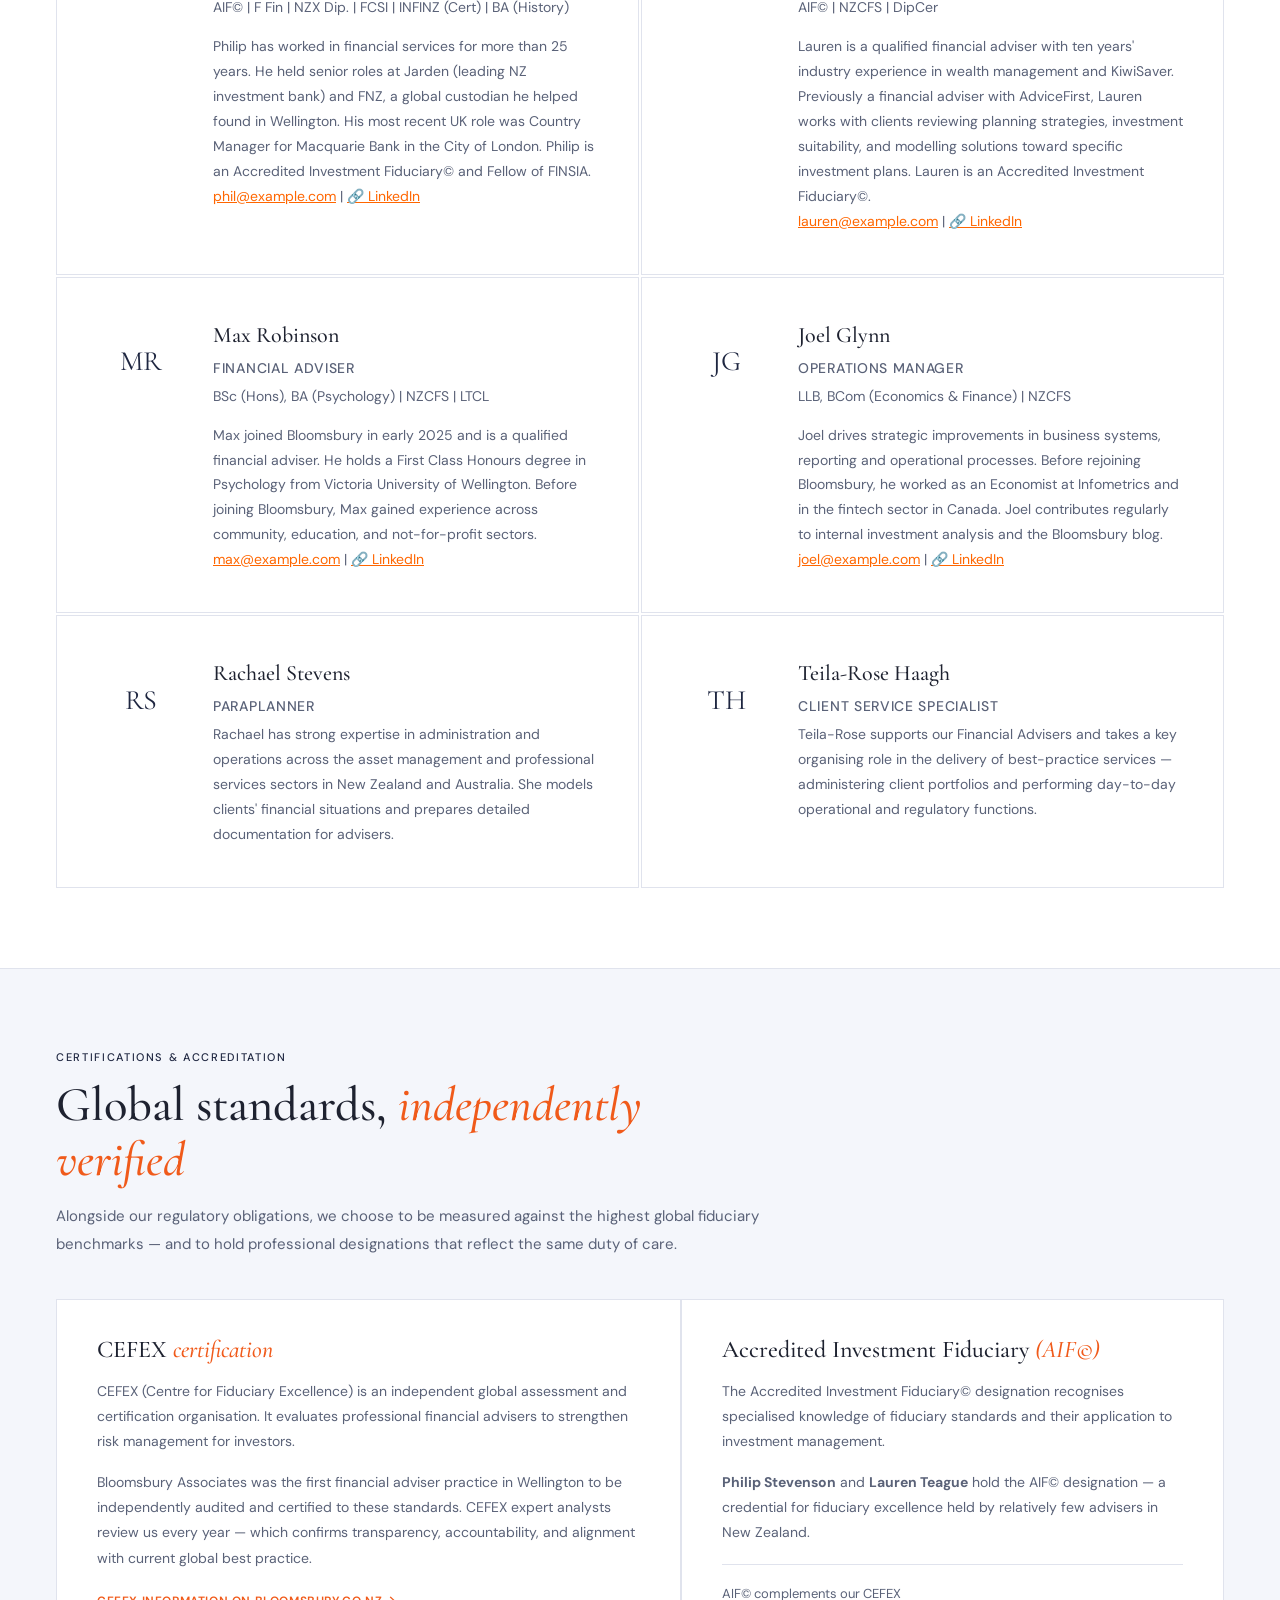
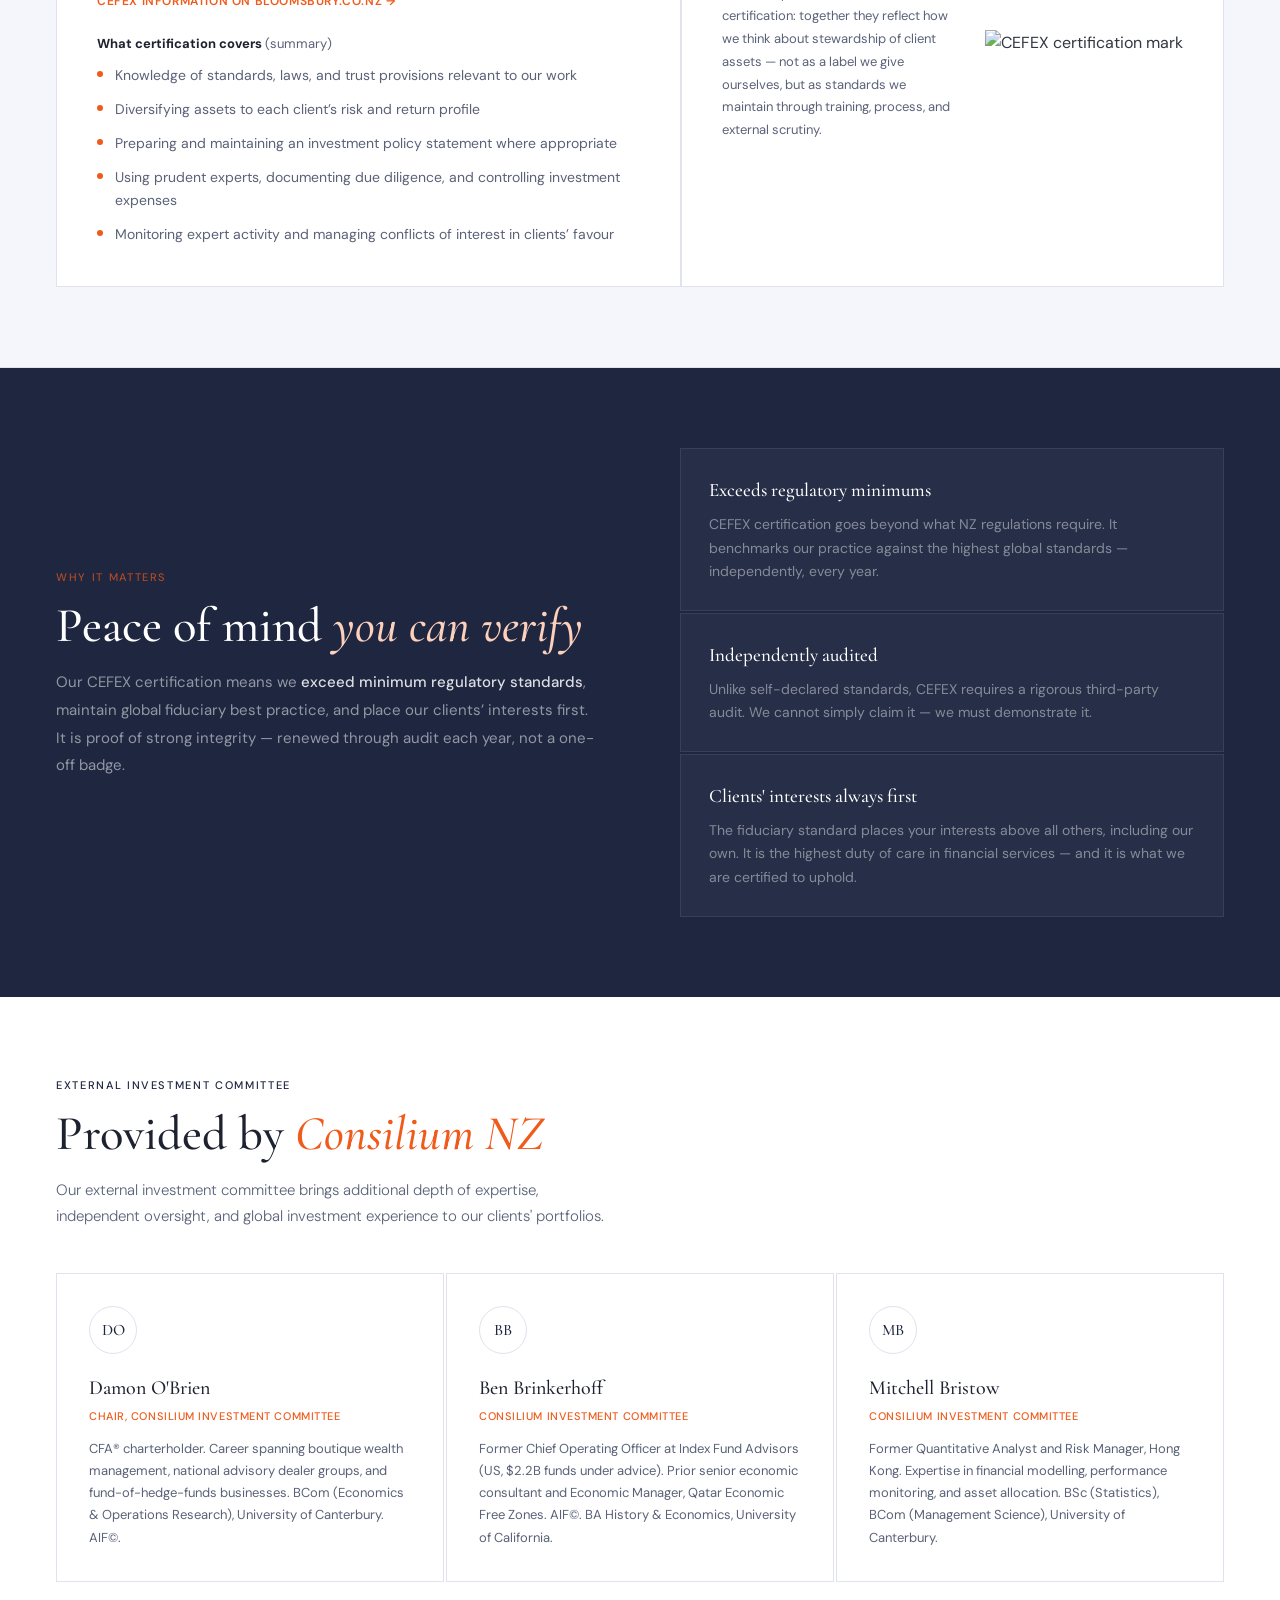
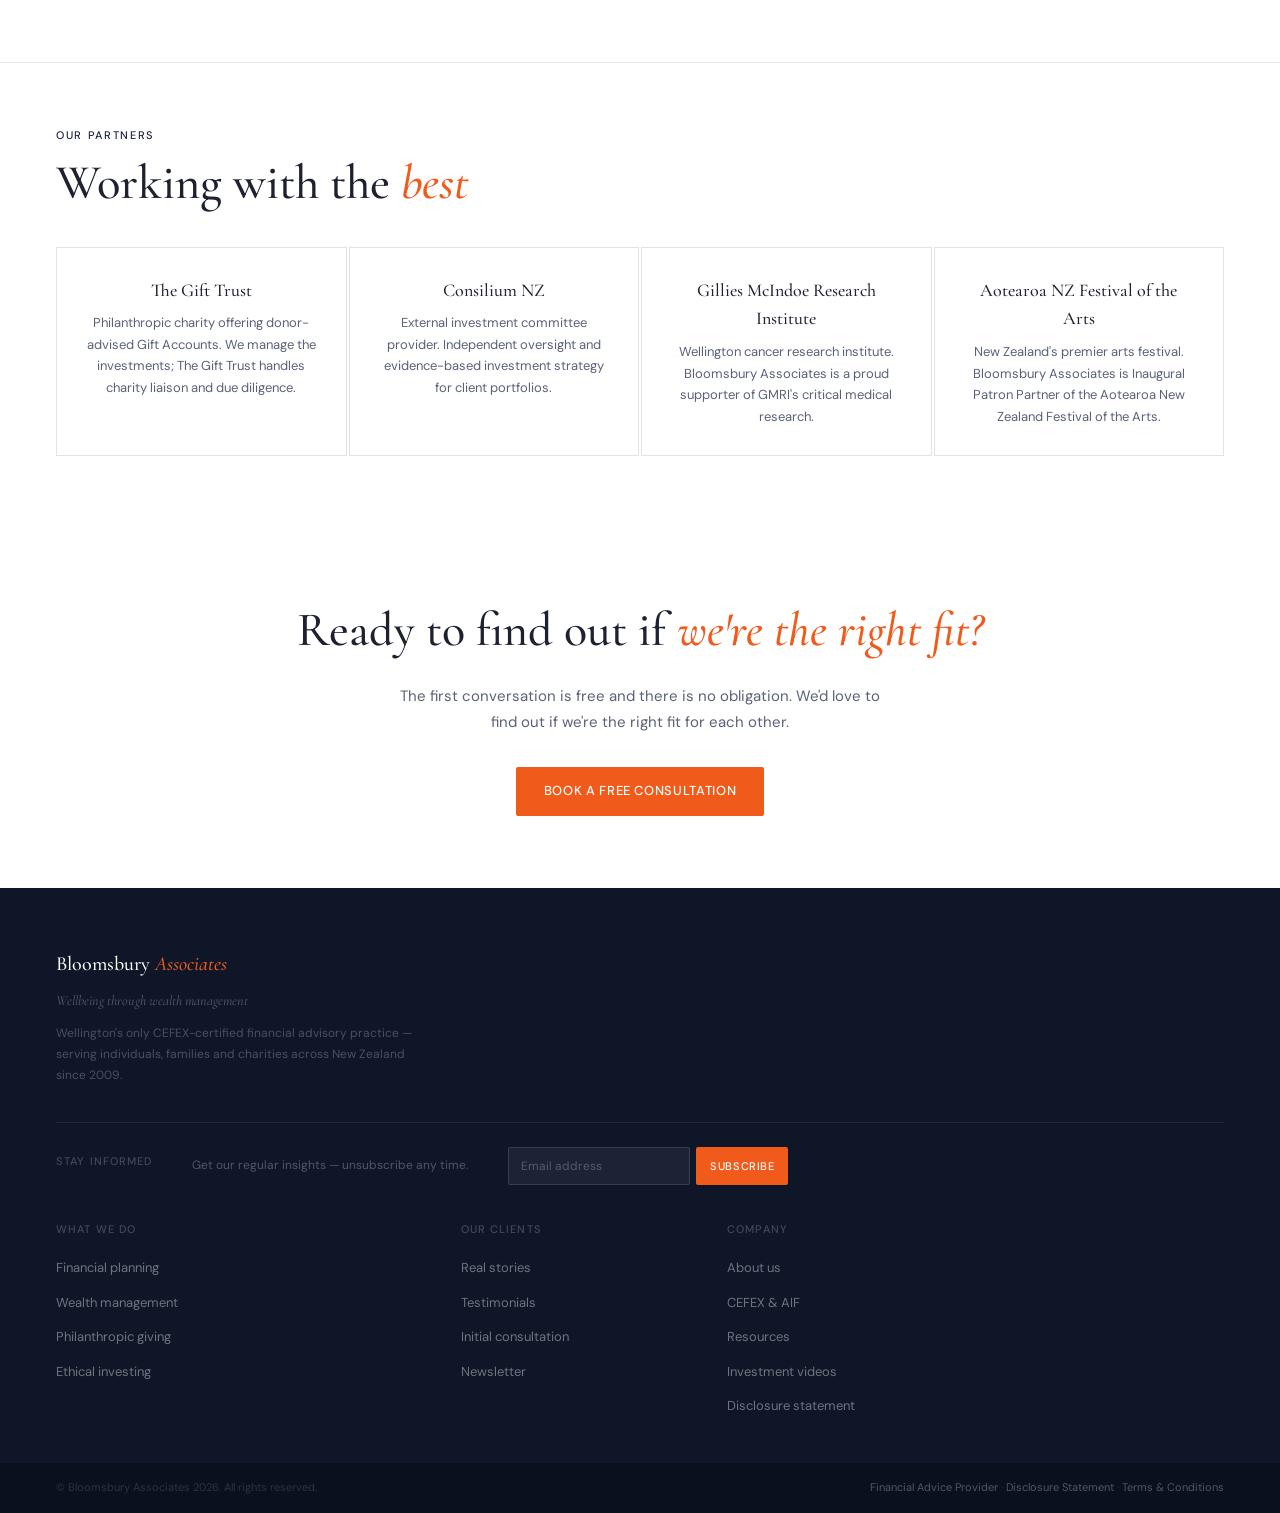
==== commit 9cef9b9d: "Add files via upload" ====
--- a/about-us.html
+++ b/about-us.html
@@ -60,7 +60,6 @@
 .cefex-body p strong{color:rgba(255,255,255,.85);font-weight:500}
 .cefex-logo{margin-top:24px;display:flex;align-items:center;gap:20px}
 .cefex-logo img{height:70px;opacity:.9}
-.cefex-badge{display:inline-block;background:rgba(240,90,26,.12);border:.5px solid rgba(240,90,26,.35);color:#fdd0bc;font-size:11px;padding:8px 16px;border-radius:2px;letter-spacing:.06em;text-transform:uppercase}
 .cpillars{display:flex;flex-direction:column;gap:2px}
 .cp{background:rgba(255,255,255,.04);border:.5px solid rgba(255,255,255,.08);padding:26px 28px}
 .cp h4{font-family:var(--serif);font-size:19px;font-weight:500;color:#fff;margin-bottom:7px}
@@ -124,8 +123,11 @@
 .ceflist{list-style:none;margin-top:8px;display:flex;flex-direction:column;gap:11px}
 .ceflist li{display:flex;gap:12px;align-items:flex-start;font-size:14px;color:var(--gt);line-height:1.65}
 .ceflist li::before{content:'';width:6px;height:6px;background:var(--or);border-radius:50%;margin-top:7px;flex-shrink:0}
-.aaf-aifnote{font-size:13px;color:var(--gt);line-height:1.75;margin-top:18px;padding-top:18px;border-top:.5px solid var(--bl)}
+.aaf-aifnote{font-size:13px;color:var(--gt);line-height:1.75}
 .aaf-aifnote strong{color:var(--ink);font-weight:500}
+.aaf-aifcefex{display:flex;align-items:center;gap:20px 28px;margin-top:18px;padding-top:18px;border-top:.5px solid var(--bl);flex-wrap:wrap}
+.aaf-aifcefex .aaf-aifnote{flex:1;min-width:min(100%,220px);margin:0}
+.aaf-aifcefex .cefex-logo{margin-top:0;flex-shrink:0}
 </style>
 <link rel="stylesheet" href="responsive.css">
 </head>
@@ -296,10 +298,11 @@
       <h3>Accredited Investment Fiduciary <em>(AIF©)</em></h3>
       <p>The Accredited Investment Fiduciary© designation recognises specialised knowledge of fiduciary standards and their application to investment management.</p>
       <p><strong>Philip Stevenson</strong> and <strong>Lauren Teague</strong> hold the AIF© designation — a credential for fiduciary excellence held by relatively few advisers in New Zealand.</p>
-      <p class="aaf-aifnote">AIF© complements our CEFEX certification: together they reflect how we think about stewardship of client assets — not as a label we give ourselves, but as standards we maintain through training, process, and external scrutiny.</p>
-      <div class="cefex-logo" style="margin-top:28px">
-        <img src="https://bloomsbury.co.nz/resources/img/associates/CEFEX-Mark2.png" alt="CEFEX certification mark" style="height:64px">
-        <span class="cefex-badge" style="background:rgba(240,90,26,.1);border-color:rgba(240,90,26,.25);color:var(--od)">Annual CEFEX audit</span>
+      <div class="aaf-aifcefex">
+        <p class="aaf-aifnote">AIF© complements our CEFEX certification: together they reflect how we think about stewardship of client assets — not as a label we give ourselves, but as standards we maintain through training, process, and external scrutiny.</p>
+        <div class="cefex-logo">
+          <img src="https://bloomsbury.co.nz/resources/img/associates/CEFEX-Mark2.png" alt="CEFEX certification mark" style="height:64px">
+        </div>
       </div>
     </div>
   </div>
